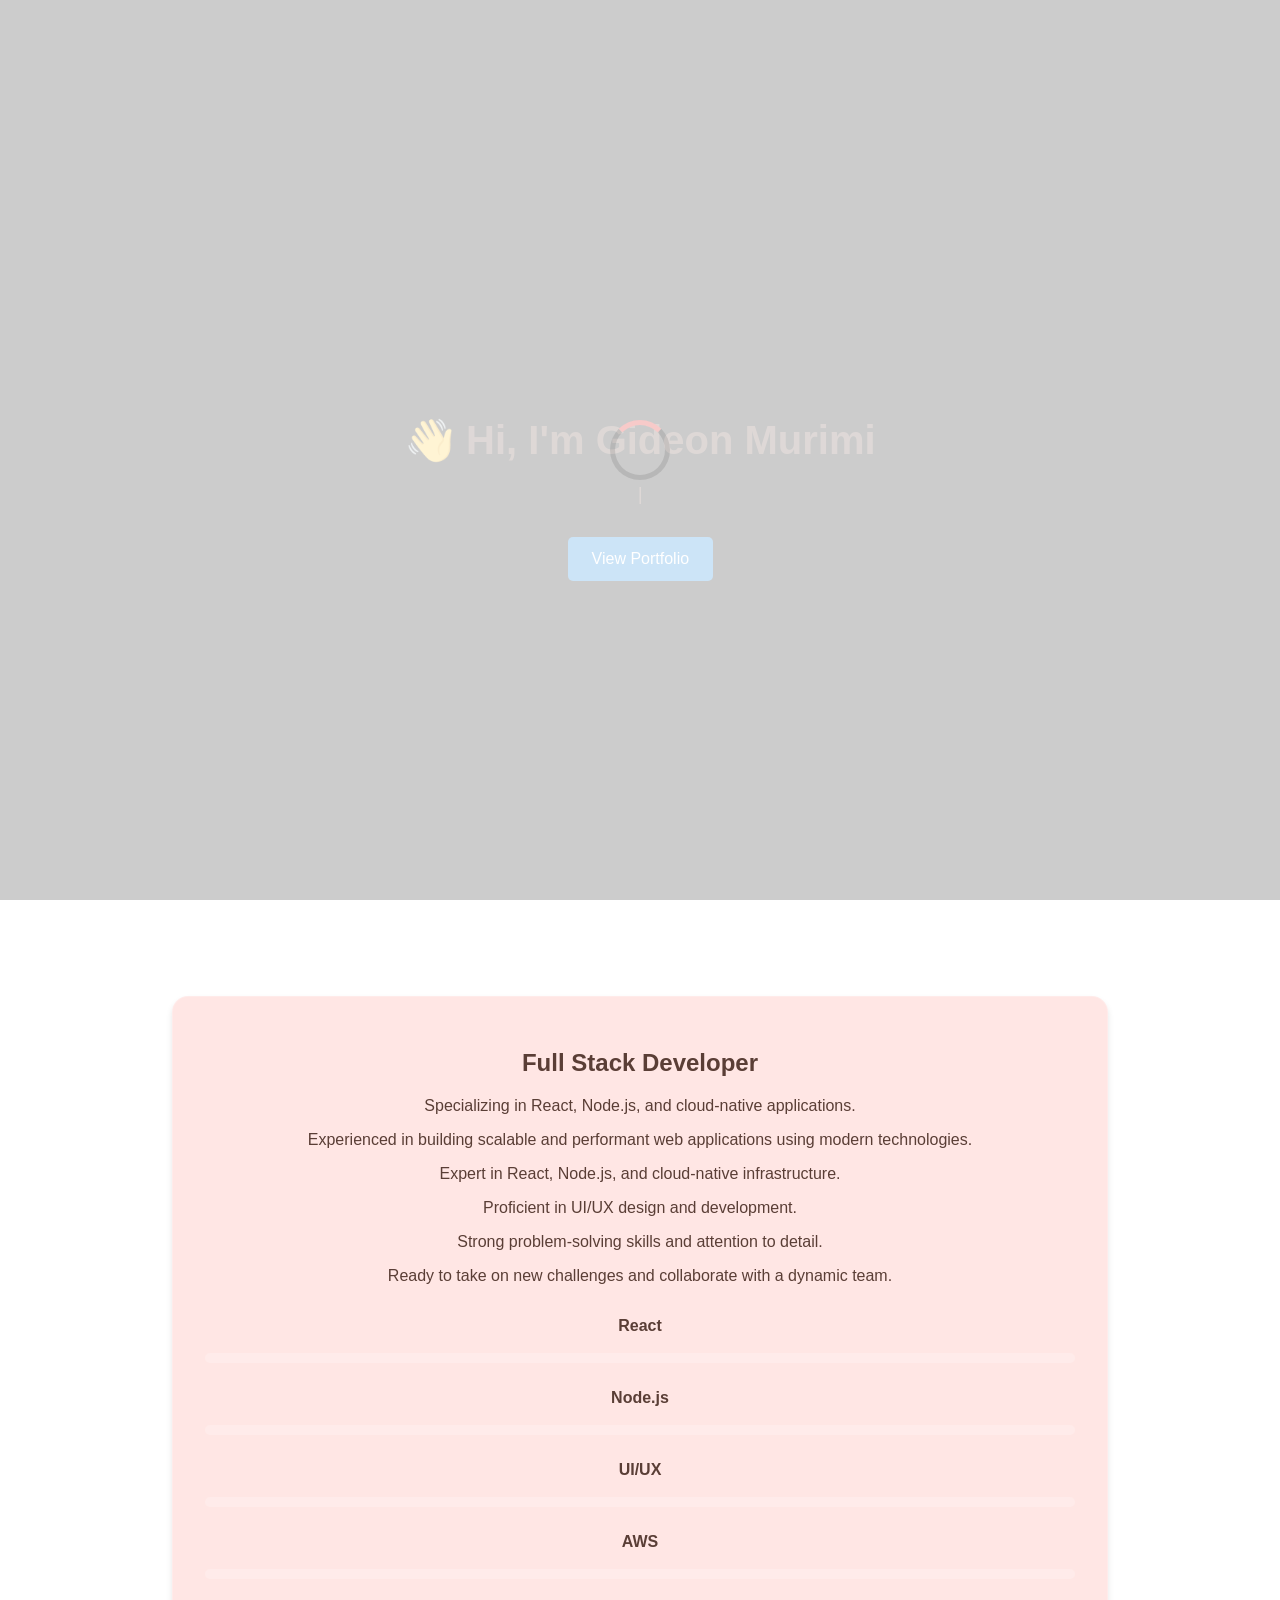
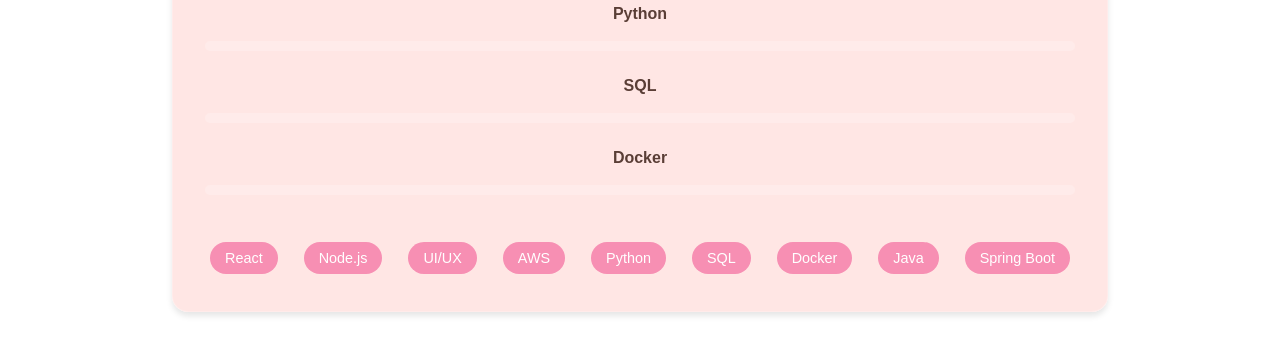
==== index.html @ 68a12403 "tech tags" ====
<!DOCTYPE html>
<html lang="en">
<head>
    <meta charset="UTF-8">
    <meta name="viewport" content="width=device-width, initial-scale=1.0">
    <title>Gideon Murimi - Full Stack Developer</title>
    <meta name="description" content="Professional Full Stack Developer specializing in modern web applications and performant user experiences">
    
    <!-- SEO Enhancements -->
    <meta property="og:title" content="Gideon Murimi - Full Stack Java Developer">
    <meta property="og:description" content="Professional portfolio showcasing Java, Spring Boot, and cloud projects">
    <meta property="og:image" content="social-preview.png">
    <meta property="og:url" content="https://yourportfolio.com">
    <meta name="theme-color" content="#4eccc4">
    <meta name="keywords" content="Full Stack Developer, Java Developer, Spring Boot, Cloud Computing, React, Node.js, Portfolio">
    <meta name="author" content="Gideon Murimi">

    <script type="application/ld+json">
    {
        "@context": "https://schema.org",
        "@type": "Person",
        "name": "Gideon Kimani Murimi",
        "jobTitle": "Full Stack Developer",
        "url": "https://yourportfolio.com",
        "sameAs": [
            "https://linkedin.com/in/yourprofile",
            "https://github.com/yourprofile"
        ]
    }
    </script>

    <!-- Preload Critical Resources -->
    <link rel="preload" href="styles.css" as="style">
    <link rel="preload" href="script.js" as="script">

    <!-- Preload Fonts -->
    <link rel="preload" href="https://fonts.googleapis.com/css2?family=Open+Sans:wght@400;600&display=swap" as="style" onload="this.rel='stylesheet'">

    <!-- Critical CSS -->
    <style>
        /* Critical above-the-fold CSS */
        body {
            font-family: 'Open Sans', sans-serif;
            margin: 0;
            padding: 0;
            background: #f4f4f4;
            color: #333;
        }

        .welcome-content {
            opacity: 0;
            animation: fadeIn 1s forwards;
            text-align: center;
            padding: 2rem;
        }

        .welcome-content h1 {
            font-size: 2.5rem;
            margin-bottom: 1rem;
        }

        .welcome-content p {
            font-size: 1.2rem;
            margin-bottom: 2rem;
        }

        .cta-pulse {
            display: inline-block;
            padding: 0.8rem 1.5rem;
            background: #0078d7;
            color: white;
            border: none;
            border-radius: 5px;
            font-size: 1rem;
            cursor: pointer;
            animation: pulse 1.5s infinite;
        }

        @keyframes fadeIn {
            to {
                opacity: 1;
            }
        }

        @keyframes pulse {
            0%, 100% {
                transform: scale(1);
            }
            50% {
                transform: scale(1.1);
            }
        }

        @media (max-width: 768px) {
            .skill-bubble {
                font-size: 0.9rem;
                padding: 0.4rem 0.8rem;
            }
        }
    </style>

    <!-- Load non-critical CSS asynchronously -->
    <link rel="stylesheet" href="styles.css" media="print" onload="this.media='all'">
    <link rel="stylesheet" href="https://unpkg.com/@shoelace-style/shoelace/dist/themes/light.css">
    <script type="module" src="https://unpkg.com/@shoelace-style/shoelace/dist/shoelace.js"></script>
</head>
<body>
    <a href="#main-content" class="skip-link">Skip to Content</a>
    <!-- Scroll Progress Indicator -->
    <div class="scroll-progress"></div>
    <!-- Animated Background -->
    <div class="particles" id="particles"></div>
    <!-- Welcome Screen -->
    <section id="welcome-screen" class="fade-in">
        <div class="welcome-content">
            <h1 class="text-pop">👋 Hi, I'm Gideon Murimi</h1>
            <p id="dynamic-text" class="typewriter"></p>
            <button id="enter-button" class="cta-pulse">View Portfolio</button>
        </div>
    </section>
    <!-- Main Content -->
    <main id="main-content" class="hidden">
        <header class="glass-header">
            <nav>
                <div class="header-brand">
                    <img src="images/logo.svg" alt="GM Logo" class="brand-logo">
                    <h1 class="brand-title">Gideon Murimi</h1>
                    <span class="brand-name">GM</span>
                </div>
                <ul class="nav-links">
                    <li><a href="#about" data-tab="about" class="nav-link">About</a></li>
                    <li><a href="#projects" data-tab="projects" class="nav-link">Projects</a></li>
                    <li><a href="#contact" data-tab="contact" class="nav-link">Contact</a></li>
                </ul>
            </nav>
            <!-- Mobile Menu Button -->
            <button class="mobile-menu-btn" aria-label="Menu">
                <span></span>
                <span></span>
                <span></span>
            </button>
            <!--theme toggle button -->
            <button id="theme-toggle" aria-label="Toggle theme" class="theme-btn">🌙</button>
        </header>
        <!-- Call To Action Button -->     
        <div class="cta-banner">
            <p>🚀 Available for new projects! <button id="hire-me">Hire Me</button></p>
        </div>
    </main>
    <!-- Main Sections -->
    <section id="about" class="tab-content active glass-card">
        <div class="profile-section">
            <div class="profile-info">
                <h2>Full Stack Developer</h2>
                <p>Specializing in React, Node.js, and cloud-native applications.</p>
                <p>Experienced in building scalable and performant web applications using modern technologies.</p>
                <p>Expert in React, Node.js, and cloud-native infrastructure.</p>
                <p>Proficient in UI/UX design and development.</p>
                <p>Strong problem-solving skills and attention to detail.</p>
                <p>Ready to take on new challenges and collaborate with a dynamic team.</p>
            </div>
            <div class="skills-container">
                <div class="skill-item">
                    <span>React</span>
                    <div class="skill-bar">
                        <div class="skill-progress" data-width="95%"></div>
                    </div>
                </div>
                <div class="skill-item">
                    <span>Node.js</span>
                    <div class="skill-bar">
                        <div class="skill-progress" data-width="85%"></div>
                    </div>
                </div>
                <div class="skill-item">
                    <span>UI/UX</span>
                    <div class="skill-bar">
                        <div class="skill-progress" data-width="90%"></div>
                    </div>
                </div>
                <div class="skill-item">
                    <span>AWS</span>
                    <div class="skill-bar">
                        <div class="skill-progress" data-width="75%"></div>
                    </div>
                </div>
                <div class="skill-item">
                    <span>Python</span>
                    <div class="skill-bar">
                        <div class="skill-progress" data-width="80%"></div>
                    </div>
                </div>
                <div class="skill-item">
                    <span>SQL</span>
                    <div class="skill-bar">
                        <div class="skill-progress" data-width="70%"></div>
                    </div>
                </div>
                <div class="skill-item">
                    <span>Docker</span>
                    <div class="skill-bar">
                        <div class="skill-progress" data-width="65%"></div>
                    </div>
                </div>
            </div>
            <div class="skills-cloud">
                <span class="skill-bubble" data-level="95">React</span>
                <span class="skill-bubble" data-level="85">Node.js</span>
                <span class="skill-bubble" data-level="90">UI/UX</span>
                <span class="skill-bubble" data-level="75">AWS</span>
                <span class="skill-bubble" data-level="80">Python</span>
                <span class="skill-bubble" data-level="70">SQL</span>
                <span class="skill-bubble" data-level="65">Docker</span>
                <span class="skill-bubble" data-level="90">Java</span>
                <span class="skill-bubble" data-level="85">Spring Boot</span>
                <!-- Add more skills as needed -->
            </div>
        </div>
    </section>

    <section id="projects" class="tab-content glass-card">  
        <h2>Projects</h2>
        <div class="project-filters">
            <button onclick="filterProjects('all')">All</button>
            <button onclick="filterProjects('React')">React</button>
            <button onclick="filterProjects('Node')">Node.js</button>
            <button onclick="filterProjects('Python')">Python</button>
        </div>
        <div class="project-grid">
            <!-- Project 1 -->
            <div class="project-card">
                <img data-src="images/project1.jpg" alt="Project 1" class="lazy">
                <h3>E-Commerce Site</h3>
                <p>Built with React and Node.js</p>
                <a href="https://demo-link.com" class="demo-link" target="_blank" aria-label="Live demo of E-Commerce site">Live Demo</a>
                <a href="https://github.com/repo-link" class="code-link" target="_blank" aria-label="View source code of E-Commerce site">Source Code</a>
            </div>
            <!-- project2 card -->
            <div class="project-card"> 
                <img data-src="images/project2.jpg" alt="Project 2" class="lazy">
                <div class="project-content">
                    <h3>Next.js E-Commerce</h3>
                    <div class="tech-tags">
                        <span>Next.js</span>
                        <span>TypeScript</span>
                        <span>Stripe</span>
                        <span>Tailwind</span>
                    </div>
                    <p>Full-stack e-commerce platform with real-time inventory management and Stripe integration. Handles 500+ daily transactions.</p>
                    <div class="project-links">
                        <a href="#" class="demo-link" aria-label="Live demo of E-Commerce project">Live Demo</a>
                        <a href="#" class="code-link" aria-label="View source code for E-Commerce project">Source Code</a>
                    </div>
                    <!-- Social Media Dashboard project 3 -->
                    <div class="project-card">
                        <img data-src="images/project3.jpg" alt="Project 3" class="lazy">
                        <div class="project-content">
                            <h3>Social Media Analytics</h3>
                            <div class="tech-tags">
                                <span>React</span>
                                <span>Node.js</span>
                                <span>MongoDB</span>
                                <span>D3.js</span>
                                <span>Socket.IO</span>
                            </div>
                            <p>Real-time social media dashboard tracking 10k+ users with data visualization and sentiment analysis features.</p>
                            <div class="project-links">
                                <a href="#" class="demo-link" aria-label="Live demo of Analytics project">Case Study</a>
                                <a href="#" class="code-link" aria-label="View source code for Analytics project">API Docs</a>
                                <!-- AI Chat Application project 4 -->
                                <div class="project-card">
                                    <img src="https://images.unsplash.com/photo-1640836579090-86c5e0feadf3?ixlib=rb-1.2.1&auto=format&fit=crop&w=1350&q=80" 
                                         alt="AI Chat Interface" loading="lazy">
                                    <div class="project-content">
                                        <h3>AI Chat Assistant</h3>
                                        <div class="tech-tags">
                                            <span>Python</span>
                                            <span>TensorFlow</span>
                                            <span>WebSocket</span>
                                            <span>GPT-4</span>
                                        </div>
                                        <p>Context-aware chatbot using transformer models with 95% accuracy in customer service scenarios.</p>
                                        <div class="project-links">
                                            <a href="#" class="demo-link" aria-label="Try AI Chat prototype">Try Prototype</a>
                                            <a href="#" class="code-link" aria-label="View research paper for AI project">White Paper</a>
                                            <!-- Portfolio Builder project 5 -->
                                            <div class="project-card">
                                                <h2>Portfolio Builder</h2> 
                                                <img src="images/your-photo.webp"
                                                    alt="[Gideon Kimani Murimi] smiling in professional attire"
                                                    class="profile-photo"
                                                    loading="eager"
                                                    width="600"
                                                    height="600">
                                                <p>Portfolio Builder is a web application that allows users to create and manage their personal portfolios with ease. It provides a user-friendly interface, customizable templates, and integration with various APIs to showcase projects and skills.</p>
                                                <img srcset="images/your-photo-600.webp 600w,
                                                    images/your-photo-300.webp 300w"
                                                    sizes="(max-width: 768px) 300px,
                                                    600px"
                                                    src="images/your-photo-600.webp"
                                                    alt="Professional headshot">

                                                <img srcset="profile-600.webp 600w,
                                                    profile-300.webp 300w"
                                                    sizes="(max-width: 768px) 300px,
                                                    600px"
                                                    src="profile-600.webp"
                                                    alt="Professional web developer gideon murimi">
                                                <!-- Abstract avatar -->
                                                <img src="https://api.dicebear.com/7.x/bottts-neutral/svg?seed=JohnDoe" 
                                                alt="Temporary avatar for Gideon murimi"
                                                class="profile-photo">       
                                                <p>A platform to create and manage your personal portfolio with ease.</p>
                                                <div class="project-links">
                                                    <a href="#" class="demo-link" aria-label="View live demo of Portfolio Builder">View Demo</a>
                                                    <a href="#" class="code-link" aria-label="View source code for Portfolio Builder">GitHub Repo</a>
                                                </div>
                                                <!-- Initials avatar -->
                                                <div class="avatar-placeholder">
                                                    <span style="font-family: 'Poppins', sans-serif; font-size: 4rem; font-weight: bold; color: #ffffff; text-shadow: 2px 2px 4px rgba(0, 0, 0, 0.5);">
                                                        GM
                                                    </span>
                                                </div>
                                                <div class="bubbles-container">
                                                    <div class="bubble" data-tab="about" role="button" aria-label="About Me section">About Me</div>
                                                    <div class="bubble" data-tab="projects" role="button" aria-label="Projects section">Projects</div>
                                                    <div class="bubble" data-tab="contact" role="button" aria-label="Contact section">Contact</div>
                                                </div>
                                                <div id="live-region" aria-live="polite" class="sr-only"></div>
                                                <div class="tech-tags">
                                                    <span>SvelteKit</span>
                                                    <span>Firebase</span>
                                                    <span>AWS</span>
                                                    <span>Figma</span>
                                                    <span>Next.js</span>
                                                    <span>React</span>
                                                    <span>Typescript</span>
                                                    <span>HTML</span>
                                                    <span>CSS</span>
                                                    <span>JavaScript</span>
                                                    <span>Git</span>
                                                    <span>GitHub</span>
                                                    <span>Web3</span>
                                                    <span>Blockchain</span>
                                                    <span>AI</span>
                                                    <span>Machine Learning</span>
                                                    <span>Python</span>
                                                    <span>Node.js</span>
                                                    <span>Express</span>
                                                    <span>MongoDB</span>
                                                    <span>PostgreSQL</span>
                                                    <span>MySQL</span>
                                                </div>
                                            </div>
                                        </div>
                                    </div>
                                </div>
                            </div>
                        </div>
                    </div>
                </div>
            </div>
        </div>
    </section>
    <!-- Contact Section -->
    <section id="contact" class="tab-content glass-card">
        <!-- Add to contact section -->
        <div class="social-proof">
            <p>Trusted by:</p>
            <div class="client-logos">
                <img src="client1.svg" alt="Client 1 Logo">
                <img src="client2.svg" alt="Client 2 Logo">
            </div>
        </div>
        <div class="contact-wrapper">
            <div class="contact-info">
                <h2>Let's Connect</h2>
                <div class="social-links">
                    <a href="https://linkedin.com/in/gideonmurimi" target="_blank" class="social-btn">
                        <i class="fab fa-linkedin"></i>
                    </a>
                    <a href="https://github.com/gideonmurimi" target="_blank" class="social-btn">
                        <i class="fab fa-github"></i>
                    </a>
                    <a href="mailto:hello@gideonmurimi.com" class="social-btn">
                        <i class="fas fa-envelope"></i>
                    </a>
                </div>
                <!-- Add before contact form -->
                <section class="testimonials">
                    <h3>Client Testimonials</h3>
                    <div class="testimonial-carousel">
                        <div class="testimonial-item">
                            <p>"Gideon transformed our web presence. Highly recommend!"</p>
                            <cite>- Client A</cite>
                        </div>
                        <div class="testimonial-item">
                            <p>"Gideon's expertise in web development is exceptional. Highly recommend!"</p>
                            <cite>- Client B</cite>
                        </div>
                        <div class="testimonial-item">
                            <p>"Gideon's attention to detail is impressive. Highly recommend!"</p>
                            <cite>- Client C</cite>
                        </div>
                    </div>
                </section>
                <form id="contactForm" class="contact-form">
                    <sl-input label="Name" placeholder="Your name" required></sl-input>
                    <sl-input type="email" label="Email" placeholder="Your email" required></sl-input>
                    <sl-textarea label="Message" placeholder="Leave a message" rows="5" required></sl-textarea>
                    <sl-button type="submit" variant="primary" size="large">
                        <span>Send Message</span>
                        <sl-icon name="send"></sl-icon>
                    </sl-button>
                </form>
                <sl-dialog label="Contact Form Submitted" class="dialog-overview">
                    <p>Your message has been sent successfully!</p>
                    <sl-button slot="footer" variant="primary" @click="this.closest('sl-dialog').hide()">Close</sl-button>
                </sl-dialog>
            </div>
        </div>
    </section>
    <!-- Loading Screen -->
    <div id="loader" class="loader">
        <div class="loader-spinner"></div>
    </div>

    <script src="https://cdn.jsdelivr.net/npm/chart.js"></script>
    <script src="https://cdn.jsdelivr.net/particles.js/2.0.0/particles.min.js"></script>
    <script src="https://unpkg.com/gsap@3.9.0/dist/gsap.min.js"></script>
    <script src="https://cdn.jsdelivr.net/npm/axios/dist/axios.min.js"></script>
    <script src="script.js" defer></script>
</body>
</html>
---- styles.css ----
/* ===== Variables ===== */
:root {
    /* Light Theme Colors */
    --primary-color: #f7cac9; /* Bright pink sand */
    --secondary-color: #f4a7b9; /* Softer pink for accents */
    --accent-color: #f78fb3; /* Vibrant pink for highlights */
    --text-light: #ffffff; /* White text for contrast */
    --text-dark: #5a3e36; /* Dark brown for text */

    /* Light Theme Backgrounds */
    --bg-light: #ffe4e1; /* Light pink sand background */
    --bg-dark: #f4a7b9; /* Slightly darker pink for contrast */
    --card-bg: rgba(255, 228, 225, 0.9); /* Semi-transparent pink for cards */
    --header-bg: rgba(244, 167, 185, 0.1); /* Subtle pink for headers */

    /* Gradients */
    --gradient-primary: linear-gradient(135deg, #f7cac9 0%, #f4a7b9 100%);
    --gradient-secondary: linear-gradient(45deg, #f78fb3, #f4a7b9);
    --bubble-bg: linear-gradient(45deg, #f7cac9, #f78fb3);
    --bubble-hover-bg: linear-gradient(45deg, #f4a7b9, #f78fb3);

    /* Effects */
    --transition: all 0.3s cubic-bezier(0.4, 0, 0.2, 1);
    --shadow: 0 4px 6px rgba(0, 0, 0, 0.1);
    --glass-blur: blur(10px);

    transition: background-color 0.3s ease, color 0.3s ease;
}

[data-theme="dark"] {
    /* Dark Theme Colors */
    --primary-color: #5a3e36; /* Dark brown for primary elements */
    --secondary-color: #f78fb3; /* Vibrant pink for accents */
    --accent-color: #f4a7b9; /* Softer pink for highlights */
    --text-light: #ffe4e1; /* Light pink sand for text */
    --text-dark: #ffffff; /* White text for contrast */

    /* Dark Theme Backgrounds */
    --bg-light: #5a3e36; /* Dark brown background */
    --bg-dark: #3e2a26; /* Even darker brown for contrast */
    --card-bg: rgba(90, 62, 54, 0.9); /* Semi-transparent dark brown for cards */

    /* Gradients */
    --gradient-primary: linear-gradient(135deg, #5a3e36 0%, #3e2a26 100%);
    --gradient-secondary: linear-gradient(45deg, #f78fb3, #5a3e36);
    --bubble-bg: linear-gradient(45deg, #f78fb3, #5a3e36);
    --bubble-hover-bg: linear-gradient(45deg, #f4a7b9, #5a3e36);

    /* Effects */
    --shadow: 0 4px 6px rgba(0, 0, 0, 0.3);

    background-color: #121212;
    color: #ffffff;
}

/* Base Styles */
body {
    font-family: 'Roboto', sans-serif;

    margin: 0;
    background: var(--primary-bg);
    color: var(--text-dark);
    min-height: 100vh;
    display: flex;
    flex-direction: column;
    justify-content: center;
    align-items: center;
    transition: var(--transition);
}

/* Ensure proper hiding/showing behavior */
.hidden {
    display: none !important;
    visibility: hidden;
    opacity: 0;
    height: 0;
    overflow: hidden;
}

.fade-in {
    animation: fadeIn 1s ease-in-out;
}

@keyframes fadeIn {
    from { opacity: 0; }
    to { opacity: 1; }
}

#main-content {
    display: none;
}

#main-content:not(.hidden) {
    display: block;
    animation: fadeIn 0.5s ease-in-out;
}

.glass-card {
    background: var(--bg-light);
    backdrop-filter: var(--glass-blur);
    border-radius: 1.5rem;
    padding: 2.5rem;
    margin: 2rem 0;
    box-shadow: 0 10px 20px rgba(0, 0, 0, 0.2);
    border: 1px solid rgba(255, 255, 255, 0.2);
    transition: transform 0.3s ease, box-shadow 0.3s ease;
}

.glass-card:hover {
    transform: translateY(-10px);
    box-shadow: 0 15px 30px rgba(0, 0, 0, 0.3);
}
/* Header */
.bubbles-container {
    position: fixed;
    bottom: 2rem;
    right: 2rem;
    display: flex;
    flex-direction: column;
    gap: 1rem;
    z-index: 1000;
}

.bubble {
    padding: 1rem 2rem;
    border-radius: 2rem;
    background: var(--bubble-bg);
    color: var(--text-light);
    cursor: pointer;
    transition: transform 0.2s ease, box-shadow 0.2s ease; /* Reduced duration */
    box-shadow: 0 4px 8px rgba(0, 0, 0, 0.2);
    font-weight: bold;
    text-align: center;
    will-change: transform;
}

.bubble:hover {
    transform: translateY(-2px); /* Reduced movement */
    box-shadow: 0 5px 10px rgba(0, 0, 0, 0.2); /* Subtle shadow */
}

/* Welcome Screen */
#welcome-screen {
    text-align: center;
    padding: 2rem;
    height: 100vh;
    display: flex;
    flex-direction: column;
    justify-content: center;
}

/* Main Content */
#main-content {
    max-width: 1200px;
    margin: 0 auto;
    padding: 2rem;
}

/* Tabs */
.tab-content {
    display: none;
    padding: 2rem;
    border-radius: 1rem;
    background: var(--card-bg);
    box-shadow: var(--shadow);
    margin: 2rem 0;
    text-align: center;
    transition: var(--transition);
}

.tab-content.active {
    display: block;
}


/* View Portfolio Button */
.section-button {
    background: var(--gradient-primary); /* Use a gradient for a modern look */
    color: white;
    font-size: 1.2rem;
    font-weight: bold;
    padding: 1rem 2rem;
    border: none;
    border-radius: 50px;
    cursor: pointer;
    box-shadow: 0 4px 8px rgba(0, 0, 0, 0.2);
    transition: transform 0.2s ease, box-shadow 0.2s ease; /* Reduced duration */
    will-change: transform;
}

.section-button:hover {
    transform: translateY(-1px); /* Reduced movement */
    box-shadow: 0 5px 10px rgba(0, 0, 0, 0.2); /* Subtle shadow */
}

.section-button:active {
    transform: translateY(0);
    box-shadow: 0 4px 8px rgba(0, 0, 0, 0.2);
}

.section-button:focus {
    outline: 2px solid var(--accent-color);
    outline-offset: 4px;
}

/* ===== Theme Toggle ===== */
#theme-toggle {
    position: fixed;
    top: 1rem;
    right: 1rem;
    padding: 0.5rem;
    border: none;
    background: transparent;
    cursor: pointer;
    font-size: 1.5rem;
    transition: var(--transition);
}

#theme-toggle:hover {
    color: var(--accent-color);
}

#theme-toggle i {
    color: var(--text-dark);
}

#theme-toggle i:hover {
    color: var(--accent-color);
}

#theme-toggle input {
    display: none;
}

#theme-toggle input:checked ~ label {
    color: var(--text-light);
}

#theme-toggle label {
    position: relative;
    display: flex;
    align-items: center;
    justify-content: center;
    width: 60px;
    height: 30px;
    border-radius: 15px;
    background: var(--primary-color);
    transition: var(--transition);
}

#theme-toggle label::before {
    content: '';
    position: absolute;
    top: 0;
    left: 0;
    width: 100%;
    height: 100%;
    border-radius: 15px;
    background: var(--secondary-color);
    transition: var(--transition);
}

#theme-toggle input:checked ~ label::before {
    transform: translateX(20px);
}
#theme-toggle label::before {
    content: '';
    position: absolute;
    top: 0;
    left: 0;
    width: 100%;
    height: 100%;
    border-radius: 15px;
    padding: 1.5rem;
    box-shadow: var(--shadow);
    transition: transform 0.3s ease;
    backdrop-filter: blur(10px);
}

/* Project Cards Enhancements */
.project-card {
    transition: transform 0.3s, box-shadow 0.3s;
    transform-style: preserve-3d;
}

.project-card:hover {
    transform: translateY(-10px) rotateX(5deg);
    box-shadow: 0 20px 30px rgba(0, 0, 0, 0.15);
}

.project-card img {
    transition: transform 0.5s;
}

.project-card:hover img {
    transform: scale(1.05);
}

/* Project Filters */
.project-filters button.active {
    background: var(--accent-color);
    color: white;
    font-weight: bold;
}

/* Ripple Effect */
.ripple-effect {
    position: absolute;
    width: 200px;
    height: 200px;
    background: rgba(255, 255, 255, 0.5);
    border-radius: 50%;
    transform: scale(0);
    animation: ripple-animation 0.6s ease-out;
    pointer-events: none;
    z-index: 1;
}
@keyframes ripple-animation {
    0% {
        transform: scale(0);
        opacity: 0.5;
    }
    50% {
        transform: scale(2);
        opacity: 0;
    }
    100% {
        transform: scale(0);
        opacity: 0;
    }
}
/* Animated gradient background */
body::after {
    content: '';
    position: fixed;
    top: 0;
    left: 0;
    width: 100%;
    height: 100%;
    background: linear-gradient(
        45deg,
        var(--accent-color),
        var(--primary-color),
        var(--bubble-bg)
    );
    background-size: 300% 300%;
    animation: gradient-shift 15s ease infinite;
    z-index: -1;
    opacity: 0.1;
}

@keyframes gradient-shift {
    0% { background-position: 0% 50%; }
    50% { background-position: 100% 50%; }
    100% { background-position: 0% 50%; }
}

/* Profile Header */
.profile-header {
    display: grid;
    grid-template-columns: 300px 1fr;
    gap: 2rem;
    align-items: center;
    margin-bottom: 3rem;
}

.profile-photo {
    width: 100%;
    height: 100%;
    border-radius: 20px;
    object-fit: cover;
    transform: rotate(-3deg);
    box-shadow: 0 15px 30px rgba(0,0,0,0.2);
    border: 5px solid var(--accent-color);
}

/* Avatar Placeholder */
.avatar-placeholder {
    width: 200px;
    height: 200px;
    background: var(--accent-color);
    color: white;
    font-size: 3rem;
    display: flex;
    align-items: center;
    justify-content: center;
    border-radius: 50%;
    font-family: 'Poppins', sans-serif;
}

.hidden {
    display: none;
}

.fade-in {
    animation: fadeIn 1s ease-in-out;
}

@keyframes fadeIn {
    from {
        opacity: 0;
    }
    to {
        opacity: 1;
    }
}


@media (max-width: 768px) {
    .profile-header {
        grid-template-columns: 1fr;
        text-align: center;
    }
    
    .profile-image-container {
        margin: 0 auto;
    }
    
    .skill-bubble {
        font-size: 0.9rem;
        padding: 0.4rem 0.8rem;
    }
}

/* Toast Notification */
.toast {
    position: fixed;
    bottom: 1rem;
    right: 1rem;
    background: var(--accent-color);
    color: white;
    padding: 1rem;
    border-radius: 5px;
    box-shadow: 0 4px 8px rgba(0, 0, 0, 0.2);
    z-index: 1000;
    animation: fadeInOut 3s ease;
}

.toast.error {
    background: #e74c3c;
}

@keyframes fadeInOut {
    0%, 100% { opacity: 0; transform: translateY(20px); }
    10%, 90% { opacity: 1; transform: translateY(0); }
}

/* Loader */
.loader {
    position: fixed;
    top: 0;
    left: 0;
    width: 100%;
    height: 100%;
    background: rgba(255, 255, 255, 0.8);
    display: flex;
    align-items: center;
    justify-content: center;
    z-index: 1000;
}

.loader-spinner {
    width: 50px;
    height: 50px;
    border: 5px solid rgba(0, 0, 0, 0.1);
    border-top: 5px solid var(--primary-color);
    border-radius: 50%;
    animation: spin 1s linear infinite;
}

@keyframes spin {
    0% { transform: rotate(0deg); }
    100% { transform: rotate(360deg); }
}

/* Back to Top Button */
#back-to-top {
    position: fixed;
    bottom: 2rem;
    right: 2rem;
    background: var(--accent-color);
    color: white;
    border: none;
    border-radius: 50%;
    width: 50px;
    height: 50px;
    display: none;
    justify-content: center;
    align-items: center;
    cursor: pointer;
    box-shadow: 0 4px 8px rgba(0, 0, 0, 0.2);
    transition: transform 0.3s ease, box-shadow 0.3s ease;
}

#back-to-top:hover {
    transform: translateY(-5px);
    box-shadow: 0 8px 16px rgba(0, 0, 0, 0.3);
}

/* Lazy Loading */
.lazy {
    opacity: 0;
    transform: translateY(20px);
    transition: opacity 0.5s ease, transform 0.5s ease;
}

.lazy.visible {
    opacity: 1;
    transform: translateY(0);
}

/* Lazy Loading Fade-In Animation */
img.lazy {
    opacity: 0;
    transition: opacity 0.5s ease-in-out;
}

img.lazy.fade-in {
    opacity: 1;
}

/* Submit Button Spinner */
button[type="submit"] i.fa-spinner {
    margin-right: 0.5rem;
}

/* Skills Section */
.skills-container {
    margin-top: 2rem;
    display: flex;
    flex-direction: column;
    gap: 1rem;
}

.skill-item {
    display: flex;
    flex-direction: column;
    gap: 0.5rem;
}

.skill-item span {
    font-weight: bold;
    color: var(--text-dark);
}

.skill-bar {
    height: 10px;
    background: rgba(255, 255, 255, 0.2); /* Updated background color */
    border-radius: 5px;
    margin: 10px 0; /* Added margin for spacing */
    overflow: hidden;
}

.skill-progress {
    height: 100%;
    width: 0; /* Initial width for animation */
    background: var(--accent-color);
    border-radius: 5px;
    transition: width 1.5s ease-out; /* Updated transition duration */
}

/* Skills Cloud */
.skills-cloud {
    display: flex;
    flex-wrap: wrap;
    gap: 1rem;
    justify-content: center;
    margin-top: 2rem;
}

.skill-bubble {
    display: inline-block;
    padding: 8px 15px; /* Adjusted padding */
    margin: 5px; /* Added margin for spacing */
    border-radius: 20px; /* Rounded corners */
    background: var(--accent-color);
    color: white;
    font-size: 0.9rem; /* Adjusted font size */
    transition: transform 0.3s; /* Smooth scaling effect */
}

.skill-bubble:hover {
    transform: scale(1.1); /* Slight zoom effect on hover */
}

.skill-bubble::after {
    content: attr(data-level) '%';
    position: absolute;
    top: -1.5rem;
    left: 50%;
    transform: translateX(-50%);
    font-size: 0.8rem;
    color: var(--text-dark);
    background: white;
    padding: 0.2rem 0.5rem;
    border-radius: 5px;
    box-shadow: 0 2px 4px rgba(0, 0, 0, 0.2);
    opacity: 0;
    transition: opacity 0.3s ease;
}

.skill-bubble:hover::after {
    opacity: 1;
}

/* Modal Styles */
.project-modal {
    position: fixed;
    top: 0;
    left: 0;
    width: 100%;
    height: 100%;
    background: rgba(0, 0, 0, 0.8);
    display: flex;
    justify-content: center;
    align-items: center;
    z-index: 1000;
}

.modal-content {
    background: #fff;
    padding: 2rem;
    border-radius: 10px;
    max-width: 500px;
    width: 90%;
    text-align: center;
    position: relative;
    animation: fadeIn 0.3s ease-in-out;
}

.modal-content img {
    max-width: 100%;
    border-radius: 10px;
    margin-bottom: 1rem;
}

.modal-content h3 {
    margin: 1rem 0;
    font-size: 1.5rem;
    color: var(--text-dark);
}

.modal-content p {
    margin-bottom: 1rem;
    color: var(--text-dark);
}

.modal-links a {
    display: inline-block;
    margin: 0.5rem;
    padding: 0.5rem 1rem;
    background: var(--accent-color);
    color: #fff;
    text-decoration: none;
    border-radius: 5px;
    transition: background 0.3s ease;
}

.modal-links a:hover {
    background: var(--primary-color);
}

.close-modal {
    position: absolute;
    top: 10px;
    right: 10px;
    font-size: 1.5rem;
    cursor: pointer;
    color: var(--text-dark);
}

@keyframes fadeIn {
    from {
        opacity: 0;
        transform: scale(0.9);
    }
    to {
        opacity: 1;
        transform: scale(1);
    }
}

/* Focus styles for keyboard navigation */
.keyboard-nav a:focus, 
.keyboard-nav button:focus {
    outline: 3px solid var(--accent-color);
    outline-offset: 3px;
    border-radius: 5px;
}

/* Skip Link */
.skip-link {
    position: absolute;
    top: -40px;
    left: 10px;
    background: var(--accent-color);
    color: white;
    padding: 0.5rem 1rem;
    border-radius: 5px;
    text-decoration: none;
    z-index: 1000;
    transition: top 0.3s ease;
}

.skip-link:focus {
    top: 10px;
}

/* Dynamic Text */
#dynamic-text::after {
    content: '|';
    animation: blink 0.7s steps(2, start) infinite;
}

@keyframes blink {
    0%, 100% {
        opacity: 1;
    }
    50% {
        opacity: 0;
    }
}

/* Invalid input styles */
input.invalid, textarea.invalid {
    border: 2px solid red;
    background-color: #ffe6e6;
}

input.invalid:focus, textarea.invalid:focus {
    outline: none;
    box-shadow: 0 0 5px red;
}

/* Enhanced Invalid Input Styles */
.invalid {
    border-color: #ff4444 !important; /* Bright red border for invalid inputs */
    animation: shake 0.5s; /* Shake animation */
}

/* Shake Animation */
@keyframes shake {
    0%, 100% { transform: translateX(0); }
    25% { transform: translateX(-5px); }
    75% { transform: translateX(5px); }
}

/* Mobile Menu Button */
.mobile-menu-btn {
    display: none;
    flex-direction: column;
    justify-content: space-between;
    width: 30px;
    height: 20px;
    background: none;
    border: none;
    cursor: pointer;
    z-index: 1000;
}

.mobile-menu-btn span {
    display: block;
    width: 100%;
    height: 3px;
    background: var(--text-dark);
    border-radius: 2px;
    transition: transform 0.3s ease, opacity 0.3s ease;
}

/* Show the button on smaller screens */
@media (max-width: 768px) {
    .mobile-menu-btn {
        display: flex;
    }

    .nav-links {
        display: none;
        flex-direction: column;
        position: absolute;
        top: 60px;
        right: 10px;
        background: var(--glass-background);
        border-radius: 10px;
        padding: 1rem;
        box-shadow: 0 4px 8px rgba(0, 0, 0, 0.2);
        transition: transform 0.3s ease-in-out;
        transform: translateY(-100%);
    }

    .nav-links.active {
        display: flex;
        transform: translateY(0);
    }
}

/* Section Spacing */
section {
    padding: 80px 0; /* Top and bottom padding */
    margin: 0 auto; /* Center the section */
    max-width: 1200px; /* Limit the width */
}

@media (max-width: 768px) {
    section {
        padding: 50px 20px; /* Adjust padding for smaller screens */
    }
}

/* Scroll Progress Indicator */
.scroll-progress {
    position: fixed;
    top: 0;
    left: 0;
    width: 0;
    height: 5px;
    background: var(--accent-color);
    z-index: 1000;
    transition: width 0.2s ease-out;
}

/* Particles Container */
.particles {
    position: fixed;
    top: 0;
    left: 0;
    width: 100%;
    height: 100%;
    z-index: -1; /* Place behind other content */
    background: #000; /* Optional: Set a background color */
}
---- styles.css ----
/* ===== Variables ===== */
:root {
    /* Light Theme Colors */
    --primary-color: #f7cac9; /* Bright pink sand */
    --secondary-color: #f4a7b9; /* Softer pink for accents */
    --accent-color: #f78fb3; /* Vibrant pink for highlights */
    --text-light: #ffffff; /* White text for contrast */
    --text-dark: #5a3e36; /* Dark brown for text */

    /* Light Theme Backgrounds */
    --bg-light: #ffe4e1; /* Light pink sand background */
    --bg-dark: #f4a7b9; /* Slightly darker pink for contrast */
    --card-bg: rgba(255, 228, 225, 0.9); /* Semi-transparent pink for cards */
    --header-bg: rgba(244, 167, 185, 0.1); /* Subtle pink for headers */

    /* Gradients */
    --gradient-primary: linear-gradient(135deg, #f7cac9 0%, #f4a7b9 100%);
    --gradient-secondary: linear-gradient(45deg, #f78fb3, #f4a7b9);
    --bubble-bg: linear-gradient(45deg, #f7cac9, #f78fb3);
    --bubble-hover-bg: linear-gradient(45deg, #f4a7b9, #f78fb3);

    /* Effects */
    --transition: all 0.3s cubic-bezier(0.4, 0, 0.2, 1);
    --shadow: 0 4px 6px rgba(0, 0, 0, 0.1);
    --glass-blur: blur(10px);

    transition: background-color 0.3s ease, color 0.3s ease;
}

[data-theme="dark"] {
    /* Dark Theme Colors */
    --primary-color: #5a3e36; /* Dark brown for primary elements */
    --secondary-color: #f78fb3; /* Vibrant pink for accents */
    --accent-color: #f4a7b9; /* Softer pink for highlights */
    --text-light: #ffe4e1; /* Light pink sand for text */
    --text-dark: #ffffff; /* White text for contrast */

    /* Dark Theme Backgrounds */
    --bg-light: #5a3e36; /* Dark brown background */
    --bg-dark: #3e2a26; /* Even darker brown for contrast */
    --card-bg: rgba(90, 62, 54, 0.9); /* Semi-transparent dark brown for cards */

    /* Gradients */
    --gradient-primary: linear-gradient(135deg, #5a3e36 0%, #3e2a26 100%);
    --gradient-secondary: linear-gradient(45deg, #f78fb3, #5a3e36);
    --bubble-bg: linear-gradient(45deg, #f78fb3, #5a3e36);
    --bubble-hover-bg: linear-gradient(45deg, #f4a7b9, #5a3e36);

    /* Effects */
    --shadow: 0 4px 6px rgba(0, 0, 0, 0.3);

    background-color: #121212;
    color: #ffffff;
}

/* Base Styles */
body {
    font-family: 'Roboto', sans-serif;

    margin: 0;
    background: var(--primary-bg);
    color: var(--text-dark);
    min-height: 100vh;
    display: flex;
    flex-direction: column;
    justify-content: center;
    align-items: center;
    transition: var(--transition);
}

/* Ensure proper hiding/showing behavior */
.hidden {
    display: none !important;
    visibility: hidden;
    opacity: 0;
    height: 0;
    overflow: hidden;
}

.fade-in {
    animation: fadeIn 1s ease-in-out;
}

@keyframes fadeIn {
    from { opacity: 0; }
    to { opacity: 1; }
}

#main-content {
    display: none;
}

#main-content:not(.hidden) {
    display: block;
    animation: fadeIn 0.5s ease-in-out;
}

.glass-card {
    background: var(--bg-light);
    backdrop-filter: var(--glass-blur);
    border-radius: 1.5rem;
    padding: 2.5rem;
    margin: 2rem 0;
    box-shadow: 0 10px 20px rgba(0, 0, 0, 0.2);
    border: 1px solid rgba(255, 255, 255, 0.2);
    transition: transform 0.3s ease, box-shadow 0.3s ease;
}

.glass-card:hover {
    transform: translateY(-10px);
    box-shadow: 0 15px 30px rgba(0, 0, 0, 0.3);
}
/* Header */
.bubbles-container {
    position: fixed;
    bottom: 2rem;
    right: 2rem;
    display: flex;
    flex-direction: column;
    gap: 1rem;
    z-index: 1000;
}

.bubble {
    padding: 1rem 2rem;
    border-radius: 2rem;
    background: var(--bubble-bg);
    color: var(--text-light);
    cursor: pointer;
    transition: transform 0.2s ease, box-shadow 0.2s ease; /* Reduced duration */
    box-shadow: 0 4px 8px rgba(0, 0, 0, 0.2);
    font-weight: bold;
    text-align: center;
    will-change: transform;
}

.bubble:hover {
    transform: translateY(-2px); /* Reduced movement */
    box-shadow: 0 5px 10px rgba(0, 0, 0, 0.2); /* Subtle shadow */
}

/* Welcome Screen */
#welcome-screen {
    text-align: center;
    padding: 2rem;
    height: 100vh;
    display: flex;
    flex-direction: column;
    justify-content: center;
}

/* Main Content */
#main-content {
    max-width: 1200px;
    margin: 0 auto;
    padding: 2rem;
}

/* Tabs */
.tab-content {
    display: none;
    padding: 2rem;
    border-radius: 1rem;
    background: var(--card-bg);
    box-shadow: var(--shadow);
    margin: 2rem 0;
    text-align: center;
    transition: var(--transition);
}

.tab-content.active {
    display: block;
}


/* View Portfolio Button */
.section-button {
    background: var(--gradient-primary); /* Use a gradient for a modern look */
    color: white;
    font-size: 1.2rem;
    font-weight: bold;
    padding: 1rem 2rem;
    border: none;
    border-radius: 50px;
    cursor: pointer;
    box-shadow: 0 4px 8px rgba(0, 0, 0, 0.2);
    transition: transform 0.2s ease, box-shadow 0.2s ease; /* Reduced duration */
    will-change: transform;
}

.section-button:hover {
    transform: translateY(-1px); /* Reduced movement */
    box-shadow: 0 5px 10px rgba(0, 0, 0, 0.2); /* Subtle shadow */
}

.section-button:active {
    transform: translateY(0);
    box-shadow: 0 4px 8px rgba(0, 0, 0, 0.2);
}

.section-button:focus {
    outline: 2px solid var(--accent-color);
    outline-offset: 4px;
}

/* ===== Theme Toggle ===== */
#theme-toggle {
    position: fixed;
    top: 1rem;
    right: 1rem;
    padding: 0.5rem;
    border: none;
    background: transparent;
    cursor: pointer;
    font-size: 1.5rem;
    transition: var(--transition);
}

#theme-toggle:hover {
    color: var(--accent-color);
}

#theme-toggle i {
    color: var(--text-dark);
}

#theme-toggle i:hover {
    color: var(--accent-color);
}

#theme-toggle input {
    display: none;
}

#theme-toggle input:checked ~ label {
    color: var(--text-light);
}

#theme-toggle label {
    position: relative;
    display: flex;
    align-items: center;
    justify-content: center;
    width: 60px;
    height: 30px;
    border-radius: 15px;
    background: var(--primary-color);
    transition: var(--transition);
}

#theme-toggle label::before {
    content: '';
    position: absolute;
    top: 0;
    left: 0;
    width: 100%;
    height: 100%;
    border-radius: 15px;
    background: var(--secondary-color);
    transition: var(--transition);
}

#theme-toggle input:checked ~ label::before {
    transform: translateX(20px);
}
#theme-toggle label::before {
    content: '';
    position: absolute;
    top: 0;
    left: 0;
    width: 100%;
    height: 100%;
    border-radius: 15px;
    padding: 1.5rem;
    box-shadow: var(--shadow);
    transition: transform 0.3s ease;
    backdrop-filter: blur(10px);
}

/* Project Cards Enhancements */
.project-card {
    transition: transform 0.3s, box-shadow 0.3s;
    transform-style: preserve-3d;
}

.project-card:hover {
    transform: translateY(-10px) rotateX(5deg);
    box-shadow: 0 20px 30px rgba(0, 0, 0, 0.15);
}

.project-card img {
    transition: transform 0.5s;
}

.project-card:hover img {
    transform: scale(1.05);
}

/* Project Filters */
.project-filters button.active {
    background: var(--accent-color);
    color: white;
    font-weight: bold;
}

/* Ripple Effect */
.ripple-effect {
    position: absolute;
    width: 200px;
    height: 200px;
    background: rgba(255, 255, 255, 0.5);
    border-radius: 50%;
    transform: scale(0);
    animation: ripple-animation 0.6s ease-out;
    pointer-events: none;
    z-index: 1;
}
@keyframes ripple-animation {
    0% {
        transform: scale(0);
        opacity: 0.5;
    }
    50% {
        transform: scale(2);
        opacity: 0;
    }
    100% {
        transform: scale(0);
        opacity: 0;
    }
}
/* Animated gradient background */
body::after {
    content: '';
    position: fixed;
    top: 0;
    left: 0;
    width: 100%;
    height: 100%;
    background: linear-gradient(
        45deg,
        var(--accent-color),
        var(--primary-color),
        var(--bubble-bg)
    );
    background-size: 300% 300%;
    animation: gradient-shift 15s ease infinite;
    z-index: -1;
    opacity: 0.1;
}

@keyframes gradient-shift {
    0% { background-position: 0% 50%; }
    50% { background-position: 100% 50%; }
    100% { background-position: 0% 50%; }
}

/* Profile Header */
.profile-header {
    display: grid;
    grid-template-columns: 300px 1fr;
    gap: 2rem;
    align-items: center;
    margin-bottom: 3rem;
}

.profile-photo {
    width: 100%;
    height: 100%;
    border-radius: 20px;
    object-fit: cover;
    transform: rotate(-3deg);
    box-shadow: 0 15px 30px rgba(0,0,0,0.2);
    border: 5px solid var(--accent-color);
}

/* Avatar Placeholder */
.avatar-placeholder {
    width: 200px;
    height: 200px;
    background: var(--accent-color);
    color: white;
    font-size: 3rem;
    display: flex;
    align-items: center;
    justify-content: center;
    border-radius: 50%;
    font-family: 'Poppins', sans-serif;
}

.hidden {
    display: none;
}

.fade-in {
    animation: fadeIn 1s ease-in-out;
}

@keyframes fadeIn {
    from {
        opacity: 0;
    }
    to {
        opacity: 1;
    }
}


@media (max-width: 768px) {
    .profile-header {
        grid-template-columns: 1fr;
        text-align: center;
    }
    
    .profile-image-container {
        margin: 0 auto;
    }
    
    .skill-bubble {
        font-size: 0.9rem;
        padding: 0.4rem 0.8rem;
    }
}

/* Toast Notification */
.toast {
    position: fixed;
    bottom: 1rem;
    right: 1rem;
    background: var(--accent-color);
    color: white;
    padding: 1rem;
    border-radius: 5px;
    box-shadow: 0 4px 8px rgba(0, 0, 0, 0.2);
    z-index: 1000;
    animation: fadeInOut 3s ease;
}

.toast.error {
    background: #e74c3c;
}

@keyframes fadeInOut {
    0%, 100% { opacity: 0; transform: translateY(20px); }
    10%, 90% { opacity: 1; transform: translateY(0); }
}

/* Loader */
.loader {
    position: fixed;
    top: 0;
    left: 0;
    width: 100%;
    height: 100%;
    background: rgba(255, 255, 255, 0.8);
    display: flex;
    align-items: center;
    justify-content: center;
    z-index: 1000;
}

.loader-spinner {
    width: 50px;
    height: 50px;
    border: 5px solid rgba(0, 0, 0, 0.1);
    border-top: 5px solid var(--primary-color);
    border-radius: 50%;
    animation: spin 1s linear infinite;
}

@keyframes spin {
    0% { transform: rotate(0deg); }
    100% { transform: rotate(360deg); }
}

/* Back to Top Button */
#back-to-top {
    position: fixed;
    bottom: 2rem;
    right: 2rem;
    background: var(--accent-color);
    color: white;
    border: none;
    border-radius: 50%;
    width: 50px;
    height: 50px;
    display: none;
    justify-content: center;
    align-items: center;
    cursor: pointer;
    box-shadow: 0 4px 8px rgba(0, 0, 0, 0.2);
    transition: transform 0.3s ease, box-shadow 0.3s ease;
}

#back-to-top:hover {
    transform: translateY(-5px);
    box-shadow: 0 8px 16px rgba(0, 0, 0, 0.3);
}

/* Lazy Loading */
.lazy {
    opacity: 0;
    transform: translateY(20px);
    transition: opacity 0.5s ease, transform 0.5s ease;
}

.lazy.visible {
    opacity: 1;
    transform: translateY(0);
}

/* Lazy Loading Fade-In Animation */
img.lazy {
    opacity: 0;
    transition: opacity 0.5s ease-in-out;
}

img.lazy.fade-in {
    opacity: 1;
}

/* Submit Button Spinner */
button[type="submit"] i.fa-spinner {
    margin-right: 0.5rem;
}

/* Skills Section */
.skills-container {
    margin-top: 2rem;
    display: flex;
    flex-direction: column;
    gap: 1rem;
}

.skill-item {
    display: flex;
    flex-direction: column;
    gap: 0.5rem;
}

.skill-item span {
    font-weight: bold;
    color: var(--text-dark);
}

.skill-bar {
    height: 10px;
    background: rgba(255, 255, 255, 0.2); /* Updated background color */
    border-radius: 5px;
    margin: 10px 0; /* Added margin for spacing */
    overflow: hidden;
}

.skill-progress {
    height: 100%;
    width: 0; /* Initial width for animation */
    background: var(--accent-color);
    border-radius: 5px;
    transition: width 1.5s ease-out; /* Updated transition duration */
}

/* Skills Cloud */
.skills-cloud {
    display: flex;
    flex-wrap: wrap;
    gap: 1rem;
    justify-content: center;
    margin-top: 2rem;
}

.skill-bubble {
    display: inline-block;
    padding: 8px 15px; /* Adjusted padding */
    margin: 5px; /* Added margin for spacing */
    border-radius: 20px; /* Rounded corners */
    background: var(--accent-color);
    color: white;
    font-size: 0.9rem; /* Adjusted font size */
    transition: transform 0.3s; /* Smooth scaling effect */
}

.skill-bubble:hover {
    transform: scale(1.1); /* Slight zoom effect on hover */
}

.skill-bubble::after {
    content: attr(data-level) '%';
    position: absolute;
    top: -1.5rem;
    left: 50%;
    transform: translateX(-50%);
    font-size: 0.8rem;
    color: var(--text-dark);
    background: white;
    padding: 0.2rem 0.5rem;
    border-radius: 5px;
    box-shadow: 0 2px 4px rgba(0, 0, 0, 0.2);
    opacity: 0;
    transition: opacity 0.3s ease;
}

.skill-bubble:hover::after {
    opacity: 1;
}

/* Modal Styles */
.project-modal {
    position: fixed;
    top: 0;
    left: 0;
    width: 100%;
    height: 100%;
    background: rgba(0, 0, 0, 0.8);
    display: flex;
    justify-content: center;
    align-items: center;
    z-index: 1000;
}

.modal-content {
    background: #fff;
    padding: 2rem;
    border-radius: 10px;
    max-width: 500px;
    width: 90%;
    text-align: center;
    position: relative;
    animation: fadeIn 0.3s ease-in-out;
}

.modal-content img {
    max-width: 100%;
    border-radius: 10px;
    margin-bottom: 1rem;
}

.modal-content h3 {
    margin: 1rem 0;
    font-size: 1.5rem;
    color: var(--text-dark);
}

.modal-content p {
    margin-bottom: 1rem;
    color: var(--text-dark);
}

.modal-links a {
    display: inline-block;
    margin: 0.5rem;
    padding: 0.5rem 1rem;
    background: var(--accent-color);
    color: #fff;
    text-decoration: none;
    border-radius: 5px;
    transition: background 0.3s ease;
}

.modal-links a:hover {
    background: var(--primary-color);
}

.close-modal {
    position: absolute;
    top: 10px;
    right: 10px;
    font-size: 1.5rem;
    cursor: pointer;
    color: var(--text-dark);
}

@keyframes fadeIn {
    from {
        opacity: 0;
        transform: scale(0.9);
    }
    to {
        opacity: 1;
        transform: scale(1);
    }
}

/* Focus styles for keyboard navigation */
.keyboard-nav a:focus, 
.keyboard-nav button:focus {
    outline: 3px solid var(--accent-color);
    outline-offset: 3px;
    border-radius: 5px;
}

/* Skip Link */
.skip-link {
    position: absolute;
    top: -40px;
    left: 10px;
    background: var(--accent-color);
    color: white;
    padding: 0.5rem 1rem;
    border-radius: 5px;
    text-decoration: none;
    z-index: 1000;
    transition: top 0.3s ease;
}

.skip-link:focus {
    top: 10px;
}

/* Dynamic Text */
#dynamic-text::after {
    content: '|';
    animation: blink 0.7s steps(2, start) infinite;
}

@keyframes blink {
    0%, 100% {
        opacity: 1;
    }
    50% {
        opacity: 0;
    }
}

/* Invalid input styles */
input.invalid, textarea.invalid {
    border: 2px solid red;
    background-color: #ffe6e6;
}

input.invalid:focus, textarea.invalid:focus {
    outline: none;
    box-shadow: 0 0 5px red;
}

/* Enhanced Invalid Input Styles */
.invalid {
    border-color: #ff4444 !important; /* Bright red border for invalid inputs */
    animation: shake 0.5s; /* Shake animation */
}

/* Shake Animation */
@keyframes shake {
    0%, 100% { transform: translateX(0); }
    25% { transform: translateX(-5px); }
    75% { transform: translateX(5px); }
}

/* Mobile Menu Button */
.mobile-menu-btn {
    display: none;
    flex-direction: column;
    justify-content: space-between;
    width: 30px;
    height: 20px;
    background: none;
    border: none;
    cursor: pointer;
    z-index: 1000;
}

.mobile-menu-btn span {
    display: block;
    width: 100%;
    height: 3px;
    background: var(--text-dark);
    border-radius: 2px;
    transition: transform 0.3s ease, opacity 0.3s ease;
}

/* Show the button on smaller screens */
@media (max-width: 768px) {
    .mobile-menu-btn {
        display: flex;
    }

    .nav-links {
        display: none;
        flex-direction: column;
        position: absolute;
        top: 60px;
        right: 10px;
        background: var(--glass-background);
        border-radius: 10px;
        padding: 1rem;
        box-shadow: 0 4px 8px rgba(0, 0, 0, 0.2);
        transition: transform 0.3s ease-in-out;
        transform: translateY(-100%);
    }

    .nav-links.active {
        display: flex;
        transform: translateY(0);
    }
}

/* Section Spacing */
section {
    padding: 80px 0; /* Top and bottom padding */
    margin: 0 auto; /* Center the section */
    max-width: 1200px; /* Limit the width */
}

@media (max-width: 768px) {
    section {
        padding: 50px 20px; /* Adjust padding for smaller screens */
    }
}

/* Scroll Progress Indicator */
.scroll-progress {
    position: fixed;
    top: 0;
    left: 0;
    width: 0;
    height: 5px;
    background: var(--accent-color);
    z-index: 1000;
    transition: width 0.2s ease-out;
}

/* Particles Container */
.particles {
    position: fixed;
    top: 0;
    left: 0;
    width: 100%;
    height: 100%;
    z-index: -1; /* Place behind other content */
    background: #000; /* Optional: Set a background color */
}
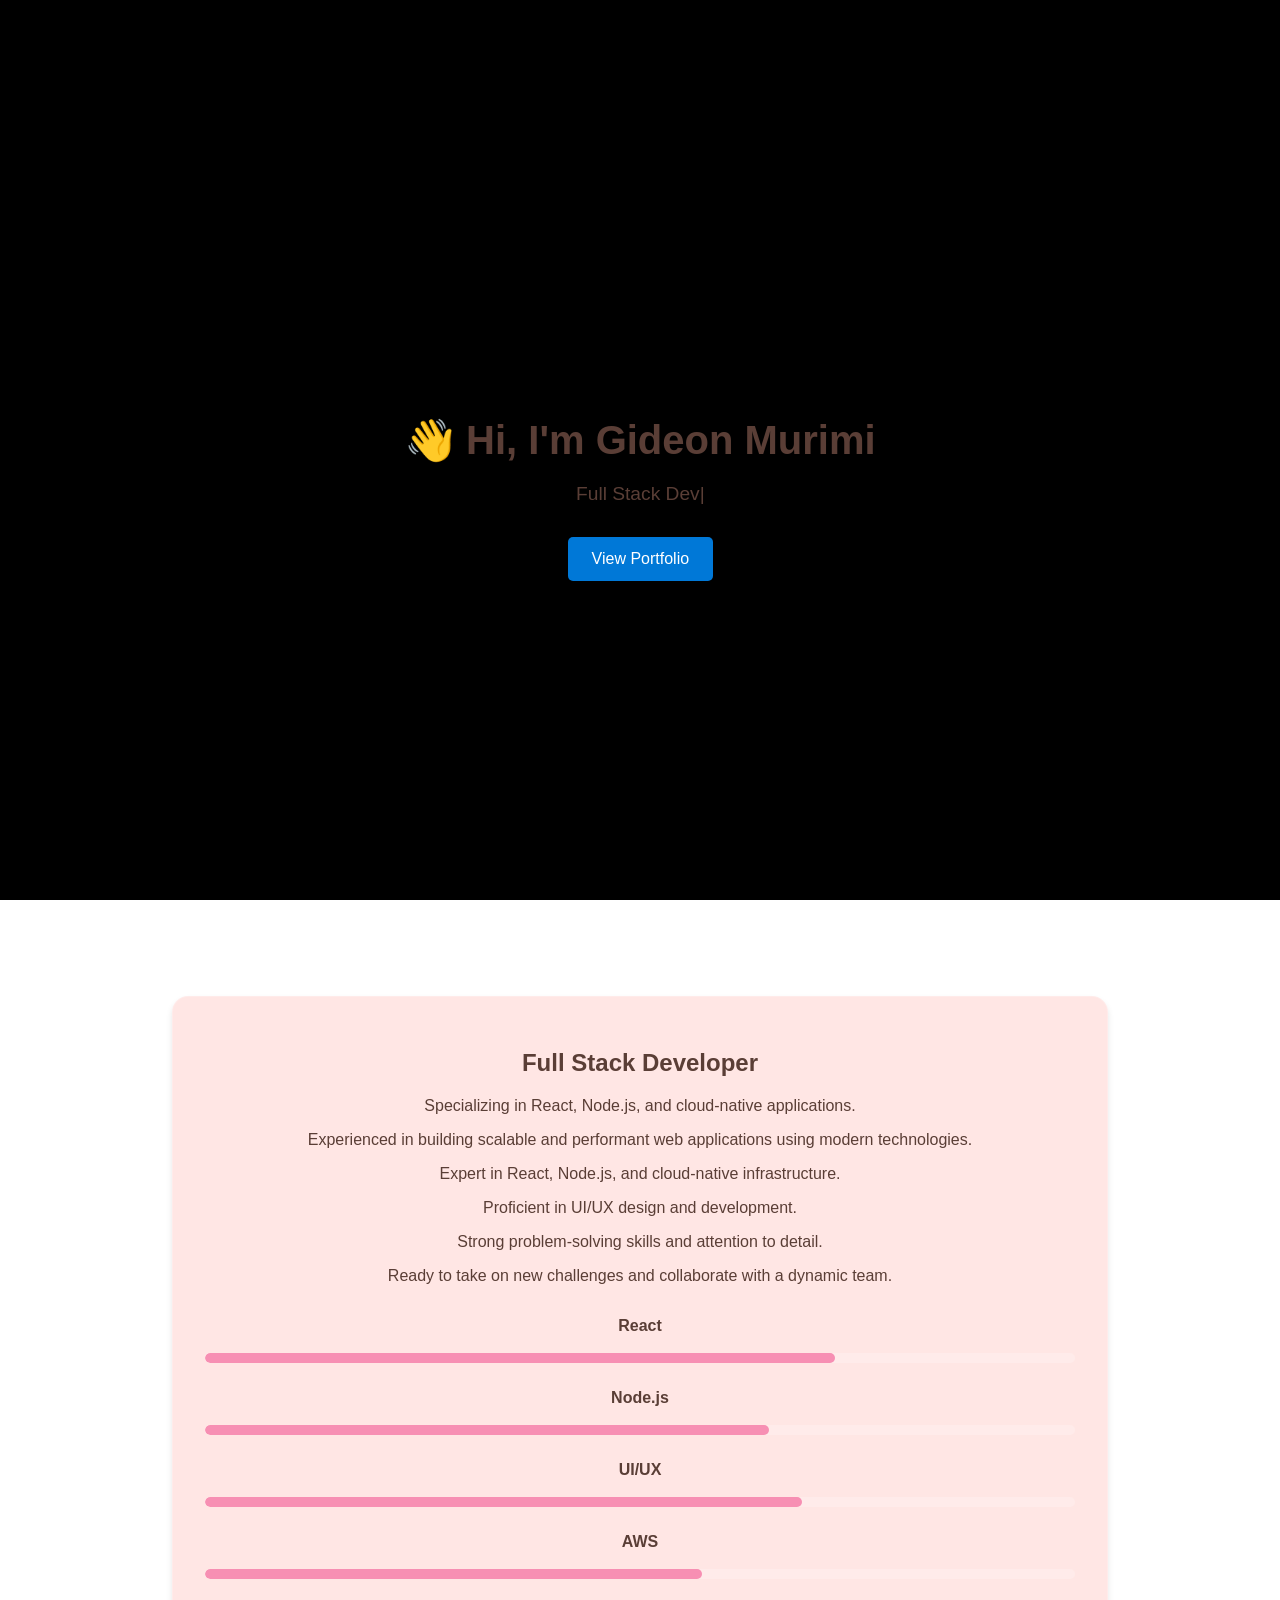
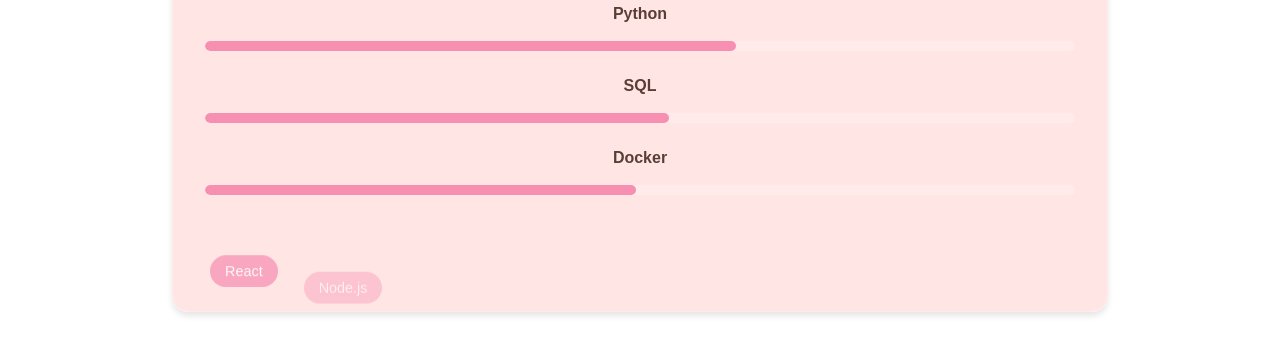
==== commit 7d1ad5c5: "the buttons still stressing me out" ====
--- a/index.html
+++ b/index.html
@@ -35,6 +35,9 @@
 
     <!-- Preload Fonts -->
     <link rel="preload" href="https://fonts.googleapis.com/css2?family=Open+Sans:wght@400;600&display=swap" as="style" onload="this.rel='stylesheet'">
+
+    <!-- Font Awesome -->
+    <link rel="stylesheet" href="https://cdnjs.cloudflare.com/ajax/libs/font-awesome/6.0.0/css/all.min.css">
 
     <!-- Critical CSS -->
     <style>
@@ -424,10 +427,10 @@
     <div id="loader" class="loader">
         <div class="loader-spinner"></div>
     </div>
-
+    <script src="https://cdn.jsdelivr.net/npm/particles.js@2.0.0/particles.min.js"></script>
     <script src="https://cdn.jsdelivr.net/npm/chart.js"></script>
     <script src="https://cdn.jsdelivr.net/particles.js/2.0.0/particles.min.js"></script>
-    <script src="https://unpkg.com/gsap@3.9.0/dist/gsap.min.js"></script>
+    <script src="https://cdnjs.cloudflare.com/ajax/libs/gsap/3.12.2/gsap.min.js"></script>
     <script src="https://cdn.jsdelivr.net/npm/axios/dist/axios.min.js"></script>
     <script src="script.js" defer></script>
 </body>
--- a/styles.css
+++ b/styles.css
@@ -86,13 +86,29 @@
     to { opacity: 1; }
 }
 
+/* Ensure proper visibility control */
+#welcome-screen {
+    text-align: center;
+    padding: 2rem;
+    height: 100vh;
+    display: flex;
+    flex-direction: column;
+    justify-content: center;
+    transition: opacity 0.5s ease;
+}
+
+#welcome-screen.hidden {
+    display: none;
+    opacity: 0;
+}
+
 #main-content {
     display: none;
 }
 
 #main-content:not(.hidden) {
     display: block;
-    animation: fadeIn 0.5s ease-in-out;
+    animation: fadeIn 1s;
 }
 
 .glass-card {
@@ -389,7 +405,7 @@
 }
 
 .hidden {
-    display: none;
+    display: none !important;
 }
 
 .fade-in {
@@ -777,9 +793,10 @@
         display: none;
         flex-direction: column;
         position: absolute;
-        top: 60px;
-        right: 10px;
+        top: 70px;
+        right: 20px;
         background: var(--glass-background);
+        background: var(--card-bg);
         border-radius: 10px;
         padding: 1rem;
         box-shadow: 0 4px 8px rgba(0, 0, 0, 0.2);
@@ -789,6 +806,7 @@
 
     .nav-links.active {
         display: flex;
+        flex-direction: column;
         transform: translateY(0);
     }
 }
--- a/styles.css
+++ b/styles.css
@@ -86,13 +86,29 @@
     to { opacity: 1; }
 }
 
+/* Ensure proper visibility control */
+#welcome-screen {
+    text-align: center;
+    padding: 2rem;
+    height: 100vh;
+    display: flex;
+    flex-direction: column;
+    justify-content: center;
+    transition: opacity 0.5s ease;
+}
+
+#welcome-screen.hidden {
+    display: none;
+    opacity: 0;
+}
+
 #main-content {
     display: none;
 }
 
 #main-content:not(.hidden) {
     display: block;
-    animation: fadeIn 0.5s ease-in-out;
+    animation: fadeIn 1s;
 }
 
 .glass-card {
@@ -389,7 +405,7 @@
 }
 
 .hidden {
-    display: none;
+    display: none !important;
 }
 
 .fade-in {
@@ -777,9 +793,10 @@
         display: none;
         flex-direction: column;
         position: absolute;
-        top: 60px;
-        right: 10px;
+        top: 70px;
+        right: 20px;
         background: var(--glass-background);
+        background: var(--card-bg);
         border-radius: 10px;
         padding: 1rem;
         box-shadow: 0 4px 8px rgba(0, 0, 0, 0.2);
@@ -789,6 +806,7 @@
 
     .nav-links.active {
         display: flex;
+        flex-direction: column;
         transform: translateY(0);
     }
 }
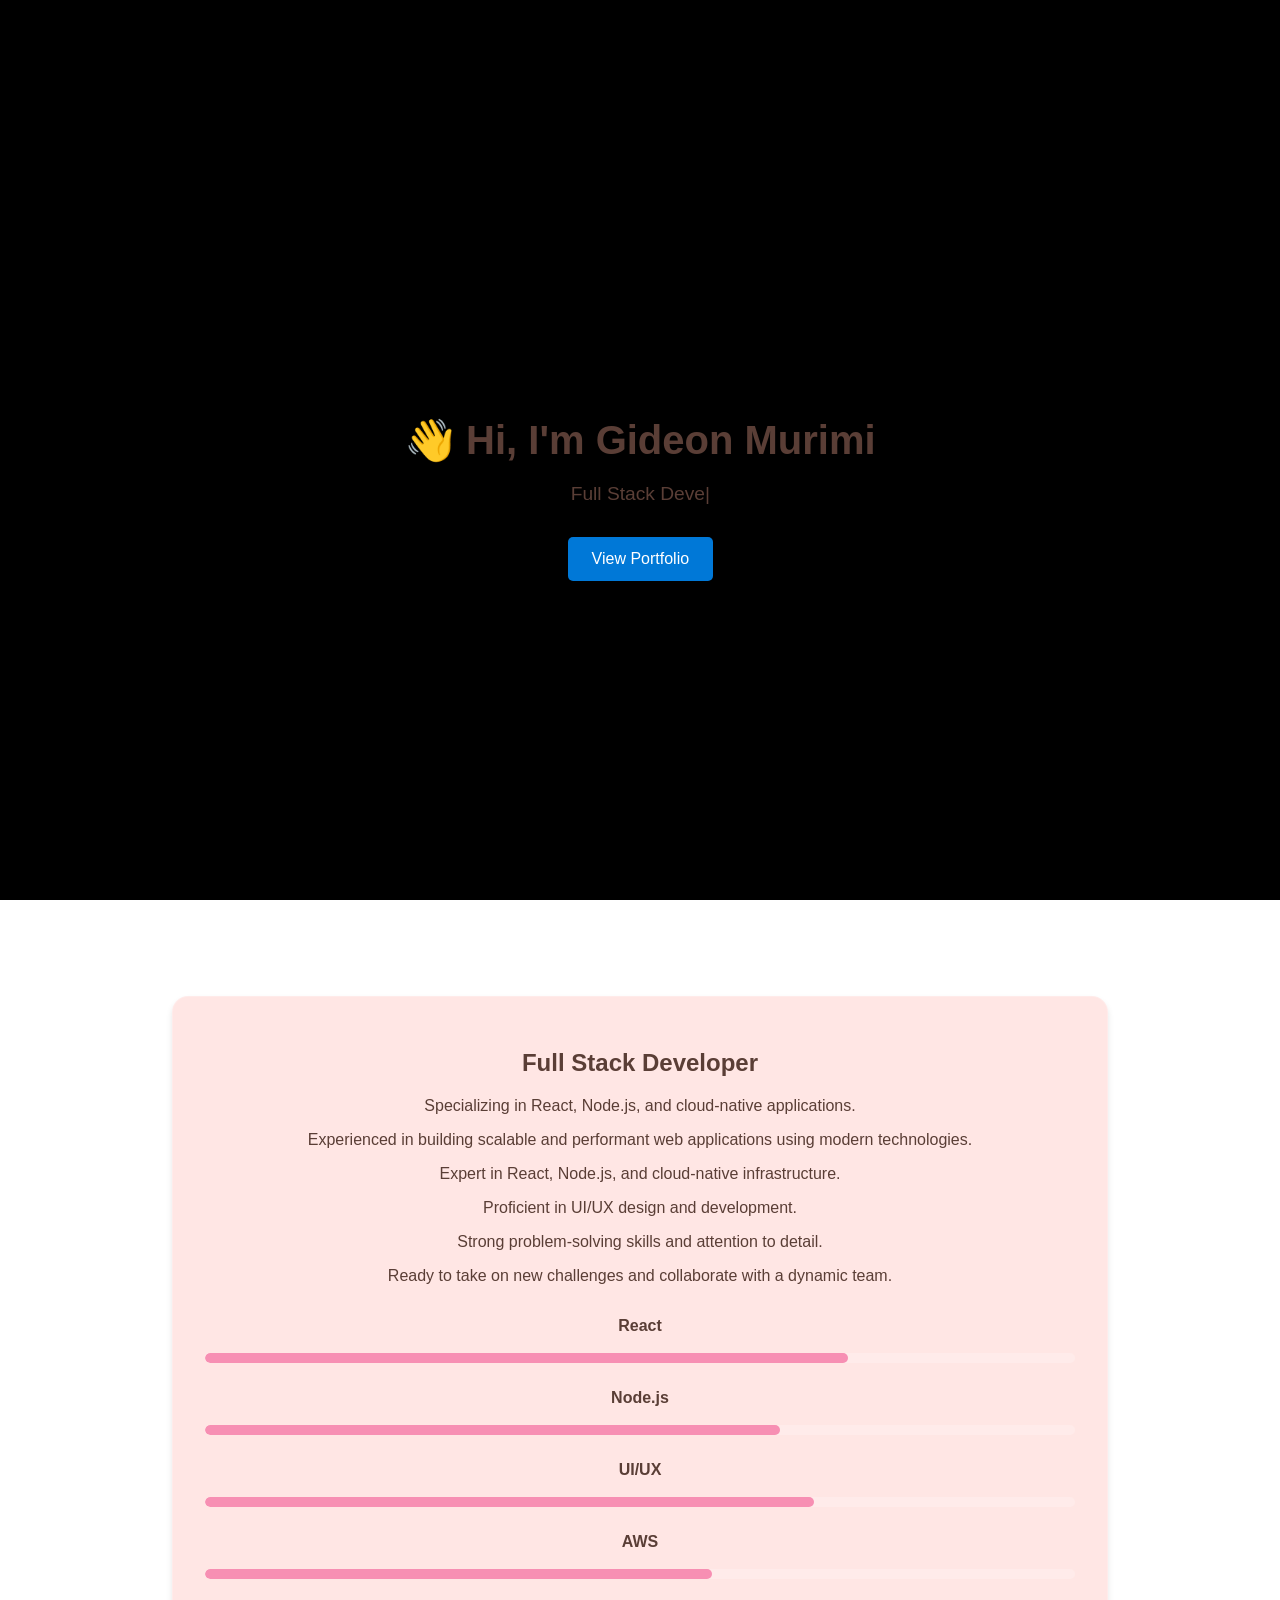
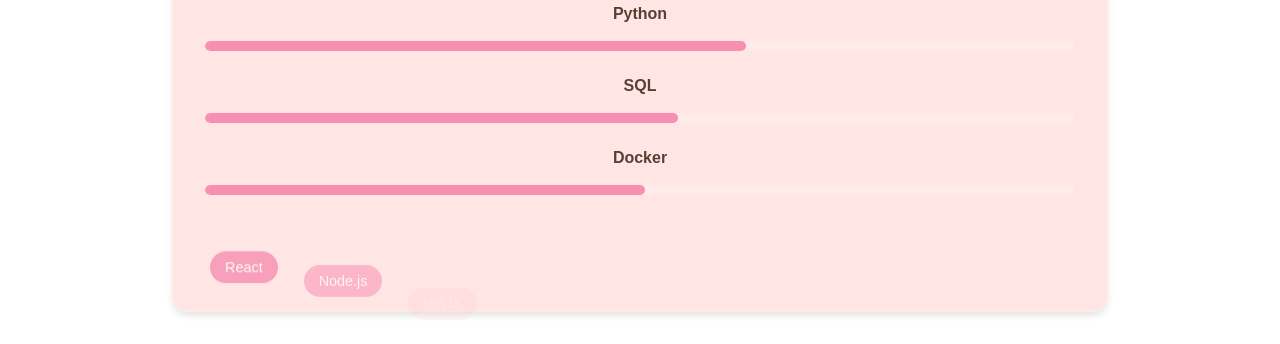
==== commit 8dafa87b: "cv" ====
--- a/index.html
+++ b/index.html
@@ -4,7 +4,7 @@
     <meta charset="UTF-8">
     <meta name="viewport" content="width=device-width, initial-scale=1.0">
     <title>Gideon Murimi - Full Stack Developer</title>
-    <meta name="description" content="Professional Full Stack Developer specializing in modern web applications and performant user experiences">
+    <meta name="description" content="A Professional Full Stack Developer specializing in modern web applications and performant user experiences">
     
     <!-- SEO Enhancements -->
     <meta property="og:title" content="Gideon Murimi - Full Stack Java Developer">
@@ -126,7 +126,7 @@
         <header class="glass-header">
             <nav>
                 <div class="header-brand">
-                    <img src="images/logo.svg" alt="GM Logo" class="brand-logo">
+                    <img src="corso.jpg" alt="Logo" class="brand-logo">
                     <h1 class="brand-title">Gideon Murimi</h1>
                     <span class="brand-name">GM</span>
                 </div>
@@ -136,7 +136,8 @@
                     <li><a href="#contact" data-tab="contact" class="nav-link">Contact</a></li>
                 </ul>
             </nav>
-            <!-- Mobile Menu Button -->
+       </header>
+          <!-- Mobile Menu Button -->
             <button class="mobile-menu-btn" aria-label="Menu">
                 <span></span>
                 <span></span>
@@ -232,7 +233,7 @@
         <div class="project-grid">
             <!-- Project 1 -->
             <div class="project-card">
-                <img data-src="images/project1.jpg" alt="Project 1" class="lazy">
+                <img src="images/project1.jpg" alt="Project 1 Screenshot" class="project-image">
                 <h3>E-Commerce Site</h3>
                 <p>Built with React and Node.js</p>
                 <a href="https://demo-link.com" class="demo-link" target="_blank" aria-label="Live demo of E-Commerce site">Live Demo</a>
@@ -256,7 +257,7 @@
                     </div>
                     <!-- Social Media Dashboard project 3 -->
                     <div class="project-card">
-                        <img data-src="images/project3.jpg" alt="Project 3" class="lazy">
+                        <img data-src="Socialmedia project.jpg" alt="Project 3" class="lazy">
                         <div class="project-content">
                             <h3>Social Media Analytics</h3>
                             <div class="tech-tags">
--- a/styles.css
+++ b/styles.css
@@ -845,4 +845,20 @@
     height: 100%;
     z-index: -1; /* Place behind other content */
     background: #000; /* Optional: Set a background color */
+}
+
+/* Brand Logo */
+.brand-logo {
+    width: 200px;
+    height: 250px; /* Adjust size as needed */
+    display: inline-block;
+    margin-right: 30px;
+}
+
+/* Header Brand */
+.header-brand {
+    background-image: url('images/logo.svg');
+    background-size: contain;
+    background-position: center;
+    background-repeat: no-repeat;
 }
--- a/styles.css
+++ b/styles.css
@@ -845,4 +845,20 @@
     height: 100%;
     z-index: -1; /* Place behind other content */
     background: #000; /* Optional: Set a background color */
+}
+
+/* Brand Logo */
+.brand-logo {
+    width: 200px;
+    height: 250px; /* Adjust size as needed */
+    display: inline-block;
+    margin-right: 30px;
+}
+
+/* Header Brand */
+.header-brand {
+    background-image: url('images/logo.svg');
+    background-size: contain;
+    background-position: center;
+    background-repeat: no-repeat;
 }
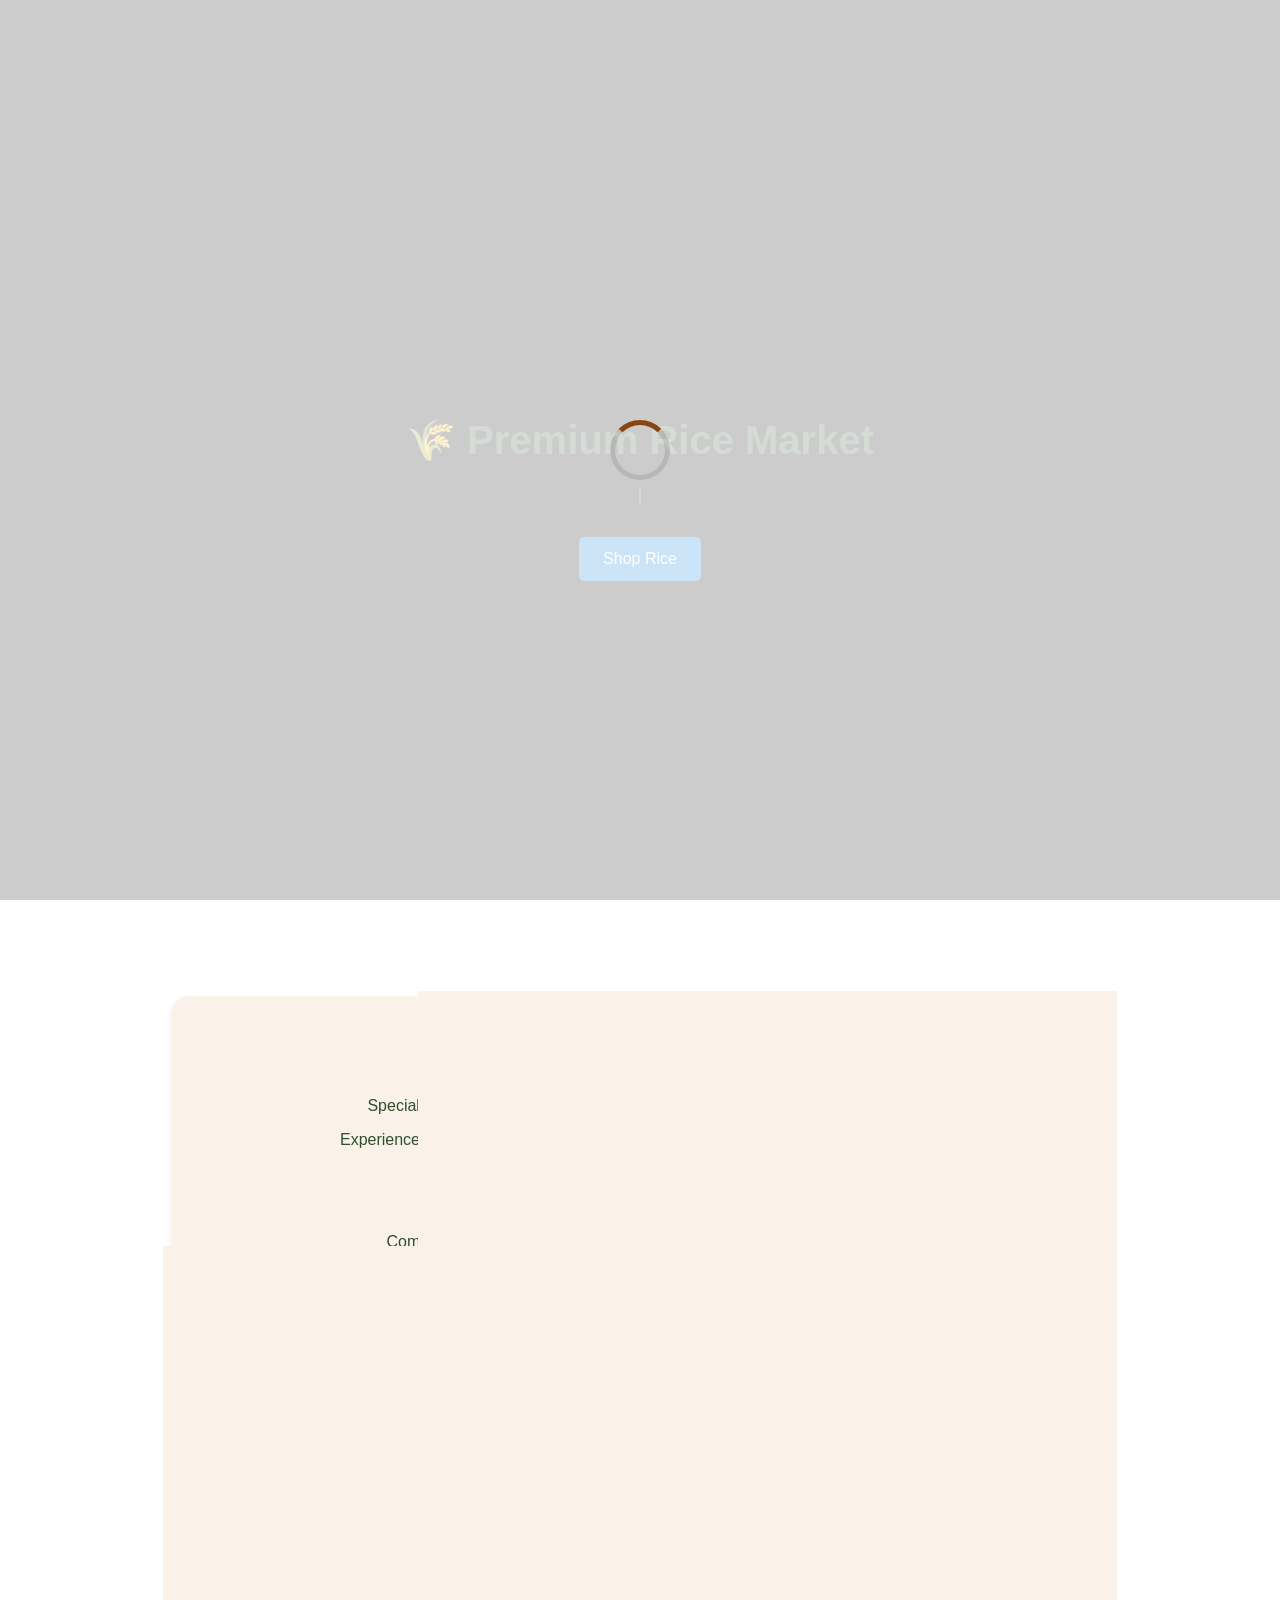
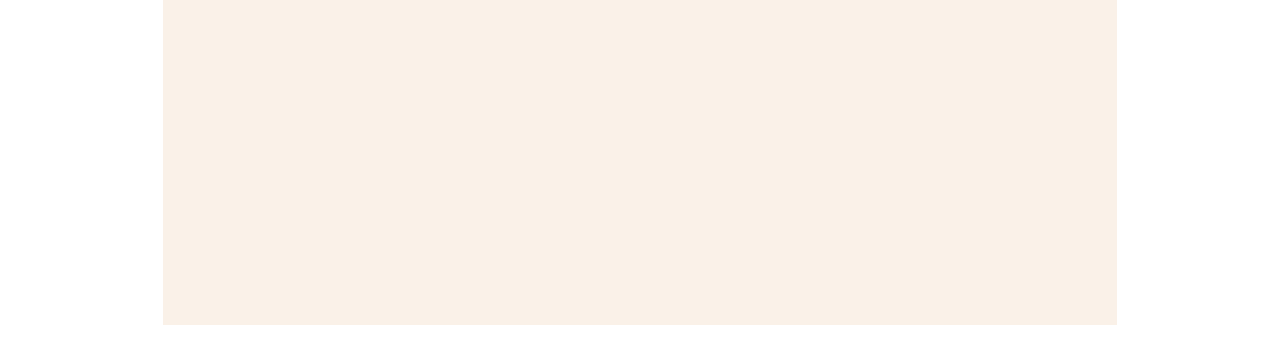
==== commit b7f903eb: "Transform portfolio into rice e-commerce website Co-authored-by: JAVA-GUY-NOOB <186366760+JAVA-GUY-N" ====
--- a/index.html
+++ b/index.html
@@ -3,28 +3,28 @@
 <head>
     <meta charset="UTF-8">
     <meta name="viewport" content="width=device-width, initial-scale=1.0">
-    <title>Gideon Murimi - Full Stack Developer</title>
-    <meta name="description" content="A Professional Full Stack Developer specializing in modern web applications and performant user experiences">
+    <title>Premium Rice Market - Quality Rice Direct from Farm</title>
+    <meta name="description" content="Premium quality rice varieties sourced directly from farms. Shop organic, basmati, jasmine, and specialty rice with fast delivery and best prices.">
     
     <!-- SEO Enhancements -->
-    <meta property="og:title" content="Gideon Murimi - Full Stack Java Developer">
-    <meta property="og:description" content="Professional portfolio showcasing Java, Spring Boot, and cloud projects">
+    <meta property="og:title" content="Premium Rice Market - Quality Rice Direct from Farm">
+    <meta property="og:description" content="Shop premium quality rice varieties - organic, basmati, jasmine rice and more. Fast delivery, best prices guaranteed.">
     <meta property="og:image" content="social-preview.png">
     <meta property="og:url" content="https://yourportfolio.com">
-    <meta name="theme-color" content="#4eccc4">
-    <meta name="keywords" content="Full Stack Developer, Java Developer, Spring Boot, Cloud Computing, React, Node.js, Portfolio">
-    <meta name="author" content="Gideon Murimi">
+    <meta name="theme-color" content="#8B4513">
+    <meta name="keywords" content="Rice, Premium Rice, Organic Rice, Basmati Rice, Jasmine Rice, Farm Fresh Rice, Rice Store, Online Rice Shop">
+    <meta name="author" content="Premium Rice Market">
 
     <script type="application/ld+json">
     {
         "@context": "https://schema.org",
-        "@type": "Person",
-        "name": "Gideon Kimani Murimi",
-        "jobTitle": "Full Stack Developer",
+        "@type": "Store",
+        "name": "Premium Rice Market",
+        "description": "Premium quality rice varieties sourced directly from farms",
         "url": "https://yourportfolio.com",
         "sameAs": [
-            "https://linkedin.com/in/yourprofile",
-            "https://github.com/yourprofile"
+            "https://facebook.com/premiumricemarket",
+            "https://instagram.com/premiumricemarket"
         ]
     }
     </script>
@@ -116,9 +116,9 @@
     <!-- Welcome Screen -->
     <section id="welcome-screen" class="fade-in">
         <div class="welcome-content">
-            <h1 class="text-pop">👋 Hi, I'm Gideon Murimi</h1>
+            <h1 class="text-pop">🌾 Premium Rice Market</h1>
             <p id="dynamic-text" class="typewriter"></p>
-            <button id="enter-button" class="cta-pulse">View Portfolio</button>
+            <button id="enter-button" class="cta-pulse">Shop Rice</button>
         </div>
     </section>
     <!-- Main Content -->
@@ -127,12 +127,12 @@
             <nav>
                 <div class="header-brand">
                     <img src="corso.jpg" alt="Logo" class="brand-logo">
-                    <h1 class="brand-title">Gideon Murimi</h1>
-                    <span class="brand-name">GM</span>
+                    <h1 class="brand-title">Premium Rice Market</h1>
+                    <span class="brand-name">PRM</span>
                 </div>
                 <ul class="nav-links">
-                    <li><a href="#about" data-tab="about" class="nav-link">About</a></li>
-                    <li><a href="#projects" data-tab="projects" class="nav-link">Projects</a></li>
+                    <li><a href="#about" data-tab="about" class="nav-link">About Us</a></li>
+                    <li><a href="#products" data-tab="products" class="nav-link">Products</a></li>
                     <li><a href="#contact" data-tab="contact" class="nav-link">Contact</a></li>
                 </ul>
             </nav>
@@ -148,54 +148,54 @@
         </header>
         <!-- Call To Action Button -->     
         <div class="cta-banner">
-            <p>🚀 Available for new projects! <button id="hire-me">Hire Me</button></p>
+            <p>🌾 Fresh Rice Delivered Daily! <button id="shop-now">Shop Now</button></p>
         </div>
     </main>
     <!-- Main Sections -->
     <section id="about" class="tab-content active glass-card">
         <div class="profile-section">
             <div class="profile-info">
-                <h2>Full Stack Developer</h2>
-                <p>Specializing in React, Node.js, and cloud-native applications.</p>
-                <p>Experienced in building scalable and performant web applications using modern technologies.</p>
-                <p>Expert in React, Node.js, and cloud-native infrastructure.</p>
-                <p>Proficient in UI/UX design and development.</p>
-                <p>Strong problem-solving skills and attention to detail.</p>
-                <p>Ready to take on new challenges and collaborate with a dynamic team.</p>
+                <h2>Premium Rice Supplier</h2>
+                <p>Specializing in high-quality rice varieties sourced directly from certified farms.</p>
+                <p>Experienced in providing fresh, organic rice with guaranteed quality and fast delivery.</p>
+                <p>Expert in rice quality assurance and customer satisfaction.</p>
+                <p>Offering competitive prices and bulk order discounts.</p>
+                <p>Committed to sustainable farming practices and eco-friendly packaging.</p>
+                <p>Ready to serve customers with the finest rice varieties available.</p>
             </div>
             <div class="skills-container">
                 <div class="skill-item">
-                    <span>React</span>
+                    <span>Organic Rice</span>
                     <div class="skill-bar">
                         <div class="skill-progress" data-width="95%"></div>
                     </div>
                 </div>
                 <div class="skill-item">
-                    <span>Node.js</span>
+                    <span>Basmati Rice</span>
+                    <div class="skill-bar">
+                        <div class="skill-progress" data-width="90%"></div>
+                    </div>
+                </div>
+                <div class="skill-item">
+                    <span>Jasmine Rice</span>
                     <div class="skill-bar">
                         <div class="skill-progress" data-width="85%"></div>
                     </div>
                 </div>
                 <div class="skill-item">
-                    <span>UI/UX</span>
-                    <div class="skill-bar">
-                        <div class="skill-progress" data-width="90%"></div>
-                    </div>
-                </div>
-                <div class="skill-item">
-                    <span>AWS</span>
+                    <span>Brown Rice</span>
+                    <div class="skill-bar">
+                        <div class="skill-progress" data-width="80%"></div>
+                    </div>
+                </div>
+                <div class="skill-item">
+                    <span>Wild Rice</span>
                     <div class="skill-bar">
                         <div class="skill-progress" data-width="75%"></div>
                     </div>
                 </div>
                 <div class="skill-item">
-                    <span>Python</span>
-                    <div class="skill-bar">
-                        <div class="skill-progress" data-width="80%"></div>
-                    </div>
-                </div>
-                <div class="skill-item">
-                    <span>SQL</span>
+                    <span>Arborio Rice</span>
                     <div class="skill-bar">
                         <div class="skill-progress" data-width="70%"></div>
                     </div>
@@ -222,205 +222,196 @@
         </div>
     </section>
 
-    <section id="projects" class="tab-content glass-card">  
-        <h2>Projects</h2>
+    <section id="products" class="tab-content glass-card">  
+        <h2>Our Premium Rice Products</h2>
         <div class="project-filters">
-            <button onclick="filterProjects('all')">All</button>
-            <button onclick="filterProjects('React')">React</button>
-            <button onclick="filterProjects('Node')">Node.js</button>
-            <button onclick="filterProjects('Python')">Python</button>
+            <button onclick="filterProjects('all')">All Rice</button>
+            <button onclick="filterProjects('Organic')">Organic</button>
+            <button onclick="filterProjects('Basmati')">Basmati</button>
+            <button onclick="filterProjects('Specialty')">Specialty</button>
         </div>
         <div class="project-grid">
-            <!-- Project 1 -->
-            <div class="project-card">
-                <img src="images/project1.jpg" alt="Project 1 Screenshot" class="project-image">
-                <h3>E-Commerce Site</h3>
-                <p>Built with React and Node.js</p>
-                <a href="https://demo-link.com" class="demo-link" target="_blank" aria-label="Live demo of E-Commerce site">Live Demo</a>
-                <a href="https://github.com/repo-link" class="code-link" target="_blank" aria-label="View source code of E-Commerce site">Source Code</a>
-            </div>
-            <!-- project2 card -->
-            <div class="project-card"> 
-                <img data-src="images/project2.jpg" alt="Project 2" class="lazy">
+            <!-- Product 1 - Organic Basmati Rice -->
+            <div class="project-card" data-category="Organic Basmati">
+                <img src="https://images.unsplash.com/photo-1586201375761-83865001e31c?ixlib=rb-4.0.3&auto=format&fit=crop&w=400&q=80" alt="Organic Basmati Rice" class="project-image">
                 <div class="project-content">
-                    <h3>Next.js E-Commerce</h3>
+                    <h3>Premium Organic Basmati Rice</h3>
                     <div class="tech-tags">
-                        <span>Next.js</span>
-                        <span>TypeScript</span>
-                        <span>Stripe</span>
-                        <span>Tailwind</span>
-                    </div>
-                    <p>Full-stack e-commerce platform with real-time inventory management and Stripe integration. Handles 500+ daily transactions.</p>
+                        <span>Organic</span>
+                        <span>Long Grain</span>
+                        <span>Aromatic</span>
+                        <span>Premium</span>
+                    </div>
+                    <p>Finest quality organic basmati rice with exceptional aroma and taste. Aged for perfect texture and flavor. Perfect for special occasions.</p>
+                    <div class="price-tag">$12.99 / 2kg</div>
                     <div class="project-links">
-                        <a href="#" class="demo-link" aria-label="Live demo of E-Commerce project">Live Demo</a>
-                        <a href="#" class="code-link" aria-label="View source code for E-Commerce project">Source Code</a>
-                    </div>
-                    <!-- Social Media Dashboard project 3 -->
-                    <div class="project-card">
-                        <img data-src="Socialmedia project.jpg" alt="Project 3" class="lazy">
-                        <div class="project-content">
-                            <h3>Social Media Analytics</h3>
-                            <div class="tech-tags">
-                                <span>React</span>
-                                <span>Node.js</span>
-                                <span>MongoDB</span>
-                                <span>D3.js</span>
-                                <span>Socket.IO</span>
-                            </div>
-                            <p>Real-time social media dashboard tracking 10k+ users with data visualization and sentiment analysis features.</p>
-                            <div class="project-links">
-                                <a href="#" class="demo-link" aria-label="Live demo of Analytics project">Case Study</a>
-                                <a href="#" class="code-link" aria-label="View source code for Analytics project">API Docs</a>
-                                <!-- AI Chat Application project 4 -->
-                                <div class="project-card">
-                                    <img src="https://images.unsplash.com/photo-1640836579090-86c5e0feadf3?ixlib=rb-1.2.1&auto=format&fit=crop&w=1350&q=80" 
-                                         alt="AI Chat Interface" loading="lazy">
-                                    <div class="project-content">
-                                        <h3>AI Chat Assistant</h3>
-                                        <div class="tech-tags">
-                                            <span>Python</span>
-                                            <span>TensorFlow</span>
-                                            <span>WebSocket</span>
-                                            <span>GPT-4</span>
-                                        </div>
-                                        <p>Context-aware chatbot using transformer models with 95% accuracy in customer service scenarios.</p>
-                                        <div class="project-links">
-                                            <a href="#" class="demo-link" aria-label="Try AI Chat prototype">Try Prototype</a>
-                                            <a href="#" class="code-link" aria-label="View research paper for AI project">White Paper</a>
-                                            <!-- Portfolio Builder project 5 -->
-                                            <div class="project-card">
-                                                <h2>Portfolio Builder</h2> 
-                                                <img src="images/your-photo.webp"
-                                                    alt="[Gideon Kimani Murimi] smiling in professional attire"
-                                                    class="profile-photo"
-                                                    loading="eager"
-                                                    width="600"
-                                                    height="600">
-                                                <p>Portfolio Builder is a web application that allows users to create and manage their personal portfolios with ease. It provides a user-friendly interface, customizable templates, and integration with various APIs to showcase projects and skills.</p>
-                                                <img srcset="images/your-photo-600.webp 600w,
-                                                    images/your-photo-300.webp 300w"
-                                                    sizes="(max-width: 768px) 300px,
-                                                    600px"
-                                                    src="images/your-photo-600.webp"
-                                                    alt="Professional headshot">
-
-                                                <img srcset="profile-600.webp 600w,
-                                                    profile-300.webp 300w"
-                                                    sizes="(max-width: 768px) 300px,
-                                                    600px"
-                                                    src="profile-600.webp"
-                                                    alt="Professional web developer gideon murimi">
-                                                <!-- Abstract avatar -->
-                                                <img src="https://api.dicebear.com/7.x/bottts-neutral/svg?seed=JohnDoe" 
-                                                alt="Temporary avatar for Gideon murimi"
-                                                class="profile-photo">       
-                                                <p>A platform to create and manage your personal portfolio with ease.</p>
-                                                <div class="project-links">
-                                                    <a href="#" class="demo-link" aria-label="View live demo of Portfolio Builder">View Demo</a>
-                                                    <a href="#" class="code-link" aria-label="View source code for Portfolio Builder">GitHub Repo</a>
-                                                </div>
-                                                <!-- Initials avatar -->
-                                                <div class="avatar-placeholder">
-                                                    <span style="font-family: 'Poppins', sans-serif; font-size: 4rem; font-weight: bold; color: #ffffff; text-shadow: 2px 2px 4px rgba(0, 0, 0, 0.5);">
-                                                        GM
-                                                    </span>
-                                                </div>
-                                                <div class="bubbles-container">
-                                                    <div class="bubble" data-tab="about" role="button" aria-label="About Me section">About Me</div>
-                                                    <div class="bubble" data-tab="projects" role="button" aria-label="Projects section">Projects</div>
-                                                    <div class="bubble" data-tab="contact" role="button" aria-label="Contact section">Contact</div>
-                                                </div>
-                                                <div id="live-region" aria-live="polite" class="sr-only"></div>
-                                                <div class="tech-tags">
-                                                    <span>SvelteKit</span>
-                                                    <span>Firebase</span>
-                                                    <span>AWS</span>
-                                                    <span>Figma</span>
-                                                    <span>Next.js</span>
-                                                    <span>React</span>
-                                                    <span>Typescript</span>
-                                                    <span>HTML</span>
-                                                    <span>CSS</span>
-                                                    <span>JavaScript</span>
-                                                    <span>Git</span>
-                                                    <span>GitHub</span>
-                                                    <span>Web3</span>
-                                                    <span>Blockchain</span>
-                                                    <span>AI</span>
-                                                    <span>Machine Learning</span>
-                                                    <span>Python</span>
-                                                    <span>Node.js</span>
-                                                    <span>Express</span>
-                                                    <span>MongoDB</span>
-                                                    <span>PostgreSQL</span>
-                                                    <span>MySQL</span>
-                                                </div>
-                                            </div>
-                                        </div>
-                                    </div>
-                                </div>
-                            </div>
-                        </div>
-                    </div>
-                </div>
-            </div>
+                        <button class="demo-link add-to-cart" data-product="basmati" data-price="12.99">Add to Cart</button>
+                        <button class="code-link view-details" data-product="basmati">View Details</button>
+                    </div>
+                </div>
+            </div>
+            <!-- Product 2 - Jasmine Rice -->
+            <div class="project-card" data-category="Specialty">
+                <img src="https://images.unsplash.com/photo-1615485925600-97237c4fc1ec?ixlib=rb-4.0.3&auto=format&fit=crop&w=400&q=80" alt="Jasmine Rice" class="project-image">
+                <div class="project-content">
+                    <h3>Fragrant Jasmine Rice</h3>
+                    <div class="tech-tags">
+                        <span>Jasmine</span>
+                        <span>Thai</span>
+                        <span>Fragrant</span>
+                        <span>Premium</span>
+                    </div>
+                    <p>Authentic Thai jasmine rice with natural fragrance and soft texture. Perfect for Asian cuisine and daily meals.</p>
+                    <div class="price-tag">$9.99 / 2kg</div>
+                    <div class="project-links">
+                        <button class="demo-link add-to-cart" data-product="jasmine" data-price="9.99">Add to Cart</button>
+                        <button class="code-link view-details" data-product="jasmine">View Details</button>
+                    </div>
+                </div>
+            </div>
+            <!-- Product 3 - Brown Rice -->
+            <div class="project-card" data-category="Organic">
+                <img src="https://images.unsplash.com/photo-1586201375761-83865001e31c?ixlib=rb-4.0.3&auto=format&fit=crop&w=400&q=80" alt="Brown Rice" class="project-image">
+                <div class="project-content">
+                    <h3>Healthy Brown Rice</h3>
+                    <div class="tech-tags">
+                        <span>Brown</span>
+                        <span>Whole Grain</span>
+                        <span>Nutritious</span>
+                        <span>Organic</span>
+                    </div>
+                    <p>Nutrient-rich whole grain brown rice packed with fiber, vitamins, and minerals. Perfect for health-conscious consumers.</p>
+                    <div class="price-tag">$8.99 / 2kg</div>
+                    <div class="project-links">
+                        <button class="demo-link add-to-cart" data-product="brown" data-price="8.99">Add to Cart</button>
+                        <button class="code-link view-details" data-product="brown">View Details</button>
+                    </div>
+                </div>
+            </div>
+            <!-- Product 4 - Wild Rice -->
+            <div class="project-card" data-category="Specialty">
+                <img src="https://images.unsplash.com/photo-1581622616047-f69d3e2c1638?ixlib=rb-4.0.3&auto=format&fit=crop&w=400&q=80" alt="Wild Rice" class="project-image">
+                <div class="project-content">
+                    <h3>Premium Wild Rice</h3>
+                    <div class="tech-tags">
+                        <span>Wild</span>
+                        <span>Gourmet</span>
+                        <span>Antioxidants</span>
+                        <span>Premium</span>
+                    </div>
+                    <p>Exotic wild rice with unique nutty flavor and chewy texture. Rich in antioxidants and perfect for gourmet dishes.</p>
+                    <div class="price-tag">$15.99 / 1kg</div>
+                    <div class="project-links">
+                        <button class="demo-link add-to-cart" data-product="wild" data-price="15.99">Add to Cart</button>
+                        <button class="code-link view-details" data-product="wild">View Details</button>
+                    </div>
+                </div>
+            </div>
+        </div>
+        <!-- Shopping Cart -->
+        <div id="shopping-cart" class="glass-card">
+            <h3>🛒 Shopping Cart</h3>
+            <div id="cart-items"></div>
+            <div id="cart-total">Total: $0.00</div>
+            <button id="checkout-btn" class="cta-pulse">Proceed to Checkout</button>
         </div>
     </section>
     <!-- Contact Section -->
     <section id="contact" class="tab-content glass-card">
-        <!-- Add to contact section -->
         <div class="social-proof">
-            <p>Trusted by:</p>
+            <p>Trusted by thousands of satisfied customers:</p>
             <div class="client-logos">
-                <img src="client1.svg" alt="Client 1 Logo">
-                <img src="client2.svg" alt="Client 2 Logo">
+                <div class="trust-badge">⭐⭐⭐⭐⭐ 4.8/5 Rating</div>
+                <div class="trust-badge">✓ 10,000+ Happy Customers</div>
+                <div class="trust-badge">🚚 Free Delivery Available</div>
             </div>
         </div>
         <div class="contact-wrapper">
             <div class="contact-info">
-                <h2>Let's Connect</h2>
+                <h2>Contact Premium Rice Market</h2>
+                <div class="contact-details">
+                    <div class="contact-item">
+                        <i class="fas fa-map-marker-alt"></i>
+                        <div>
+                            <h3>Visit Our Store</h3>
+                            <p>123 Rice Valley Road<br>Farm District, State 12345</p>
+                        </div>
+                    </div>
+                    <div class="contact-item">
+                        <i class="fas fa-phone"></i>
+                        <div>
+                            <h3>Call Us</h3>
+                            <p>+1 (555) 123-RICE<br>Mon-Sat: 8AM-8PM</p>
+                        </div>
+                    </div>
+                    <div class="contact-item">
+                        <i class="fas fa-envelope"></i>
+                        <div>
+                            <h3>Email Us</h3>
+                            <p>orders@premiumricemarket.com<br>support@premiumricemarket.com</p>
+                        </div>
+                    </div>
+                </div>
                 <div class="social-links">
-                    <a href="https://linkedin.com/in/gideonmurimi" target="_blank" class="social-btn">
-                        <i class="fab fa-linkedin"></i>
+                    <a href="https://facebook.com/premiumricemarket" target="_blank" class="social-btn">
+                        <i class="fab fa-facebook"></i>
                     </a>
-                    <a href="https://github.com/gideonmurimi" target="_blank" class="social-btn">
-                        <i class="fab fa-github"></i>
+                    <a href="https://instagram.com/premiumricemarket" target="_blank" class="social-btn">
+                        <i class="fab fa-instagram"></i>
                     </a>
-                    <a href="mailto:hello@gideonmurimi.com" class="social-btn">
+                    <a href="mailto:orders@premiumricemarket.com" class="social-btn">
                         <i class="fas fa-envelope"></i>
                     </a>
                 </div>
-                <!-- Add before contact form -->
                 <section class="testimonials">
-                    <h3>Client Testimonials</h3>
+                    <h3>Customer Reviews</h3>
                     <div class="testimonial-carousel">
                         <div class="testimonial-item">
-                            <p>"Gideon transformed our web presence. Highly recommend!"</p>
-                            <cite>- Client A</cite>
+                            <p>"Best rice quality I've ever purchased! Fresh and aromatic. Will order again!"</p>
+                            <cite>- Sarah M. ⭐⭐⭐⭐⭐</cite>
                         </div>
                         <div class="testimonial-item">
-                            <p>"Gideon's expertise in web development is exceptional. Highly recommend!"</p>
-                            <cite>- Client B</cite>
+                            <p>"Fast delivery and excellent customer service. The basmati rice is premium quality!"</p>
+                            <cite>- John D. ⭐⭐⭐⭐⭐</cite>
                         </div>
                         <div class="testimonial-item">
-                            <p>"Gideon's attention to detail is impressive. Highly recommend!"</p>
-                            <cite>- Client C</cite>
+                            <p>"Great prices for such high-quality rice. My family loves the jasmine variety!"</p>
+                            <cite>- Maria L. ⭐⭐⭐⭐⭐</cite>
                         </div>
                     </div>
                 </section>
                 <form id="contactForm" class="contact-form">
-                    <sl-input label="Name" placeholder="Your name" required></sl-input>
-                    <sl-input type="email" label="Email" placeholder="Your email" required></sl-input>
-                    <sl-textarea label="Message" placeholder="Leave a message" rows="5" required></sl-textarea>
-                    <sl-button type="submit" variant="primary" size="large">
+                    <div class="form-group">
+                        <label for="name">Name *</label>
+                        <input type="text" id="name" name="name" placeholder="Your full name" required>
+                    </div>
+                    <div class="form-group">
+                        <label for="email">Email *</label>
+                        <input type="email" id="email" name="email" placeholder="your.email@example.com" required>
+                    </div>
+                    <div class="form-group">
+                        <label for="phone">Phone</label>
+                        <input type="tel" id="phone" name="phone" placeholder="Your phone number">
+                    </div>
+                    <div class="form-group">
+                        <label for="inquiry-type">Inquiry Type</label>
+                        <select id="inquiry-type" name="inquiry-type">
+                            <option value="general">General Inquiry</option>
+                            <option value="bulk">Bulk Orders</option>
+                            <option value="delivery">Delivery Questions</option>
+                            <option value="quality">Quality Concerns</option>
+                            <option value="wholesale">Wholesale Partnership</option>
+                        </select>
+                    </div>
+                    <div class="form-group">
+                        <label for="message">Message *</label>
+                        <textarea id="message" name="message" rows="5" placeholder="Tell us about your rice needs..." required></textarea>
+                    </div>
+                    <button type="submit" class="cta-pulse">
                         <span>Send Message</span>
-                        <sl-icon name="send"></sl-icon>
-                    </sl-button>
+                        <i class="fas fa-paper-plane"></i>
+                    </button>
                 </form>
-                <sl-dialog label="Contact Form Submitted" class="dialog-overview">
-                    <p>Your message has been sent successfully!</p>
-                    <sl-button slot="footer" variant="primary" @click="this.closest('sl-dialog').hide()">Close</sl-button>
-                </sl-dialog>
             </div>
         </div>
     </section>
--- a/styles.css
+++ b/styles.css
@@ -861,4 +861,206 @@
     background-size: contain;
     background-position: center;
     background-repeat: no-repeat;
+}
+
+/* ===== RICE E-COMMERCE SPECIFIC STYLES ===== */
+
+/* Price Tag Styling */
+.price-tag {
+    font-size: 1.2rem;
+    font-weight: bold;
+    color: #2c5530;
+    background: linear-gradient(45deg, #90EE90, #32CD32);
+    padding: 0.5rem 1rem;
+    border-radius: 20px;
+    margin: 1rem 0;
+    text-align: center;
+    box-shadow: 0 2px 4px rgba(0,0,0,0.1);
+}
+
+/* Shopping Cart Styling */
+#shopping-cart {
+    margin-top: 2rem;
+    padding: 1.5rem;
+    background: rgba(255, 255, 255, 0.9);
+    border-radius: 15px;
+    box-shadow: 0 4px 15px rgba(0,0,0,0.1);
+}
+
+#shopping-cart h3 {
+    color: #2c5530;
+    margin-bottom: 1rem;
+}
+
+#cart-items {
+    min-height: 50px;
+    margin-bottom: 1rem;
+}
+
+.cart-item {
+    display: flex;
+    justify-content: space-between;
+    align-items: center;
+    padding: 0.5rem;
+    border-bottom: 1px solid #eee;
+    margin-bottom: 0.5rem;
+}
+
+.cart-item-info {
+    flex: 1;
+}
+
+.cart-item-price {
+    font-weight: bold;
+    color: #2c5530;
+}
+
+.cart-item-remove {
+    background: #dc3545;
+    color: white;
+    border: none;
+    padding: 0.25rem 0.5rem;
+    border-radius: 3px;
+    cursor: pointer;
+    margin-left: 1rem;
+}
+
+#cart-total {
+    font-size: 1.2rem;
+    font-weight: bold;
+    text-align: right;
+    margin-bottom: 1rem;
+    color: #2c5530;
+}
+
+/* Button Styling for E-commerce */
+.add-to-cart, .view-details {
+    padding: 0.5rem 1rem;
+    border: none;
+    border-radius: 5px;
+    cursor: pointer;
+    font-weight: bold;
+    transition: all 0.3s ease;
+    margin: 0.25rem;
+}
+
+.add-to-cart {
+    background: #28a745;
+    color: white;
+}
+
+.add-to-cart:hover {
+    background: #218838;
+    transform: translateY(-2px);
+}
+
+.view-details {
+    background: #6c757d;
+    color: white;
+}
+
+.view-details:hover {
+    background: #545b62;
+    transform: translateY(-2px);
+}
+
+/* Trust Badges */
+.trust-badge {
+    display: inline-block;
+    background: #f8f9fa;
+    padding: 0.5rem 1rem;
+    border-radius: 20px;
+    margin: 0.25rem;
+    font-size: 0.9rem;
+    color: #28a745;
+    border: 2px solid #28a745;
+}
+
+/* Contact Items for Business */
+.contact-item {
+    display: flex;
+    align-items: center;
+    margin-bottom: 1.5rem;
+    padding: 1rem;
+    background: rgba(255,255,255,0.1);
+    border-radius: 10px;
+}
+
+.contact-item i {
+    font-size: 1.5rem;
+    color: #28a745;
+    margin-right: 1rem;
+    min-width: 30px;
+}
+
+.contact-item h3 {
+    margin: 0 0 0.5rem 0;
+    color: var(--text-dark);
+}
+
+.contact-item p {
+    margin: 0;
+    color: var(--text-dark);
+    opacity: 0.8;
+}
+
+/* Form Styling */
+.form-group {
+    margin-bottom: 1rem;
+}
+
+.form-group label {
+    display: block;
+    margin-bottom: 0.5rem;
+    font-weight: bold;
+    color: var(--text-dark);
+}
+
+.form-group input,
+.form-group select,
+.form-group textarea {
+    width: 100%;
+    padding: 0.75rem;
+    border: 2px solid #ddd;
+    border-radius: 5px;
+    font-size: 1rem;
+    transition: border-color 0.3s ease;
+}
+
+.form-group input:focus,
+.form-group select:focus,
+.form-group textarea:focus {
+    outline: none;
+    border-color: #28a745;
+}
+
+/* Update color theme for rice business */
+:root {
+    --primary-color: #8B4513; /* Saddle brown for rice theme */
+    --secondary-color: #D2691E; /* Chocolate for accents */
+    --accent-color: #32CD32; /* Lime green for highlights */
+    --text-light: #ffffff;
+    --text-dark: #2F4F2F; /* Dark slate gray */
+    --bg-light: #FAF0E6; /* Linen background */
+    --bg-dark: #8B4513;
+    --card-bg: rgba(250, 240, 230, 0.9);
+    --header-bg: rgba(139, 69, 19, 0.1);
+    --gradient-primary: linear-gradient(135deg, #8B4513 0%, #D2691E 100%);
+    --gradient-secondary: linear-gradient(45deg, #32CD32, #228B22);
+}
+
+/* Toast Notifications */
+@keyframes slideIn {
+    from {
+        transform: translateX(100%);
+        opacity: 0;
+    }
+    to {
+        transform: translateX(0);
+        opacity: 1;
+    }
+}
+
+.toast {
+    animation: slideIn 0.3s ease;
 }
--- a/styles.css
+++ b/styles.css
@@ -861,4 +861,206 @@
     background-size: contain;
     background-position: center;
     background-repeat: no-repeat;
+}
+
+/* ===== RICE E-COMMERCE SPECIFIC STYLES ===== */
+
+/* Price Tag Styling */
+.price-tag {
+    font-size: 1.2rem;
+    font-weight: bold;
+    color: #2c5530;
+    background: linear-gradient(45deg, #90EE90, #32CD32);
+    padding: 0.5rem 1rem;
+    border-radius: 20px;
+    margin: 1rem 0;
+    text-align: center;
+    box-shadow: 0 2px 4px rgba(0,0,0,0.1);
+}
+
+/* Shopping Cart Styling */
+#shopping-cart {
+    margin-top: 2rem;
+    padding: 1.5rem;
+    background: rgba(255, 255, 255, 0.9);
+    border-radius: 15px;
+    box-shadow: 0 4px 15px rgba(0,0,0,0.1);
+}
+
+#shopping-cart h3 {
+    color: #2c5530;
+    margin-bottom: 1rem;
+}
+
+#cart-items {
+    min-height: 50px;
+    margin-bottom: 1rem;
+}
+
+.cart-item {
+    display: flex;
+    justify-content: space-between;
+    align-items: center;
+    padding: 0.5rem;
+    border-bottom: 1px solid #eee;
+    margin-bottom: 0.5rem;
+}
+
+.cart-item-info {
+    flex: 1;
+}
+
+.cart-item-price {
+    font-weight: bold;
+    color: #2c5530;
+}
+
+.cart-item-remove {
+    background: #dc3545;
+    color: white;
+    border: none;
+    padding: 0.25rem 0.5rem;
+    border-radius: 3px;
+    cursor: pointer;
+    margin-left: 1rem;
+}
+
+#cart-total {
+    font-size: 1.2rem;
+    font-weight: bold;
+    text-align: right;
+    margin-bottom: 1rem;
+    color: #2c5530;
+}
+
+/* Button Styling for E-commerce */
+.add-to-cart, .view-details {
+    padding: 0.5rem 1rem;
+    border: none;
+    border-radius: 5px;
+    cursor: pointer;
+    font-weight: bold;
+    transition: all 0.3s ease;
+    margin: 0.25rem;
+}
+
+.add-to-cart {
+    background: #28a745;
+    color: white;
+}
+
+.add-to-cart:hover {
+    background: #218838;
+    transform: translateY(-2px);
+}
+
+.view-details {
+    background: #6c757d;
+    color: white;
+}
+
+.view-details:hover {
+    background: #545b62;
+    transform: translateY(-2px);
+}
+
+/* Trust Badges */
+.trust-badge {
+    display: inline-block;
+    background: #f8f9fa;
+    padding: 0.5rem 1rem;
+    border-radius: 20px;
+    margin: 0.25rem;
+    font-size: 0.9rem;
+    color: #28a745;
+    border: 2px solid #28a745;
+}
+
+/* Contact Items for Business */
+.contact-item {
+    display: flex;
+    align-items: center;
+    margin-bottom: 1.5rem;
+    padding: 1rem;
+    background: rgba(255,255,255,0.1);
+    border-radius: 10px;
+}
+
+.contact-item i {
+    font-size: 1.5rem;
+    color: #28a745;
+    margin-right: 1rem;
+    min-width: 30px;
+}
+
+.contact-item h3 {
+    margin: 0 0 0.5rem 0;
+    color: var(--text-dark);
+}
+
+.contact-item p {
+    margin: 0;
+    color: var(--text-dark);
+    opacity: 0.8;
+}
+
+/* Form Styling */
+.form-group {
+    margin-bottom: 1rem;
+}
+
+.form-group label {
+    display: block;
+    margin-bottom: 0.5rem;
+    font-weight: bold;
+    color: var(--text-dark);
+}
+
+.form-group input,
+.form-group select,
+.form-group textarea {
+    width: 100%;
+    padding: 0.75rem;
+    border: 2px solid #ddd;
+    border-radius: 5px;
+    font-size: 1rem;
+    transition: border-color 0.3s ease;
+}
+
+.form-group input:focus,
+.form-group select:focus,
+.form-group textarea:focus {
+    outline: none;
+    border-color: #28a745;
+}
+
+/* Update color theme for rice business */
+:root {
+    --primary-color: #8B4513; /* Saddle brown for rice theme */
+    --secondary-color: #D2691E; /* Chocolate for accents */
+    --accent-color: #32CD32; /* Lime green for highlights */
+    --text-light: #ffffff;
+    --text-dark: #2F4F2F; /* Dark slate gray */
+    --bg-light: #FAF0E6; /* Linen background */
+    --bg-dark: #8B4513;
+    --card-bg: rgba(250, 240, 230, 0.9);
+    --header-bg: rgba(139, 69, 19, 0.1);
+    --gradient-primary: linear-gradient(135deg, #8B4513 0%, #D2691E 100%);
+    --gradient-secondary: linear-gradient(45deg, #32CD32, #228B22);
+}
+
+/* Toast Notifications */
+@keyframes slideIn {
+    from {
+        transform: translateX(100%);
+        opacity: 0;
+    }
+    to {
+        transform: translateX(0);
+        opacity: 1;
+    }
+}
+
+.toast {
+    animation: slideIn 0.3s ease;
 }
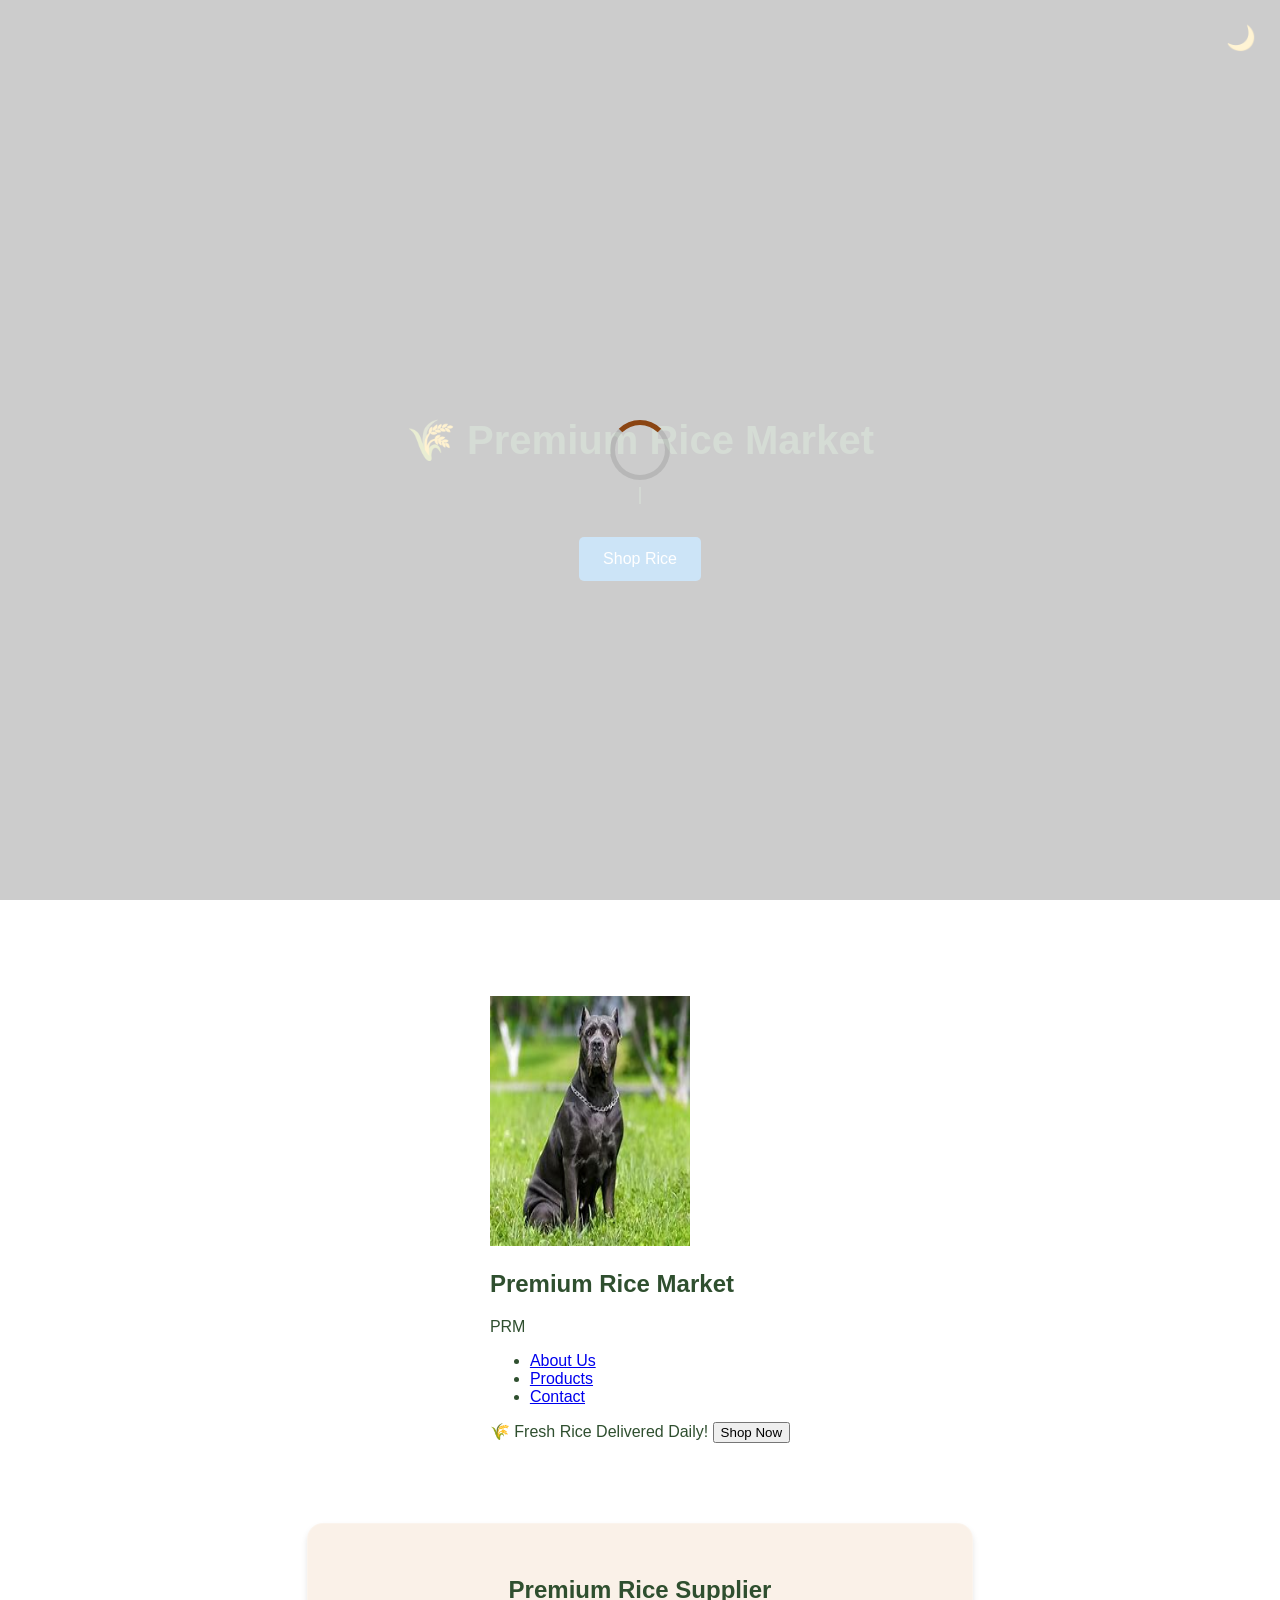
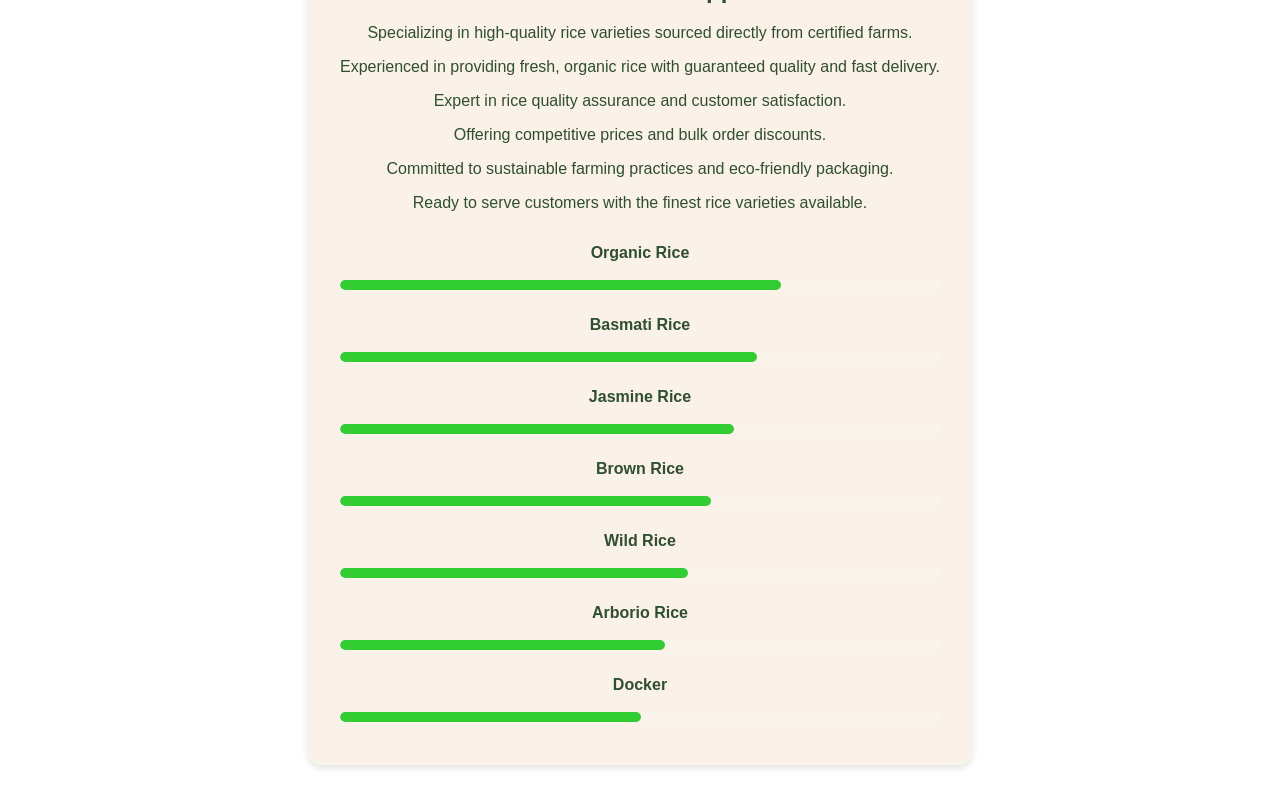
==== commit def422aa: "Fix JavaScript conflicts and finalize rice e-commerce website Co-authored-by: JAVA-GUY-NOOB <1863667" ====
--- a/index.html
+++ b/index.html
@@ -207,18 +207,6 @@
                     </div>
                 </div>
             </div>
-            <div class="skills-cloud">
-                <span class="skill-bubble" data-level="95">React</span>
-                <span class="skill-bubble" data-level="85">Node.js</span>
-                <span class="skill-bubble" data-level="90">UI/UX</span>
-                <span class="skill-bubble" data-level="75">AWS</span>
-                <span class="skill-bubble" data-level="80">Python</span>
-                <span class="skill-bubble" data-level="70">SQL</span>
-                <span class="skill-bubble" data-level="65">Docker</span>
-                <span class="skill-bubble" data-level="90">Java</span>
-                <span class="skill-bubble" data-level="85">Spring Boot</span>
-                <!-- Add more skills as needed -->
-            </div>
         </div>
     </section>
 
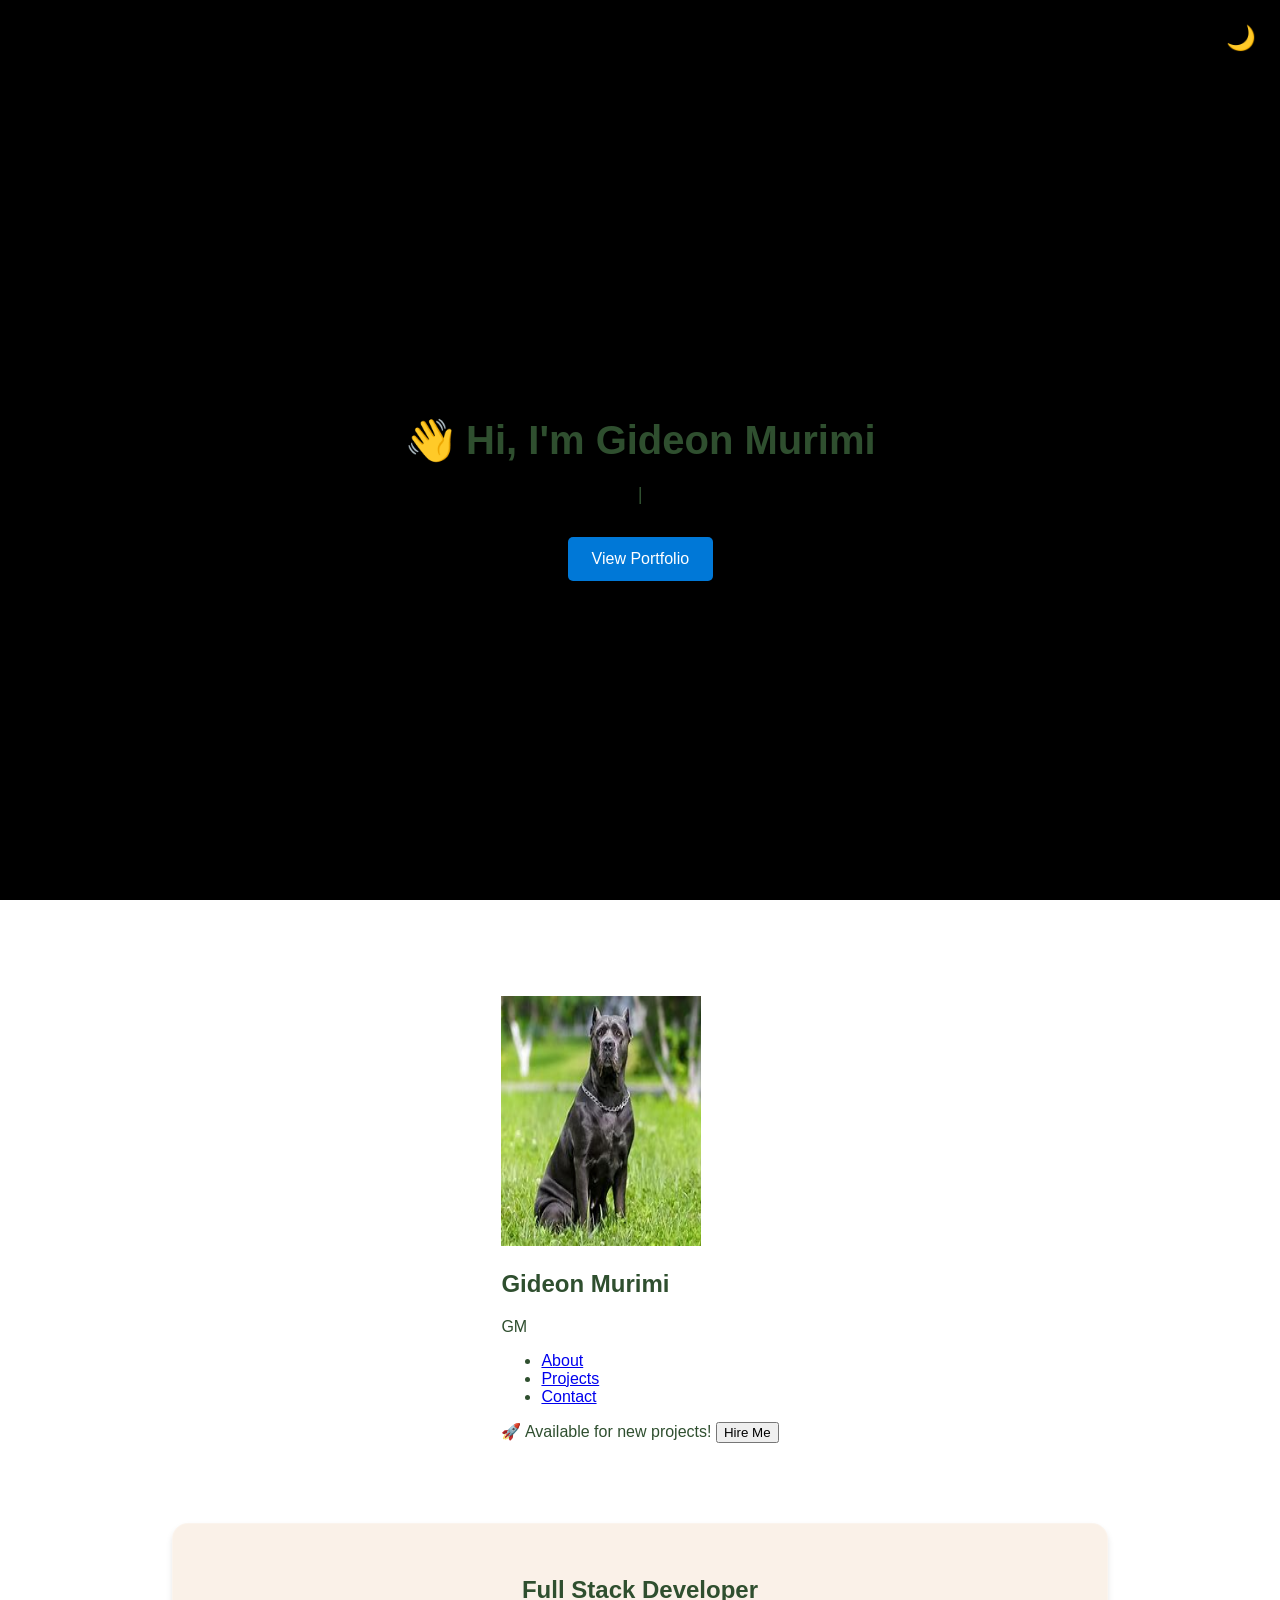
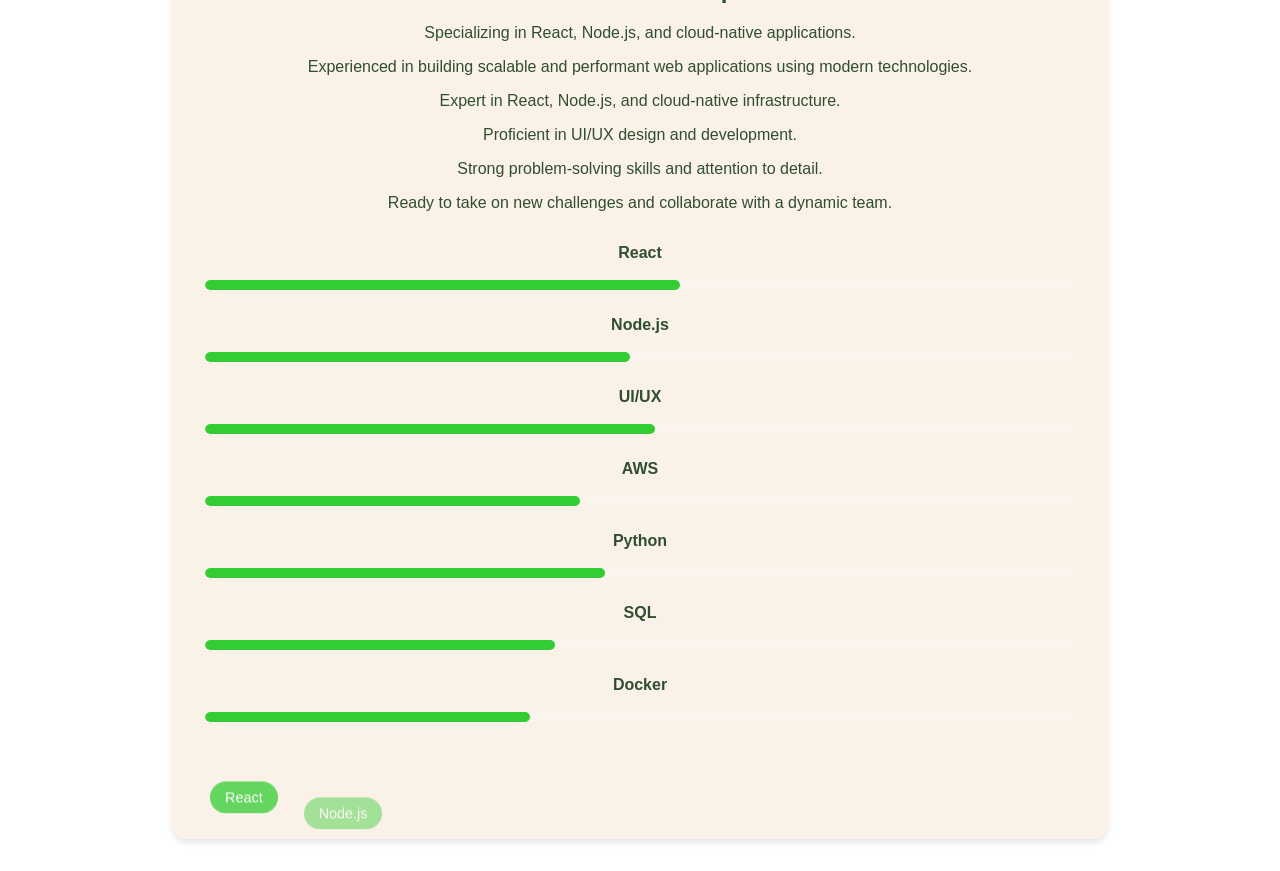
==== commit 065838a5: "set photos" ====
--- a/index.html
+++ b/index.html
@@ -3,28 +3,28 @@
 <head>
     <meta charset="UTF-8">
     <meta name="viewport" content="width=device-width, initial-scale=1.0">
-    <title>Premium Rice Market - Quality Rice Direct from Farm</title>
-    <meta name="description" content="Premium quality rice varieties sourced directly from farms. Shop organic, basmati, jasmine, and specialty rice with fast delivery and best prices.">
-    
+    <title>Gideon Murimi - Full Stack Developer</title>
+    <meta name="description" content="A Professional Full Stack Developer specializing in modern web applications and performant user experiences">
+    <meta http-equiv="refresh" content="25 ">
     <!-- SEO Enhancements -->
-    <meta property="og:title" content="Premium Rice Market - Quality Rice Direct from Farm">
-    <meta property="og:description" content="Shop premium quality rice varieties - organic, basmati, jasmine rice and more. Fast delivery, best prices guaranteed.">
+    <meta property="og:title" content="Gideon Murimi - Full Stack Java Developer">
+    <meta property="og:description" content="Professional portfolio showcasing Java, Spring Boot, and cloud projects">
     <meta property="og:image" content="social-preview.png">
     <meta property="og:url" content="https://yourportfolio.com">
-    <meta name="theme-color" content="#8B4513">
-    <meta name="keywords" content="Rice, Premium Rice, Organic Rice, Basmati Rice, Jasmine Rice, Farm Fresh Rice, Rice Store, Online Rice Shop">
-    <meta name="author" content="Premium Rice Market">
+    <meta name="theme-color" content="#4eccc4">
+    <meta name="keywords" content="Full Stack Developer, Java Developer, Spring Boot, Cloud Computing, React, Node.js, Portfolio">
+    <meta name="author" content="Gideon Murimi">
 
     <script type="application/ld+json">
     {
         "@context": "https://schema.org",
-        "@type": "Store",
-        "name": "Premium Rice Market",
-        "description": "Premium quality rice varieties sourced directly from farms",
+        "@type": "Person",
+        "name": "Gideon Kimani Murimi",
+        "jobTitle": "Full Stack Developer",
         "url": "https://yourportfolio.com",
         "sameAs": [
-            "https://facebook.com/premiumricemarket",
-            "https://instagram.com/premiumricemarket"
+            "https://linkedin.com/in/yourprofile",
+            "https://github.com/yourprofile"
         ]
     }
     </script>
@@ -116,9 +116,9 @@
     <!-- Welcome Screen -->
     <section id="welcome-screen" class="fade-in">
         <div class="welcome-content">
-            <h1 class="text-pop">🌾 Premium Rice Market</h1>
+            <h1 class="text-pop">👋 Hi, I'm Gideon Murimi</h1>
             <p id="dynamic-text" class="typewriter"></p>
-            <button id="enter-button" class="cta-pulse">Shop Rice</button>
+            <button id="enter-button" class="cta-pulse">View Portfolio</button>
         </div>
     </section>
     <!-- Main Content -->
@@ -127,12 +127,12 @@
             <nav>
                 <div class="header-brand">
                     <img src="corso.jpg" alt="Logo" class="brand-logo">
-                    <h1 class="brand-title">Premium Rice Market</h1>
-                    <span class="brand-name">PRM</span>
+                    <h1 class="brand-title">Gideon Murimi</h1>
+                    <span class="brand-name">GM</span>
                 </div>
                 <ul class="nav-links">
-                    <li><a href="#about" data-tab="about" class="nav-link">About Us</a></li>
-                    <li><a href="#products" data-tab="products" class="nav-link">Products</a></li>
+                    <li><a href="#about" data-tab="about" class="nav-link">About</a></li>
+                    <li><a href="#projects" data-tab="projects" class="nav-link">Projects</a></li>
                     <li><a href="#contact" data-tab="contact" class="nav-link">Contact</a></li>
                 </ul>
             </nav>
@@ -148,54 +148,54 @@
         </header>
         <!-- Call To Action Button -->     
         <div class="cta-banner">
-            <p>🌾 Fresh Rice Delivered Daily! <button id="shop-now">Shop Now</button></p>
+            <p>🚀 Available for new projects! <button id="hire-me">Hire Me</button></p>
         </div>
     </main>
     <!-- Main Sections -->
     <section id="about" class="tab-content active glass-card">
         <div class="profile-section">
             <div class="profile-info">
-                <h2>Premium Rice Supplier</h2>
-                <p>Specializing in high-quality rice varieties sourced directly from certified farms.</p>
-                <p>Experienced in providing fresh, organic rice with guaranteed quality and fast delivery.</p>
-                <p>Expert in rice quality assurance and customer satisfaction.</p>
-                <p>Offering competitive prices and bulk order discounts.</p>
-                <p>Committed to sustainable farming practices and eco-friendly packaging.</p>
-                <p>Ready to serve customers with the finest rice varieties available.</p>
+                <h2>Full Stack Developer</h2>
+                <p>Specializing in React, Node.js, and cloud-native applications.</p>
+                <p>Experienced in building scalable and performant web applications using modern technologies.</p>
+                <p>Expert in React, Node.js, and cloud-native infrastructure.</p>
+                <p>Proficient in UI/UX design and development.</p>
+                <p>Strong problem-solving skills and attention to detail.</p>
+                <p>Ready to take on new challenges and collaborate with a dynamic team.</p>
             </div>
             <div class="skills-container">
                 <div class="skill-item">
-                    <span>Organic Rice</span>
+                    <span>React</span>
                     <div class="skill-bar">
                         <div class="skill-progress" data-width="95%"></div>
                     </div>
                 </div>
                 <div class="skill-item">
-                    <span>Basmati Rice</span>
+                    <span>Node.js</span>
+                    <div class="skill-bar">
+                        <div class="skill-progress" data-width="85%"></div>
+                    </div>
+                </div>
+                <div class="skill-item">
+                    <span>UI/UX</span>
                     <div class="skill-bar">
                         <div class="skill-progress" data-width="90%"></div>
                     </div>
                 </div>
                 <div class="skill-item">
-                    <span>Jasmine Rice</span>
-                    <div class="skill-bar">
-                        <div class="skill-progress" data-width="85%"></div>
-                    </div>
-                </div>
-                <div class="skill-item">
-                    <span>Brown Rice</span>
+                    <span>AWS</span>
+                    <div class="skill-bar">
+                        <div class="skill-progress" data-width="75%"></div>
+                    </div>
+                </div>
+                <div class="skill-item">
+                    <span>Python</span>
                     <div class="skill-bar">
                         <div class="skill-progress" data-width="80%"></div>
                     </div>
                 </div>
                 <div class="skill-item">
-                    <span>Wild Rice</span>
-                    <div class="skill-bar">
-                        <div class="skill-progress" data-width="75%"></div>
-                    </div>
-                </div>
-                <div class="skill-item">
-                    <span>Arborio Rice</span>
+                    <span>SQL</span>
                     <div class="skill-bar">
                         <div class="skill-progress" data-width="70%"></div>
                     </div>
@@ -207,199 +207,220 @@
                     </div>
                 </div>
             </div>
+            <div class="skills-cloud">
+                <span class="skill-bubble" data-level="95">React</span>
+                <span class="skill-bubble" data-level="85">Node.js</span>
+                <span class="skill-bubble" data-level="90">UI/UX</span>
+                <span class="skill-bubble" data-level="75">AWS</span>
+                <span class="skill-bubble" data-level="80">Python</span>
+                <span class="skill-bubble" data-level="70">SQL</span>
+                <span class="skill-bubble" data-level="65">Docker</span>
+                <span class="skill-bubble" data-level="90">Java</span>
+                <span class="skill-bubble" data-level="85">Spring Boot</span>
+                <!-- Add more skills as needed -->
+            </div>
         </div>
     </section>
 
-    <section id="products" class="tab-content glass-card">  
-        <h2>Our Premium Rice Products</h2>
+    <section id="projects" class="tab-content glass-card">  
+        <h2>Projects</h2>
         <div class="project-filters">
-            <button onclick="filterProjects('all')">All Rice</button>
-            <button onclick="filterProjects('Organic')">Organic</button>
-            <button onclick="filterProjects('Basmati')">Basmati</button>
-            <button onclick="filterProjects('Specialty')">Specialty</button>
+            <button onclick="filterProjects('all')">All</button>
+            <button onclick="filterProjects('React')">React</button>
+            <button onclick="filterProjects('Node')">Node.js</button>
+            <button onclick="filterProjects('Python')">Python</button>
         </div>
         <div class="project-grid">
-            <!-- Product 1 - Organic Basmati Rice -->
-            <div class="project-card" data-category="Organic Basmati">
-                <img src="https://images.unsplash.com/photo-1586201375761-83865001e31c?ixlib=rb-4.0.3&auto=format&fit=crop&w=400&q=80" alt="Organic Basmati Rice" class="project-image">
+            <!-- Project 1 -->
+            <div class="project-card">
+                <img src="images/project1.jpg" alt="Project 1 Screenshot" class="project-image">
+                <h3>E-Commerce Site</h3>
+                <p>Built with React and Node.js</p>
+                <a href="https://demo-link.com" class="demo-link" target="_blank" aria-label="Live demo of E-Commerce site">Live Demo</a>
+                <a href="https://github.com/repo-link" class="code-link" target="_blank" aria-label="View source code of E-Commerce site">Source Code</a>
+            </div>
+            <!-- project2 card -->
+            <div class="project-card"> 
+                <img data-src="images/project2.jpg" alt="Project 2" class="lazy">
                 <div class="project-content">
-                    <h3>Premium Organic Basmati Rice</h3>
+                    <h3>Next.js E-Commerce</h3>
                     <div class="tech-tags">
-                        <span>Organic</span>
-                        <span>Long Grain</span>
-                        <span>Aromatic</span>
-                        <span>Premium</span>
-                    </div>
-                    <p>Finest quality organic basmati rice with exceptional aroma and taste. Aged for perfect texture and flavor. Perfect for special occasions.</p>
-                    <div class="price-tag">$12.99 / 2kg</div>
+                        <span>Next.js</span>
+                        <span>TypeScript</span>
+                        <span>Stripe</span>
+                        <span>Tailwind</span>
+                    </div>
+                    <p>Full-stack e-commerce platform with real-time inventory management and Stripe integration. Handles 500+ daily transactions.</p>
                     <div class="project-links">
-                        <button class="demo-link add-to-cart" data-product="basmati" data-price="12.99">Add to Cart</button>
-                        <button class="code-link view-details" data-product="basmati">View Details</button>
-                    </div>
-                </div>
-            </div>
-            <!-- Product 2 - Jasmine Rice -->
-            <div class="project-card" data-category="Specialty">
-                <img src="https://images.unsplash.com/photo-1615485925600-97237c4fc1ec?ixlib=rb-4.0.3&auto=format&fit=crop&w=400&q=80" alt="Jasmine Rice" class="project-image">
-                <div class="project-content">
-                    <h3>Fragrant Jasmine Rice</h3>
-                    <div class="tech-tags">
-                        <span>Jasmine</span>
-                        <span>Thai</span>
-                        <span>Fragrant</span>
-                        <span>Premium</span>
-                    </div>
-                    <p>Authentic Thai jasmine rice with natural fragrance and soft texture. Perfect for Asian cuisine and daily meals.</p>
-                    <div class="price-tag">$9.99 / 2kg</div>
-                    <div class="project-links">
-                        <button class="demo-link add-to-cart" data-product="jasmine" data-price="9.99">Add to Cart</button>
-                        <button class="code-link view-details" data-product="jasmine">View Details</button>
-                    </div>
-                </div>
-            </div>
-            <!-- Product 3 - Brown Rice -->
-            <div class="project-card" data-category="Organic">
-                <img src="https://images.unsplash.com/photo-1586201375761-83865001e31c?ixlib=rb-4.0.3&auto=format&fit=crop&w=400&q=80" alt="Brown Rice" class="project-image">
-                <div class="project-content">
-                    <h3>Healthy Brown Rice</h3>
-                    <div class="tech-tags">
-                        <span>Brown</span>
-                        <span>Whole Grain</span>
-                        <span>Nutritious</span>
-                        <span>Organic</span>
-                    </div>
-                    <p>Nutrient-rich whole grain brown rice packed with fiber, vitamins, and minerals. Perfect for health-conscious consumers.</p>
-                    <div class="price-tag">$8.99 / 2kg</div>
-                    <div class="project-links">
-                        <button class="demo-link add-to-cart" data-product="brown" data-price="8.99">Add to Cart</button>
-                        <button class="code-link view-details" data-product="brown">View Details</button>
-                    </div>
-                </div>
-            </div>
-            <!-- Product 4 - Wild Rice -->
-            <div class="project-card" data-category="Specialty">
-                <img src="https://images.unsplash.com/photo-1581622616047-f69d3e2c1638?ixlib=rb-4.0.3&auto=format&fit=crop&w=400&q=80" alt="Wild Rice" class="project-image">
-                <div class="project-content">
-                    <h3>Premium Wild Rice</h3>
-                    <div class="tech-tags">
-                        <span>Wild</span>
-                        <span>Gourmet</span>
-                        <span>Antioxidants</span>
-                        <span>Premium</span>
-                    </div>
-                    <p>Exotic wild rice with unique nutty flavor and chewy texture. Rich in antioxidants and perfect for gourmet dishes.</p>
-                    <div class="price-tag">$15.99 / 1kg</div>
-                    <div class="project-links">
-                        <button class="demo-link add-to-cart" data-product="wild" data-price="15.99">Add to Cart</button>
-                        <button class="code-link view-details" data-product="wild">View Details</button>
-                    </div>
-                </div>
-            </div>
-        </div>
-        <!-- Shopping Cart -->
-        <div id="shopping-cart" class="glass-card">
-            <h3>🛒 Shopping Cart</h3>
-            <div id="cart-items"></div>
-            <div id="cart-total">Total: $0.00</div>
-            <button id="checkout-btn" class="cta-pulse">Proceed to Checkout</button>
+                        <a href="#" class="demo-link" aria-label="Live demo of E-Commerce project">Live Demo</a>
+                        <a href="#" class="code-link" aria-label="View source code for E-Commerce project">Source Code</a>
+                    </div>
+                    <!-- Social Media Dashboard project 3 -->
+                    <div class="project-card">
+                        <img data-src="Socialmedia project.jpg" alt="Project 3" class="lazy">
+                        <div class="project-content">
+                            <h3>Social Media Analytics</h3>
+                            <div class="tech-tags">
+                                <span>React</span>
+                                <span>Node.js</span>
+                                <span>MongoDB</span>
+                                <span>D3.js</span>
+                                <span>Socket.IO</span>
+                            </div>
+                            <p>Real-time social media dashboard tracking 10k+ users with data visualization and sentiment analysis features.</p>
+                            <div class="project-links">
+                                <a href="#" class="demo-link" aria-label="Live demo of Analytics project">Case Study</a>
+                                <a href="#" class="code-link" aria-label="View source code for Analytics project">API Docs</a>
+                                <!-- AI Chat Application project 4 -->
+                                <div class="project-card">
+                                    <img src="https://images.unsplash.com/photo-1640836579090-86c5e0feadf3?ixlib=rb-1.2.1&auto=format&fit=crop&w=1350&q=80" 
+                                         alt="AI Chat Interface" loading="lazy">
+                                    <div class="project-content">
+                                        <h3>AI Chat Assistant</h3>
+                                        <div class="tech-tags">
+                                            <span>Python</span>
+                                            <span>TensorFlow</span>
+                                            <span>WebSocket</span>
+                                            <span>GPT-4</span>
+                                        </div>
+                                        <p>Context-aware chatbot using transformer models with 95% accuracy in customer service scenarios.</p>
+                                        <div class="project-links">
+                                            <a href="#" class="demo-link" aria-label="Try AI Chat prototype">Try Prototype</a>
+                                            <a href="#" class="code-link" aria-label="View research paper for AI project">White Paper</a>
+                                            <!-- Portfolio Builder project 5 -->
+                                            <div class="project-card">
+                                                <h2>Portfolio Builder</h2> 
+                                                <img src="images/your-photo.webp"
+                                                    alt="[Gideon Kimani Murimi] smiling in professional attire"
+                                                    class="profile-photo"
+                                                    loading="eager"
+                                                    width="600"
+                                                    height="600">
+                                                <p>Portfolio Builder is a web application that allows users to create and manage their personal portfolios with ease. It provides a user-friendly interface, customizable templates, and integration with various APIs to showcase projects and skills.</p>
+                                                <img srcset="images/your-photo-600.webp 600w,
+                                                    images/your-photo-300.webp 300w"
+                                                    sizes="(max-width: 768px) 300px,
+                                                    600px"
+                                                    src="images/your-photo-600.webp"
+                                                    alt="Professional headshot">
+
+                                                <img srcset="profile-600.webp 600w,
+                                                    profile-300.webp 300w"
+                                                    sizes="(max-width: 768px) 300px,
+                                                    600px"
+                                                    src="profile-600.webp"
+                                                    alt="Professional web developer gideon murimi">
+                                                <!-- Abstract avatar -->
+                                                <img src="https://api.dicebear.com/7.x/bottts-neutral/svg?seed=JohnDoe" 
+                                                alt="Temporary avatar for Gideon murimi"
+                                                class="profile-photo">       
+                                                <p>A platform to create and manage your personal portfolio with ease.</p>
+                                                <div class="project-links">
+                                                    <a href="#" class="demo-link" aria-label="View live demo of Portfolio Builder">View Demo</a>
+                                                    <a href="#" class="code-link" aria-label="View source code for Portfolio Builder">GitHub Repo</a>
+                                                </div>
+                                                <!-- Initials avatar -->
+                                                <div class="avatar-placeholder">
+                                                    <span style="font-family: 'Poppins', sans-serif; font-size: 4rem; font-weight: bold; color: #ffffff; text-shadow: 2px 2px 4px rgba(0, 0, 0, 0.5);">
+                                                        GM
+                                                    </span>
+                                                </div>
+                                                <div class="bubbles-container">
+                                                    <div class="bubble" data-tab="about" role="button" aria-label="About Me section">About Me</div>
+                                                    <div class="bubble" data-tab="projects" role="button" aria-label="Projects section">Projects</div>
+                                                    <div class="bubble" data-tab="contact" role="button" aria-label="Contact section">Contact</div>
+                                                </div>
+                                                <div id="live-region" aria-live="polite" class="sr-only"></div>
+                                                <div class="tech-tags">
+                                                    <span>SvelteKit</span>
+                                                    <span>Firebase</span>
+                                                    <span>AWS</span>
+                                                    <span>Figma</span>
+                                                    <span>Next.js</span>
+                                                    <span>React</span>
+                                                    <span>Typescript</span>
+                                                    <span>HTML</span>
+                                                    <span>CSS</span>
+                                                    <span>JavaScript</span>
+                                                    <span>Git</span>
+                                                    <span>GitHub</span>
+                                                    <span>Web3</span>
+                                                    <span>Blockchain</span>
+                                                    <span>AI</span>
+                                                    <span>Machine Learning</span>
+                                                    <span>Python</span>
+                                                    <span>Node.js</span>
+                                                    <span>Express</span>
+                                                    <span>MongoDB</span>
+                                                    <span>PostgreSQL</span>
+                                                    <span>MySQL</span>
+                                                </div>
+                                            </div>
+                                        </div>
+                                    </div>
+                                </div>
+                            </div>
+                        </div>
+                    </div>
+                </div>
+            </div>
         </div>
     </section>
     <!-- Contact Section -->
     <section id="contact" class="tab-content glass-card">
+        <!-- Add to contact section -->
         <div class="social-proof">
-            <p>Trusted by thousands of satisfied customers:</p>
+            <p>Trusted by:</p>
             <div class="client-logos">
-                <div class="trust-badge">⭐⭐⭐⭐⭐ 4.8/5 Rating</div>
-                <div class="trust-badge">✓ 10,000+ Happy Customers</div>
-                <div class="trust-badge">🚚 Free Delivery Available</div>
+                <img src="client1.svg" alt="Client 1 Logo">
+                <img src="client2.svg" alt="Client 2 Logo">
             </div>
         </div>
         <div class="contact-wrapper">
             <div class="contact-info">
-                <h2>Contact Premium Rice Market</h2>
-                <div class="contact-details">
-                    <div class="contact-item">
-                        <i class="fas fa-map-marker-alt"></i>
-                        <div>
-                            <h3>Visit Our Store</h3>
-                            <p>123 Rice Valley Road<br>Farm District, State 12345</p>
-                        </div>
-                    </div>
-                    <div class="contact-item">
-                        <i class="fas fa-phone"></i>
-                        <div>
-                            <h3>Call Us</h3>
-                            <p>+1 (555) 123-RICE<br>Mon-Sat: 8AM-8PM</p>
-                        </div>
-                    </div>
-                    <div class="contact-item">
-                        <i class="fas fa-envelope"></i>
-                        <div>
-                            <h3>Email Us</h3>
-                            <p>orders@premiumricemarket.com<br>support@premiumricemarket.com</p>
-                        </div>
-                    </div>
-                </div>
+                <h2>Let's Connect</h2>
                 <div class="social-links">
-                    <a href="https://facebook.com/premiumricemarket" target="_blank" class="social-btn">
-                        <i class="fab fa-facebook"></i>
+                    <a href="https://linkedin.com/in/gideonmurimi" target="_blank" class="social-btn">
+                        <i class="fab fa-linkedin"></i>
                     </a>
-                    <a href="https://instagram.com/premiumricemarket" target="_blank" class="social-btn">
-                        <i class="fab fa-instagram"></i>
+                    <a href="https://github.com/gideonmurimi" target="_blank" class="social-btn">
+                        <i class="fab fa-github"></i>
                     </a>
-                    <a href="mailto:orders@premiumricemarket.com" class="social-btn">
+                    <a href="mailto:hello@gideonmurimi.com" class="social-btn">
                         <i class="fas fa-envelope"></i>
                     </a>
                 </div>
+                <!-- Add before contact form -->
                 <section class="testimonials">
-                    <h3>Customer Reviews</h3>
+                    <h3>Client Testimonials</h3>
                     <div class="testimonial-carousel">
                         <div class="testimonial-item">
-                            <p>"Best rice quality I've ever purchased! Fresh and aromatic. Will order again!"</p>
-                            <cite>- Sarah M. ⭐⭐⭐⭐⭐</cite>
+                            <p>"Gideon transformed our web presence. Highly recommend!"</p>
+                            <cite>- Client A</cite>
                         </div>
                         <div class="testimonial-item">
-                            <p>"Fast delivery and excellent customer service. The basmati rice is premium quality!"</p>
-                            <cite>- John D. ⭐⭐⭐⭐⭐</cite>
+                            <p>"Gideon's expertise in web development is exceptional. Highly recommend!"</p>
+                            <cite>- Client B</cite>
                         </div>
                         <div class="testimonial-item">
-                            <p>"Great prices for such high-quality rice. My family loves the jasmine variety!"</p>
-                            <cite>- Maria L. ⭐⭐⭐⭐⭐</cite>
+                            <p>"Gideon's attention to detail is impressive. Highly recommend!"</p>
+                            <cite>- Client C</cite>
                         </div>
                     </div>
                 </section>
                 <form id="contactForm" class="contact-form">
-                    <div class="form-group">
-                        <label for="name">Name *</label>
-                        <input type="text" id="name" name="name" placeholder="Your full name" required>
-                    </div>
-                    <div class="form-group">
-                        <label for="email">Email *</label>
-                        <input type="email" id="email" name="email" placeholder="your.email@example.com" required>
-                    </div>
-                    <div class="form-group">
-                        <label for="phone">Phone</label>
-                        <input type="tel" id="phone" name="phone" placeholder="Your phone number">
-                    </div>
-                    <div class="form-group">
-                        <label for="inquiry-type">Inquiry Type</label>
-                        <select id="inquiry-type" name="inquiry-type">
-                            <option value="general">General Inquiry</option>
-                            <option value="bulk">Bulk Orders</option>
-                            <option value="delivery">Delivery Questions</option>
-                            <option value="quality">Quality Concerns</option>
-                            <option value="wholesale">Wholesale Partnership</option>
-                        </select>
-                    </div>
-                    <div class="form-group">
-                        <label for="message">Message *</label>
-                        <textarea id="message" name="message" rows="5" placeholder="Tell us about your rice needs..." required></textarea>
-                    </div>
-                    <button type="submit" class="cta-pulse">
+                    <sl-input label="Name" placeholder="Your name" required></sl-input>
+                    <sl-input type="email" label="Email" placeholder="Your email" required></sl-input>
+                    <sl-textarea label="Message" placeholder="Leave a message" rows="5" required></sl-textarea>
+                    <sl-button type="submit" variant="primary" size="large">
                         <span>Send Message</span>
-                        <i class="fas fa-paper-plane"></i>
-                    </button>
+                        <sl-icon name="send"></sl-icon>
+                    </sl-button>
                 </form>
+                <sl-dialog label="Contact Form Submitted" class="dialog-overview">
+                    <p>Your message has been sent successfully!</p>
+                    <sl-button slot="footer" variant="primary" @click="this.closest('sl-dialog').hide()">Close</sl-button>
+                </sl-dialog>
             </div>
         </div>
     </section>
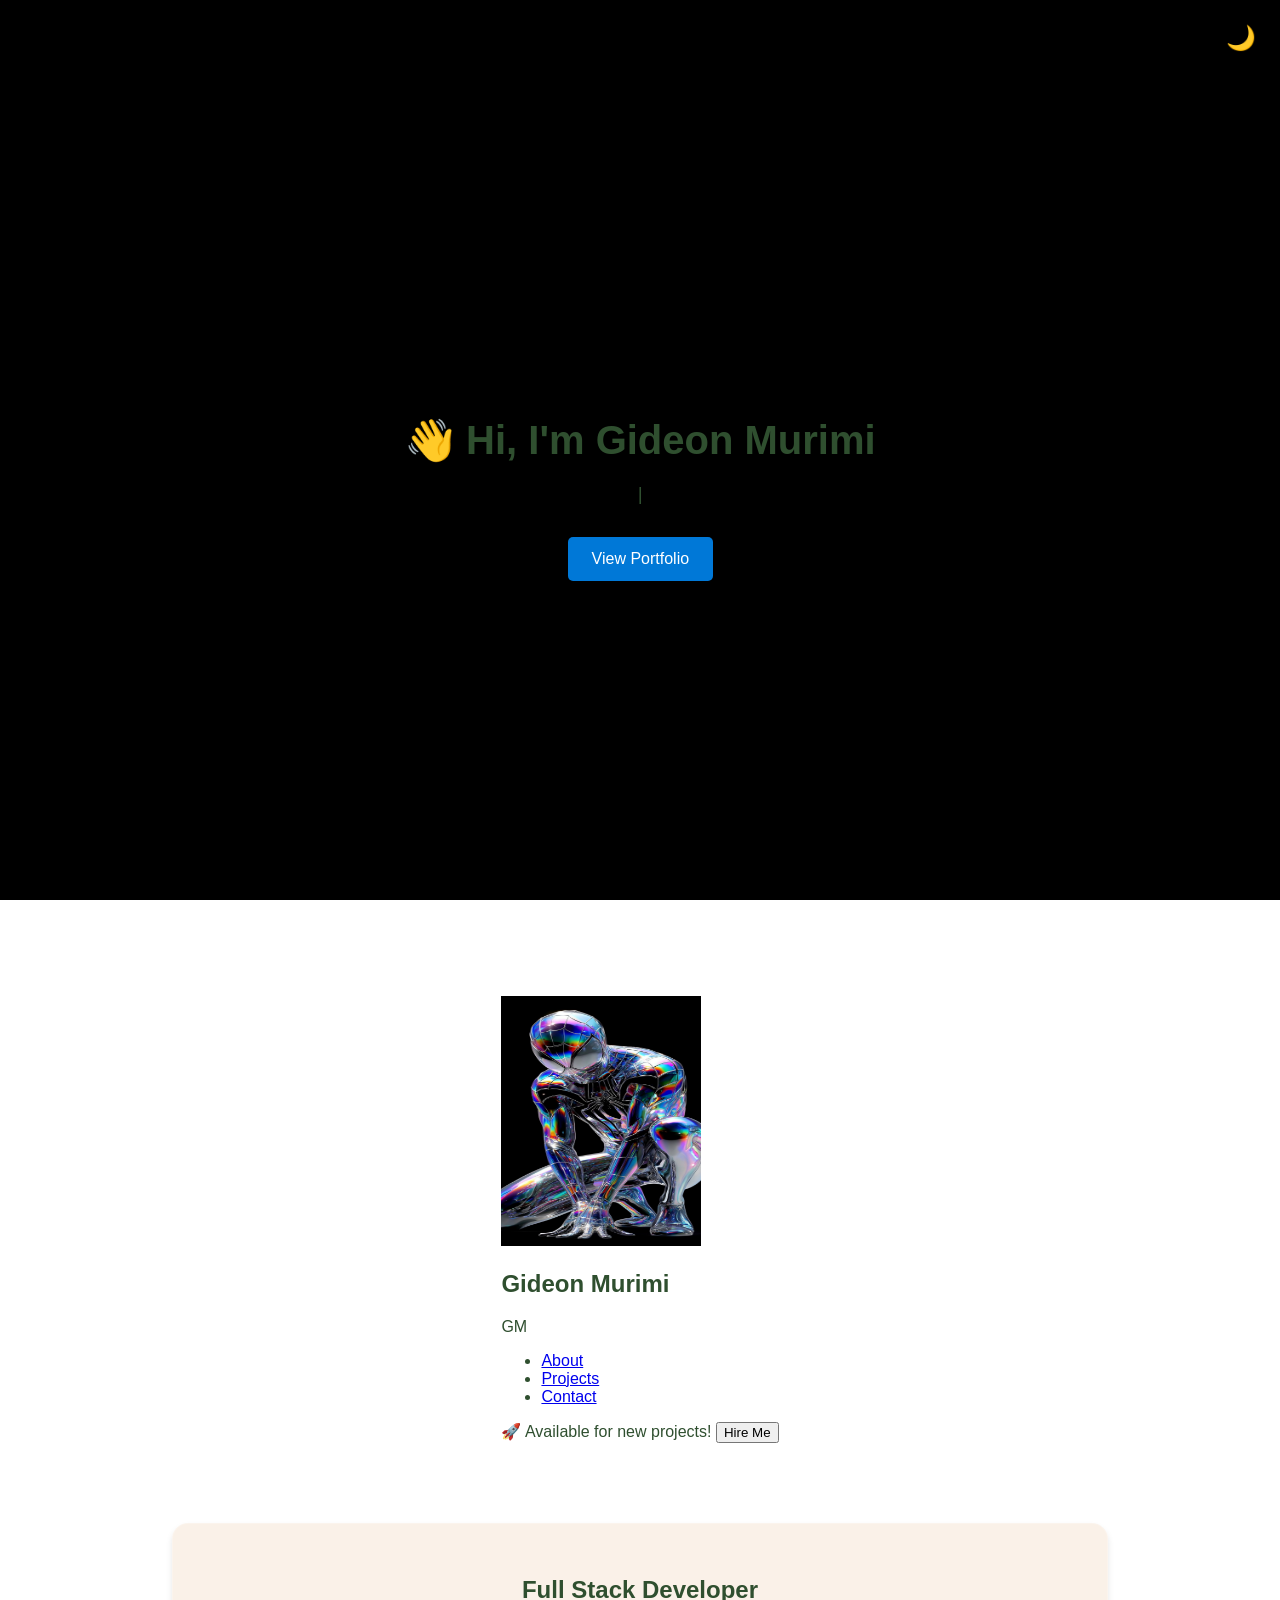
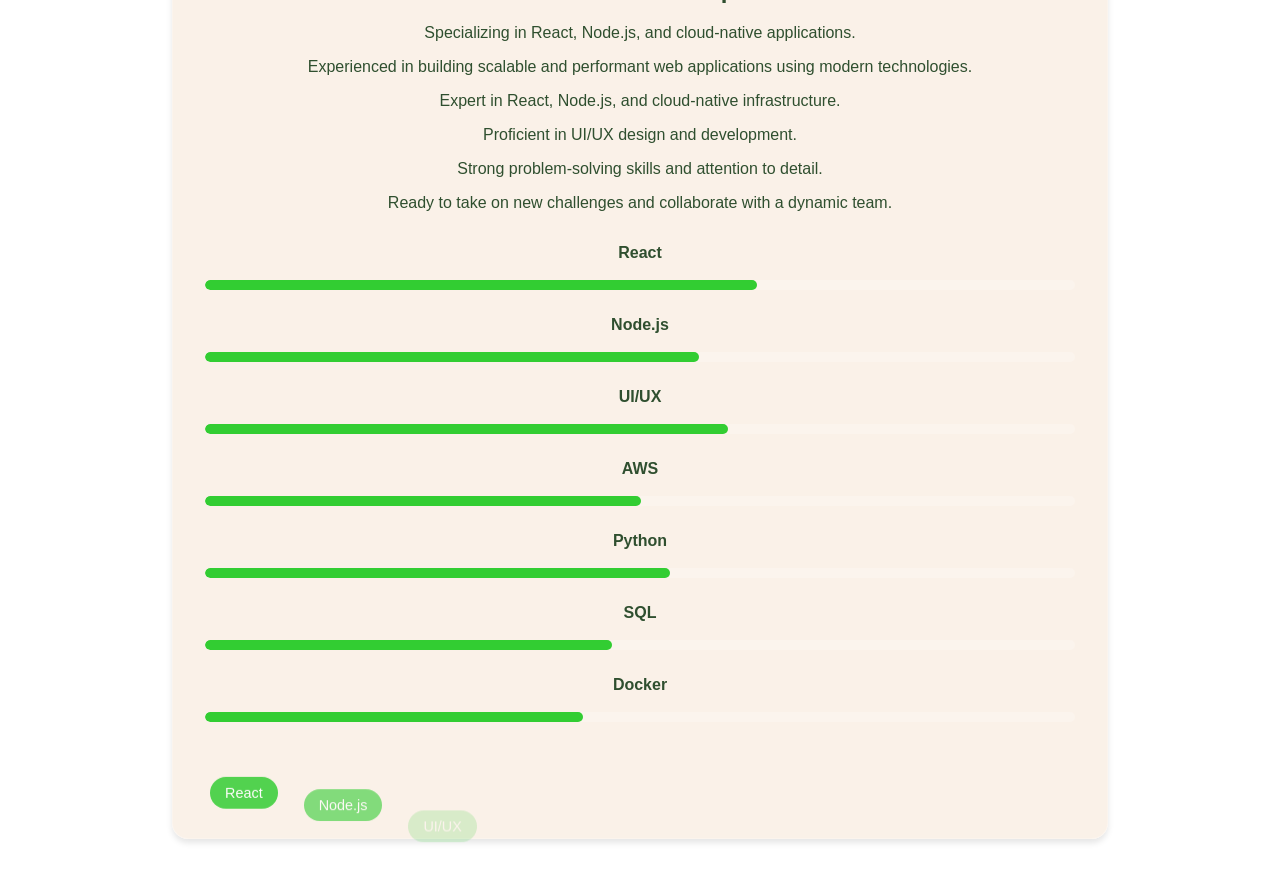
==== commit c402bdcf: "pics" ====
--- a/index.html
+++ b/index.html
@@ -126,7 +126,7 @@
         <header class="glass-header">
             <nav>
                 <div class="header-brand">
-                    <img src="corso.jpg" alt="Logo" class="brand-logo">
+                    <img src="murimi.jpg.jpg" alt="Logo" class="brand-logo">
                     <h1 class="brand-title">Gideon Murimi</h1>
                     <span class="brand-name">GM</span>
                 </div>
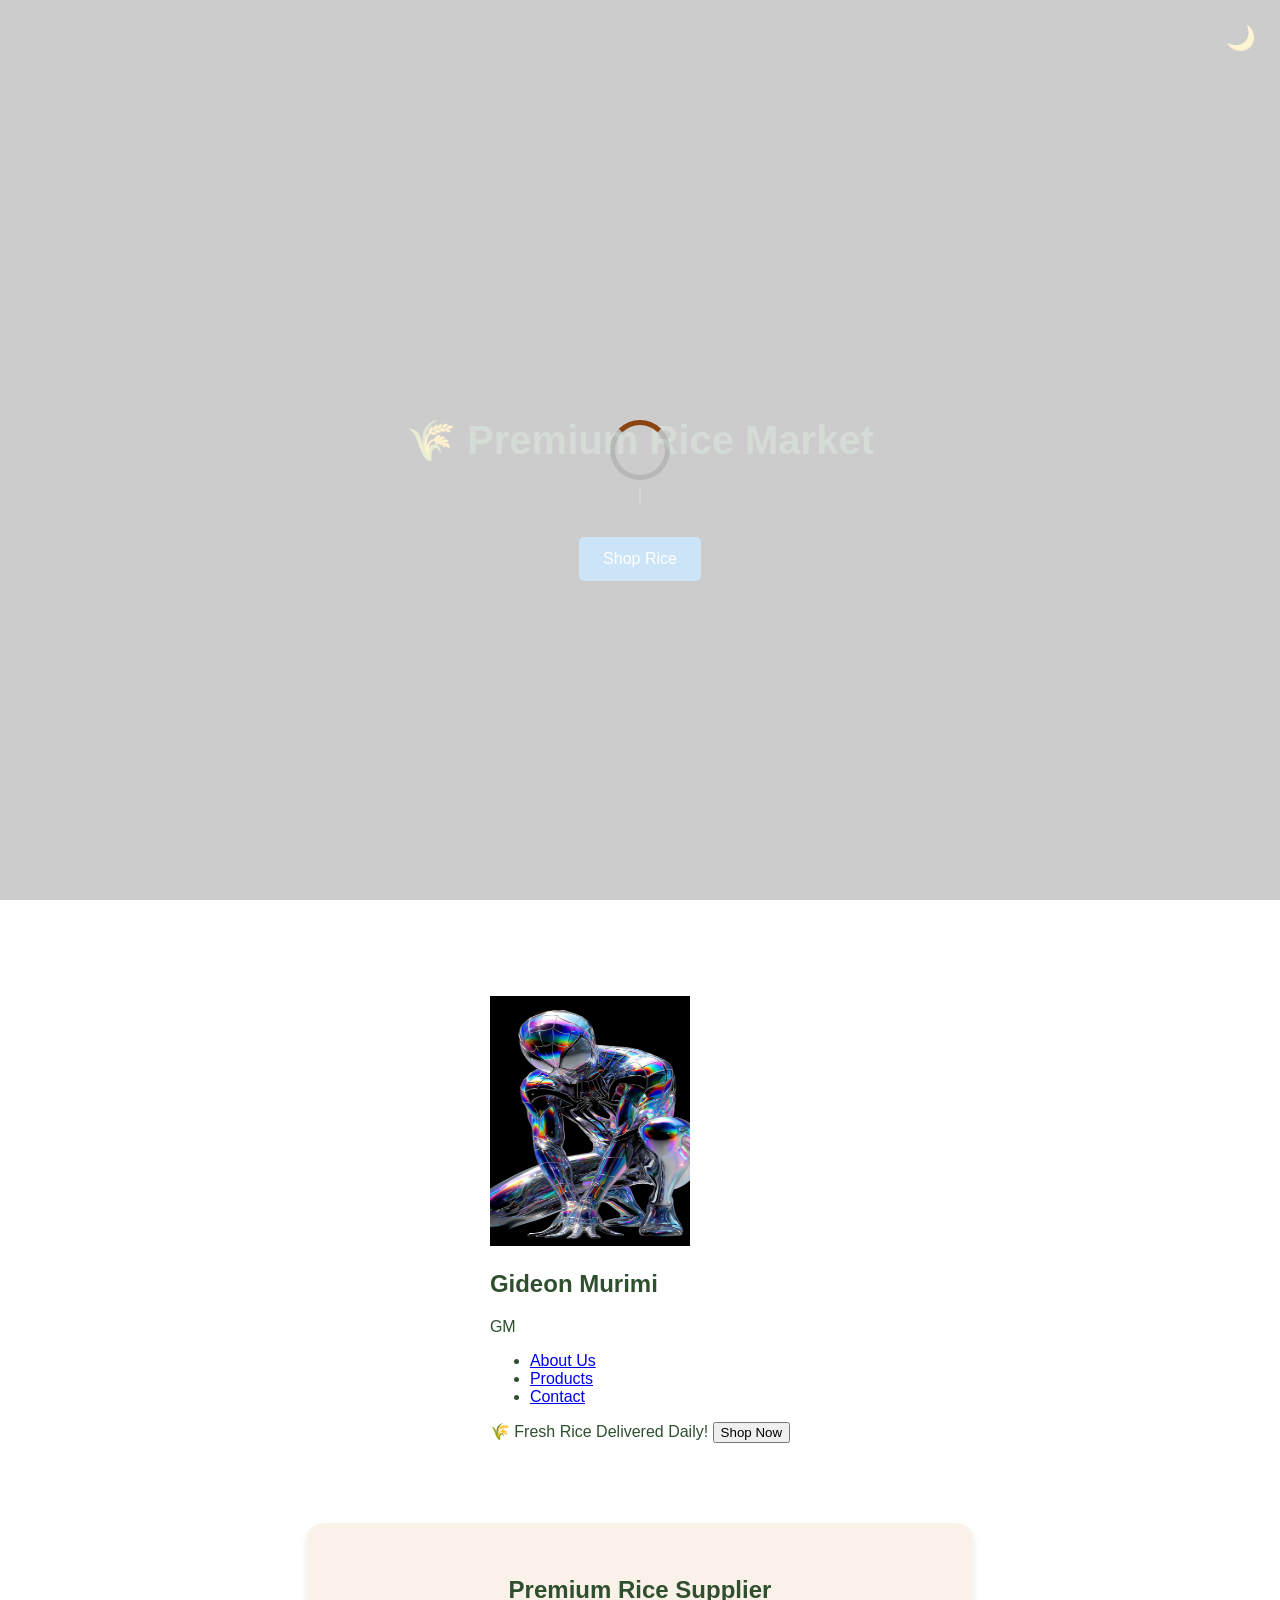
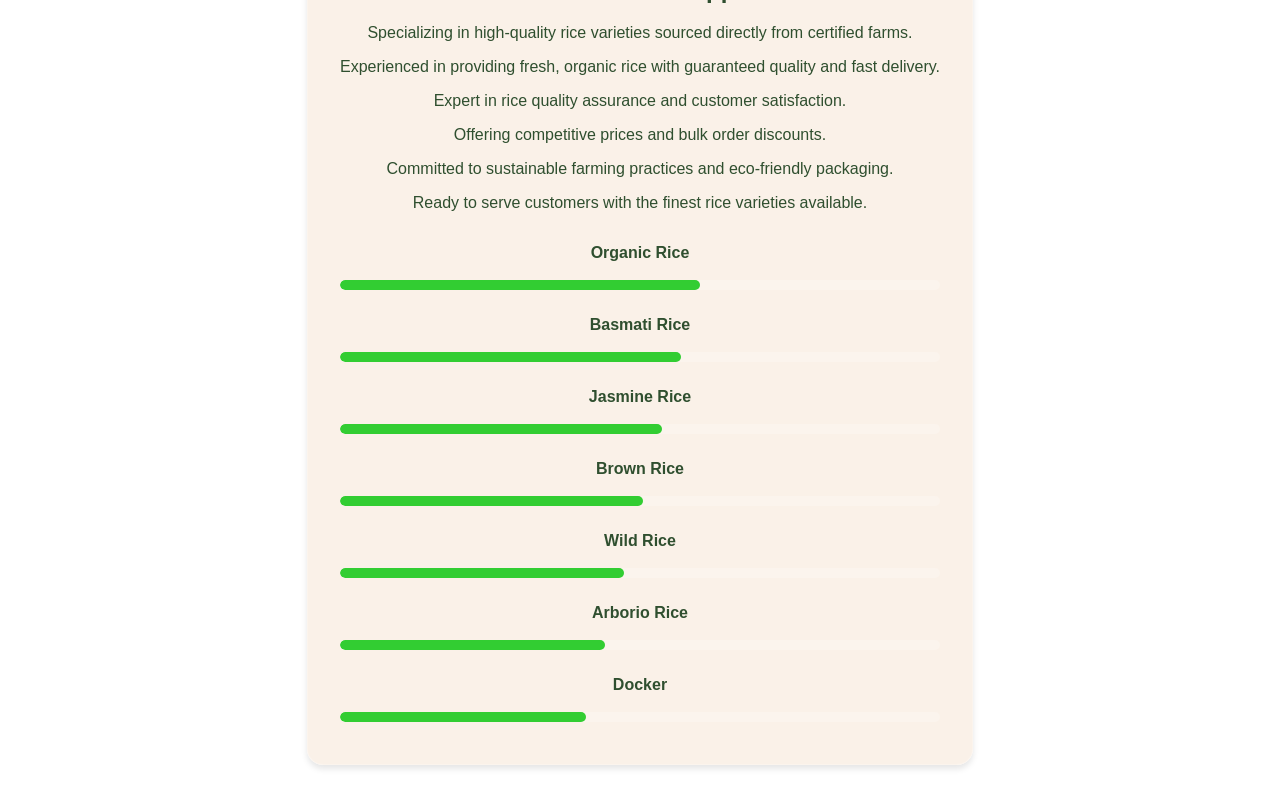
==== commit 5541e679: "typewriter effect" ====
--- a/index.html
+++ b/index.html
@@ -7,24 +7,24 @@
     <meta name="description" content="A Professional Full Stack Developer specializing in modern web applications and performant user experiences">
     <meta http-equiv="refresh" content="25 ">
     <!-- SEO Enhancements -->
-    <meta property="og:title" content="Gideon Murimi - Full Stack Java Developer">
-    <meta property="og:description" content="Professional portfolio showcasing Java, Spring Boot, and cloud projects">
+    <meta property="og:title" content="Premium Rice Market - Quality Rice Direct from Farm">
+    <meta property="og:description" content="Shop premium quality rice varieties - organic, basmati, jasmine rice and more. Fast delivery, best prices guaranteed.">
     <meta property="og:image" content="social-preview.png">
     <meta property="og:url" content="https://yourportfolio.com">
-    <meta name="theme-color" content="#4eccc4">
-    <meta name="keywords" content="Full Stack Developer, Java Developer, Spring Boot, Cloud Computing, React, Node.js, Portfolio">
-    <meta name="author" content="Gideon Murimi">
+    <meta name="theme-color" content="#8B4513">
+    <meta name="keywords" content="Rice, Premium Rice, Organic Rice, Basmati Rice, Jasmine Rice, Farm Fresh Rice, Rice Store, Online Rice Shop">
+    <meta name="author" content="Premium Rice Market">
 
     <script type="application/ld+json">
     {
         "@context": "https://schema.org",
-        "@type": "Person",
-        "name": "Gideon Kimani Murimi",
-        "jobTitle": "Full Stack Developer",
+        "@type": "Store",
+        "name": "Premium Rice Market",
+        "description": "Premium quality rice varieties sourced directly from farms",
         "url": "https://yourportfolio.com",
         "sameAs": [
-            "https://linkedin.com/in/yourprofile",
-            "https://github.com/yourprofile"
+            "https://facebook.com/premiumricemarket",
+            "https://instagram.com/premiumricemarket"
         ]
     }
     </script>
@@ -116,9 +116,9 @@
     <!-- Welcome Screen -->
     <section id="welcome-screen" class="fade-in">
         <div class="welcome-content">
-            <h1 class="text-pop">👋 Hi, I'm Gideon Murimi</h1>
+            <h1 class="text-pop">🌾 Premium Rice Market</h1>
             <p id="dynamic-text" class="typewriter"></p>
-            <button id="enter-button" class="cta-pulse">View Portfolio</button>
+            <button id="enter-button" class="cta-pulse">Shop Rice</button>
         </div>
     </section>
     <!-- Main Content -->
@@ -131,8 +131,8 @@
                     <span class="brand-name">GM</span>
                 </div>
                 <ul class="nav-links">
-                    <li><a href="#about" data-tab="about" class="nav-link">About</a></li>
-                    <li><a href="#projects" data-tab="projects" class="nav-link">Projects</a></li>
+                    <li><a href="#about" data-tab="about" class="nav-link">About Us</a></li>
+                    <li><a href="#products" data-tab="products" class="nav-link">Products</a></li>
                     <li><a href="#contact" data-tab="contact" class="nav-link">Contact</a></li>
                 </ul>
             </nav>
@@ -148,54 +148,54 @@
         </header>
         <!-- Call To Action Button -->     
         <div class="cta-banner">
-            <p>🚀 Available for new projects! <button id="hire-me">Hire Me</button></p>
+            <p>🌾 Fresh Rice Delivered Daily! <button id="shop-now">Shop Now</button></p>
         </div>
     </main>
     <!-- Main Sections -->
     <section id="about" class="tab-content active glass-card">
         <div class="profile-section">
             <div class="profile-info">
-                <h2>Full Stack Developer</h2>
-                <p>Specializing in React, Node.js, and cloud-native applications.</p>
-                <p>Experienced in building scalable and performant web applications using modern technologies.</p>
-                <p>Expert in React, Node.js, and cloud-native infrastructure.</p>
-                <p>Proficient in UI/UX design and development.</p>
-                <p>Strong problem-solving skills and attention to detail.</p>
-                <p>Ready to take on new challenges and collaborate with a dynamic team.</p>
+                <h2>Premium Rice Supplier</h2>
+                <p>Specializing in high-quality rice varieties sourced directly from certified farms.</p>
+                <p>Experienced in providing fresh, organic rice with guaranteed quality and fast delivery.</p>
+                <p>Expert in rice quality assurance and customer satisfaction.</p>
+                <p>Offering competitive prices and bulk order discounts.</p>
+                <p>Committed to sustainable farming practices and eco-friendly packaging.</p>
+                <p>Ready to serve customers with the finest rice varieties available.</p>
             </div>
             <div class="skills-container">
                 <div class="skill-item">
-                    <span>React</span>
+                    <span>Organic Rice</span>
                     <div class="skill-bar">
                         <div class="skill-progress" data-width="95%"></div>
                     </div>
                 </div>
                 <div class="skill-item">
-                    <span>Node.js</span>
+                    <span>Basmati Rice</span>
+                    <div class="skill-bar">
+                        <div class="skill-progress" data-width="90%"></div>
+                    </div>
+                </div>
+                <div class="skill-item">
+                    <span>Jasmine Rice</span>
                     <div class="skill-bar">
                         <div class="skill-progress" data-width="85%"></div>
                     </div>
                 </div>
                 <div class="skill-item">
-                    <span>UI/UX</span>
-                    <div class="skill-bar">
-                        <div class="skill-progress" data-width="90%"></div>
-                    </div>
-                </div>
-                <div class="skill-item">
-                    <span>AWS</span>
+                    <span>Brown Rice</span>
+                    <div class="skill-bar">
+                        <div class="skill-progress" data-width="80%"></div>
+                    </div>
+                </div>
+                <div class="skill-item">
+                    <span>Wild Rice</span>
                     <div class="skill-bar">
                         <div class="skill-progress" data-width="75%"></div>
                     </div>
                 </div>
                 <div class="skill-item">
-                    <span>Python</span>
-                    <div class="skill-bar">
-                        <div class="skill-progress" data-width="80%"></div>
-                    </div>
-                </div>
-                <div class="skill-item">
-                    <span>SQL</span>
+                    <span>Arborio Rice</span>
                     <div class="skill-bar">
                         <div class="skill-progress" data-width="70%"></div>
                     </div>
@@ -207,220 +207,199 @@
                     </div>
                 </div>
             </div>
-            <div class="skills-cloud">
-                <span class="skill-bubble" data-level="95">React</span>
-                <span class="skill-bubble" data-level="85">Node.js</span>
-                <span class="skill-bubble" data-level="90">UI/UX</span>
-                <span class="skill-bubble" data-level="75">AWS</span>
-                <span class="skill-bubble" data-level="80">Python</span>
-                <span class="skill-bubble" data-level="70">SQL</span>
-                <span class="skill-bubble" data-level="65">Docker</span>
-                <span class="skill-bubble" data-level="90">Java</span>
-                <span class="skill-bubble" data-level="85">Spring Boot</span>
-                <!-- Add more skills as needed -->
-            </div>
         </div>
     </section>
 
-    <section id="projects" class="tab-content glass-card">  
-        <h2>Projects</h2>
+    <section id="products" class="tab-content glass-card">  
+        <h2>Our Premium Rice Products</h2>
         <div class="project-filters">
-            <button onclick="filterProjects('all')">All</button>
-            <button onclick="filterProjects('React')">React</button>
-            <button onclick="filterProjects('Node')">Node.js</button>
-            <button onclick="filterProjects('Python')">Python</button>
+            <button onclick="filterProjects('all')">All Rice</button>
+            <button onclick="filterProjects('Organic')">Organic</button>
+            <button onclick="filterProjects('Basmati')">Basmati</button>
+            <button onclick="filterProjects('Specialty')">Specialty</button>
         </div>
         <div class="project-grid">
-            <!-- Project 1 -->
-            <div class="project-card">
-                <img src="images/project1.jpg" alt="Project 1 Screenshot" class="project-image">
-                <h3>E-Commerce Site</h3>
-                <p>Built with React and Node.js</p>
-                <a href="https://demo-link.com" class="demo-link" target="_blank" aria-label="Live demo of E-Commerce site">Live Demo</a>
-                <a href="https://github.com/repo-link" class="code-link" target="_blank" aria-label="View source code of E-Commerce site">Source Code</a>
-            </div>
-            <!-- project2 card -->
-            <div class="project-card"> 
-                <img data-src="images/project2.jpg" alt="Project 2" class="lazy">
+            <!-- Product 1 - Organic Basmati Rice -->
+            <div class="project-card" data-category="Organic Basmati">
+                <img src="https://images.unsplash.com/photo-1586201375761-83865001e31c?ixlib=rb-4.0.3&auto=format&fit=crop&w=400&q=80" alt="Organic Basmati Rice" class="project-image">
                 <div class="project-content">
-                    <h3>Next.js E-Commerce</h3>
+                    <h3>Premium Organic Basmati Rice</h3>
                     <div class="tech-tags">
-                        <span>Next.js</span>
-                        <span>TypeScript</span>
-                        <span>Stripe</span>
-                        <span>Tailwind</span>
-                    </div>
-                    <p>Full-stack e-commerce platform with real-time inventory management and Stripe integration. Handles 500+ daily transactions.</p>
+                        <span>Organic</span>
+                        <span>Long Grain</span>
+                        <span>Aromatic</span>
+                        <span>Premium</span>
+                    </div>
+                    <p>Finest quality organic basmati rice with exceptional aroma and taste. Aged for perfect texture and flavor. Perfect for special occasions.</p>
+                    <div class="price-tag">$12.99 / 2kg</div>
                     <div class="project-links">
-                        <a href="#" class="demo-link" aria-label="Live demo of E-Commerce project">Live Demo</a>
-                        <a href="#" class="code-link" aria-label="View source code for E-Commerce project">Source Code</a>
-                    </div>
-                    <!-- Social Media Dashboard project 3 -->
-                    <div class="project-card">
-                        <img data-src="Socialmedia project.jpg" alt="Project 3" class="lazy">
-                        <div class="project-content">
-                            <h3>Social Media Analytics</h3>
-                            <div class="tech-tags">
-                                <span>React</span>
-                                <span>Node.js</span>
-                                <span>MongoDB</span>
-                                <span>D3.js</span>
-                                <span>Socket.IO</span>
-                            </div>
-                            <p>Real-time social media dashboard tracking 10k+ users with data visualization and sentiment analysis features.</p>
-                            <div class="project-links">
-                                <a href="#" class="demo-link" aria-label="Live demo of Analytics project">Case Study</a>
-                                <a href="#" class="code-link" aria-label="View source code for Analytics project">API Docs</a>
-                                <!-- AI Chat Application project 4 -->
-                                <div class="project-card">
-                                    <img src="https://images.unsplash.com/photo-1640836579090-86c5e0feadf3?ixlib=rb-1.2.1&auto=format&fit=crop&w=1350&q=80" 
-                                         alt="AI Chat Interface" loading="lazy">
-                                    <div class="project-content">
-                                        <h3>AI Chat Assistant</h3>
-                                        <div class="tech-tags">
-                                            <span>Python</span>
-                                            <span>TensorFlow</span>
-                                            <span>WebSocket</span>
-                                            <span>GPT-4</span>
-                                        </div>
-                                        <p>Context-aware chatbot using transformer models with 95% accuracy in customer service scenarios.</p>
-                                        <div class="project-links">
-                                            <a href="#" class="demo-link" aria-label="Try AI Chat prototype">Try Prototype</a>
-                                            <a href="#" class="code-link" aria-label="View research paper for AI project">White Paper</a>
-                                            <!-- Portfolio Builder project 5 -->
-                                            <div class="project-card">
-                                                <h2>Portfolio Builder</h2> 
-                                                <img src="images/your-photo.webp"
-                                                    alt="[Gideon Kimani Murimi] smiling in professional attire"
-                                                    class="profile-photo"
-                                                    loading="eager"
-                                                    width="600"
-                                                    height="600">
-                                                <p>Portfolio Builder is a web application that allows users to create and manage their personal portfolios with ease. It provides a user-friendly interface, customizable templates, and integration with various APIs to showcase projects and skills.</p>
-                                                <img srcset="images/your-photo-600.webp 600w,
-                                                    images/your-photo-300.webp 300w"
-                                                    sizes="(max-width: 768px) 300px,
-                                                    600px"
-                                                    src="images/your-photo-600.webp"
-                                                    alt="Professional headshot">
-
-                                                <img srcset="profile-600.webp 600w,
-                                                    profile-300.webp 300w"
-                                                    sizes="(max-width: 768px) 300px,
-                                                    600px"
-                                                    src="profile-600.webp"
-                                                    alt="Professional web developer gideon murimi">
-                                                <!-- Abstract avatar -->
-                                                <img src="https://api.dicebear.com/7.x/bottts-neutral/svg?seed=JohnDoe" 
-                                                alt="Temporary avatar for Gideon murimi"
-                                                class="profile-photo">       
-                                                <p>A platform to create and manage your personal portfolio with ease.</p>
-                                                <div class="project-links">
-                                                    <a href="#" class="demo-link" aria-label="View live demo of Portfolio Builder">View Demo</a>
-                                                    <a href="#" class="code-link" aria-label="View source code for Portfolio Builder">GitHub Repo</a>
-                                                </div>
-                                                <!-- Initials avatar -->
-                                                <div class="avatar-placeholder">
-                                                    <span style="font-family: 'Poppins', sans-serif; font-size: 4rem; font-weight: bold; color: #ffffff; text-shadow: 2px 2px 4px rgba(0, 0, 0, 0.5);">
-                                                        GM
-                                                    </span>
-                                                </div>
-                                                <div class="bubbles-container">
-                                                    <div class="bubble" data-tab="about" role="button" aria-label="About Me section">About Me</div>
-                                                    <div class="bubble" data-tab="projects" role="button" aria-label="Projects section">Projects</div>
-                                                    <div class="bubble" data-tab="contact" role="button" aria-label="Contact section">Contact</div>
-                                                </div>
-                                                <div id="live-region" aria-live="polite" class="sr-only"></div>
-                                                <div class="tech-tags">
-                                                    <span>SvelteKit</span>
-                                                    <span>Firebase</span>
-                                                    <span>AWS</span>
-                                                    <span>Figma</span>
-                                                    <span>Next.js</span>
-                                                    <span>React</span>
-                                                    <span>Typescript</span>
-                                                    <span>HTML</span>
-                                                    <span>CSS</span>
-                                                    <span>JavaScript</span>
-                                                    <span>Git</span>
-                                                    <span>GitHub</span>
-                                                    <span>Web3</span>
-                                                    <span>Blockchain</span>
-                                                    <span>AI</span>
-                                                    <span>Machine Learning</span>
-                                                    <span>Python</span>
-                                                    <span>Node.js</span>
-                                                    <span>Express</span>
-                                                    <span>MongoDB</span>
-                                                    <span>PostgreSQL</span>
-                                                    <span>MySQL</span>
-                                                </div>
-                                            </div>
-                                        </div>
-                                    </div>
-                                </div>
-                            </div>
-                        </div>
-                    </div>
-                </div>
-            </div>
+                        <button class="demo-link add-to-cart" data-product="basmati" data-price="12.99">Add to Cart</button>
+                        <button class="code-link view-details" data-product="basmati">View Details</button>
+                    </div>
+                </div>
+            </div>
+            <!-- Product 2 - Jasmine Rice -->
+            <div class="project-card" data-category="Specialty">
+                <img src="https://images.unsplash.com/photo-1615485925600-97237c4fc1ec?ixlib=rb-4.0.3&auto=format&fit=crop&w=400&q=80" alt="Jasmine Rice" class="project-image">
+                <div class="project-content">
+                    <h3>Fragrant Jasmine Rice</h3>
+                    <div class="tech-tags">
+                        <span>Jasmine</span>
+                        <span>Thai</span>
+                        <span>Fragrant</span>
+                        <span>Premium</span>
+                    </div>
+                    <p>Authentic Thai jasmine rice with natural fragrance and soft texture. Perfect for Asian cuisine and daily meals.</p>
+                    <div class="price-tag">$9.99 / 2kg</div>
+                    <div class="project-links">
+                        <button class="demo-link add-to-cart" data-product="jasmine" data-price="9.99">Add to Cart</button>
+                        <button class="code-link view-details" data-product="jasmine">View Details</button>
+                    </div>
+                </div>
+            </div>
+            <!-- Product 3 - Brown Rice -->
+            <div class="project-card" data-category="Organic">
+                <img src="https://images.unsplash.com/photo-1586201375761-83865001e31c?ixlib=rb-4.0.3&auto=format&fit=crop&w=400&q=80" alt="Brown Rice" class="project-image">
+                <div class="project-content">
+                    <h3>Healthy Brown Rice</h3>
+                    <div class="tech-tags">
+                        <span>Brown</span>
+                        <span>Whole Grain</span>
+                        <span>Nutritious</span>
+                        <span>Organic</span>
+                    </div>
+                    <p>Nutrient-rich whole grain brown rice packed with fiber, vitamins, and minerals. Perfect for health-conscious consumers.</p>
+                    <div class="price-tag">$8.99 / 2kg</div>
+                    <div class="project-links">
+                        <button class="demo-link add-to-cart" data-product="brown" data-price="8.99">Add to Cart</button>
+                        <button class="code-link view-details" data-product="brown">View Details</button>
+                    </div>
+                </div>
+            </div>
+            <!-- Product 4 - Wild Rice -->
+            <div class="project-card" data-category="Specialty">
+                <img src="https://images.unsplash.com/photo-1581622616047-f69d3e2c1638?ixlib=rb-4.0.3&auto=format&fit=crop&w=400&q=80" alt="Wild Rice" class="project-image">
+                <div class="project-content">
+                    <h3>Premium Wild Rice</h3>
+                    <div class="tech-tags">
+                        <span>Wild</span>
+                        <span>Gourmet</span>
+                        <span>Antioxidants</span>
+                        <span>Premium</span>
+                    </div>
+                    <p>Exotic wild rice with unique nutty flavor and chewy texture. Rich in antioxidants and perfect for gourmet dishes.</p>
+                    <div class="price-tag">$15.99 / 1kg</div>
+                    <div class="project-links">
+                        <button class="demo-link add-to-cart" data-product="wild" data-price="15.99">Add to Cart</button>
+                        <button class="code-link view-details" data-product="wild">View Details</button>
+                    </div>
+                </div>
+            </div>
+        </div>
+        <!-- Shopping Cart -->
+        <div id="shopping-cart" class="glass-card">
+            <h3>🛒 Shopping Cart</h3>
+            <div id="cart-items"></div>
+            <div id="cart-total">Total: $0.00</div>
+            <button id="checkout-btn" class="cta-pulse">Proceed to Checkout</button>
         </div>
     </section>
     <!-- Contact Section -->
     <section id="contact" class="tab-content glass-card">
-        <!-- Add to contact section -->
         <div class="social-proof">
-            <p>Trusted by:</p>
+            <p>Trusted by thousands of satisfied customers:</p>
             <div class="client-logos">
-                <img src="client1.svg" alt="Client 1 Logo">
-                <img src="client2.svg" alt="Client 2 Logo">
+                <div class="trust-badge">⭐⭐⭐⭐⭐ 4.8/5 Rating</div>
+                <div class="trust-badge">✓ 10,000+ Happy Customers</div>
+                <div class="trust-badge">🚚 Free Delivery Available</div>
             </div>
         </div>
         <div class="contact-wrapper">
             <div class="contact-info">
-                <h2>Let's Connect</h2>
+                <h2>Contact Premium Rice Market</h2>
+                <div class="contact-details">
+                    <div class="contact-item">
+                        <i class="fas fa-map-marker-alt"></i>
+                        <div>
+                            <h3>Visit Our Store</h3>
+                            <p>123 Rice Valley Road<br>Farm District, State 12345</p>
+                        </div>
+                    </div>
+                    <div class="contact-item">
+                        <i class="fas fa-phone"></i>
+                        <div>
+                            <h3>Call Us</h3>
+                            <p>+1 (555) 123-RICE<br>Mon-Sat: 8AM-8PM</p>
+                        </div>
+                    </div>
+                    <div class="contact-item">
+                        <i class="fas fa-envelope"></i>
+                        <div>
+                            <h3>Email Us</h3>
+                            <p>orders@premiumricemarket.com<br>support@premiumricemarket.com</p>
+                        </div>
+                    </div>
+                </div>
                 <div class="social-links">
-                    <a href="https://linkedin.com/in/gideonmurimi" target="_blank" class="social-btn">
-                        <i class="fab fa-linkedin"></i>
+                    <a href="https://facebook.com/premiumricemarket" target="_blank" class="social-btn">
+                        <i class="fab fa-facebook"></i>
                     </a>
-                    <a href="https://github.com/gideonmurimi" target="_blank" class="social-btn">
-                        <i class="fab fa-github"></i>
+                    <a href="https://instagram.com/premiumricemarket" target="_blank" class="social-btn">
+                        <i class="fab fa-instagram"></i>
                     </a>
-                    <a href="mailto:hello@gideonmurimi.com" class="social-btn">
+                    <a href="mailto:orders@premiumricemarket.com" class="social-btn">
                         <i class="fas fa-envelope"></i>
                     </a>
                 </div>
-                <!-- Add before contact form -->
                 <section class="testimonials">
-                    <h3>Client Testimonials</h3>
+                    <h3>Customer Reviews</h3>
                     <div class="testimonial-carousel">
                         <div class="testimonial-item">
-                            <p>"Gideon transformed our web presence. Highly recommend!"</p>
-                            <cite>- Client A</cite>
+                            <p>"Best rice quality I've ever purchased! Fresh and aromatic. Will order again!"</p>
+                            <cite>- Sarah M. ⭐⭐⭐⭐⭐</cite>
                         </div>
                         <div class="testimonial-item">
-                            <p>"Gideon's expertise in web development is exceptional. Highly recommend!"</p>
-                            <cite>- Client B</cite>
+                            <p>"Fast delivery and excellent customer service. The basmati rice is premium quality!"</p>
+                            <cite>- John D. ⭐⭐⭐⭐⭐</cite>
                         </div>
                         <div class="testimonial-item">
-                            <p>"Gideon's attention to detail is impressive. Highly recommend!"</p>
-                            <cite>- Client C</cite>
+                            <p>"Great prices for such high-quality rice. My family loves the jasmine variety!"</p>
+                            <cite>- Maria L. ⭐⭐⭐⭐⭐</cite>
                         </div>
                     </div>
                 </section>
                 <form id="contactForm" class="contact-form">
-                    <sl-input label="Name" placeholder="Your name" required></sl-input>
-                    <sl-input type="email" label="Email" placeholder="Your email" required></sl-input>
-                    <sl-textarea label="Message" placeholder="Leave a message" rows="5" required></sl-textarea>
-                    <sl-button type="submit" variant="primary" size="large">
+                    <div class="form-group">
+                        <label for="name">Name *</label>
+                        <input type="text" id="name" name="name" placeholder="Your full name" required>
+                    </div>
+                    <div class="form-group">
+                        <label for="email">Email *</label>
+                        <input type="email" id="email" name="email" placeholder="your.email@example.com" required>
+                    </div>
+                    <div class="form-group">
+                        <label for="phone">Phone</label>
+                        <input type="tel" id="phone" name="phone" placeholder="Your phone number">
+                    </div>
+                    <div class="form-group">
+                        <label for="inquiry-type">Inquiry Type</label>
+                        <select id="inquiry-type" name="inquiry-type">
+                            <option value="general">General Inquiry</option>
+                            <option value="bulk">Bulk Orders</option>
+                            <option value="delivery">Delivery Questions</option>
+                            <option value="quality">Quality Concerns</option>
+                            <option value="wholesale">Wholesale Partnership</option>
+                        </select>
+                    </div>
+                    <div class="form-group">
+                        <label for="message">Message *</label>
+                        <textarea id="message" name="message" rows="5" placeholder="Tell us about your rice needs..." required></textarea>
+                    </div>
+                    <button type="submit" class="cta-pulse">
                         <span>Send Message</span>
-                        <sl-icon name="send"></sl-icon>
-                    </sl-button>
+                        <i class="fas fa-paper-plane"></i>
+                    </button>
                 </form>
-                <sl-dialog label="Contact Form Submitted" class="dialog-overview">
-                    <p>Your message has been sent successfully!</p>
-                    <sl-button slot="footer" variant="primary" @click="this.closest('sl-dialog').hide()">Close</sl-button>
-                </sl-dialog>
             </div>
         </div>
     </section>
